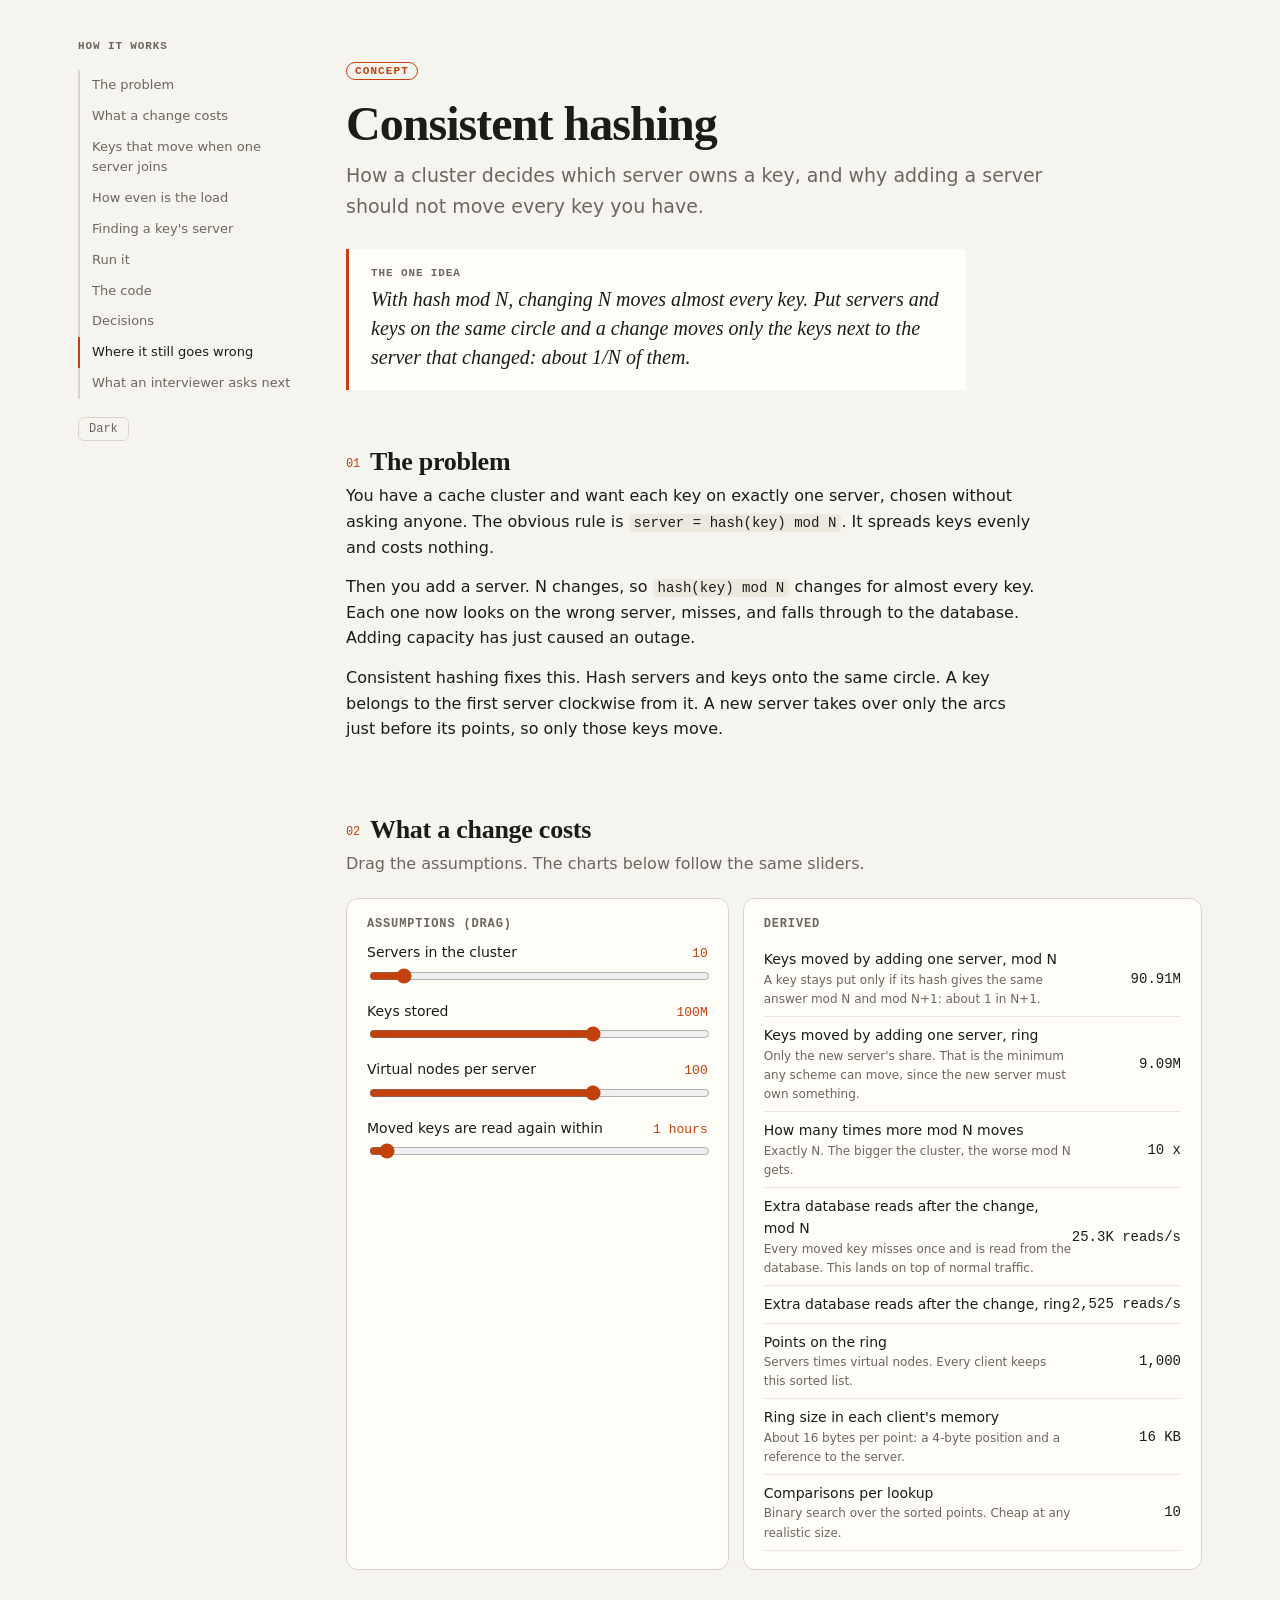
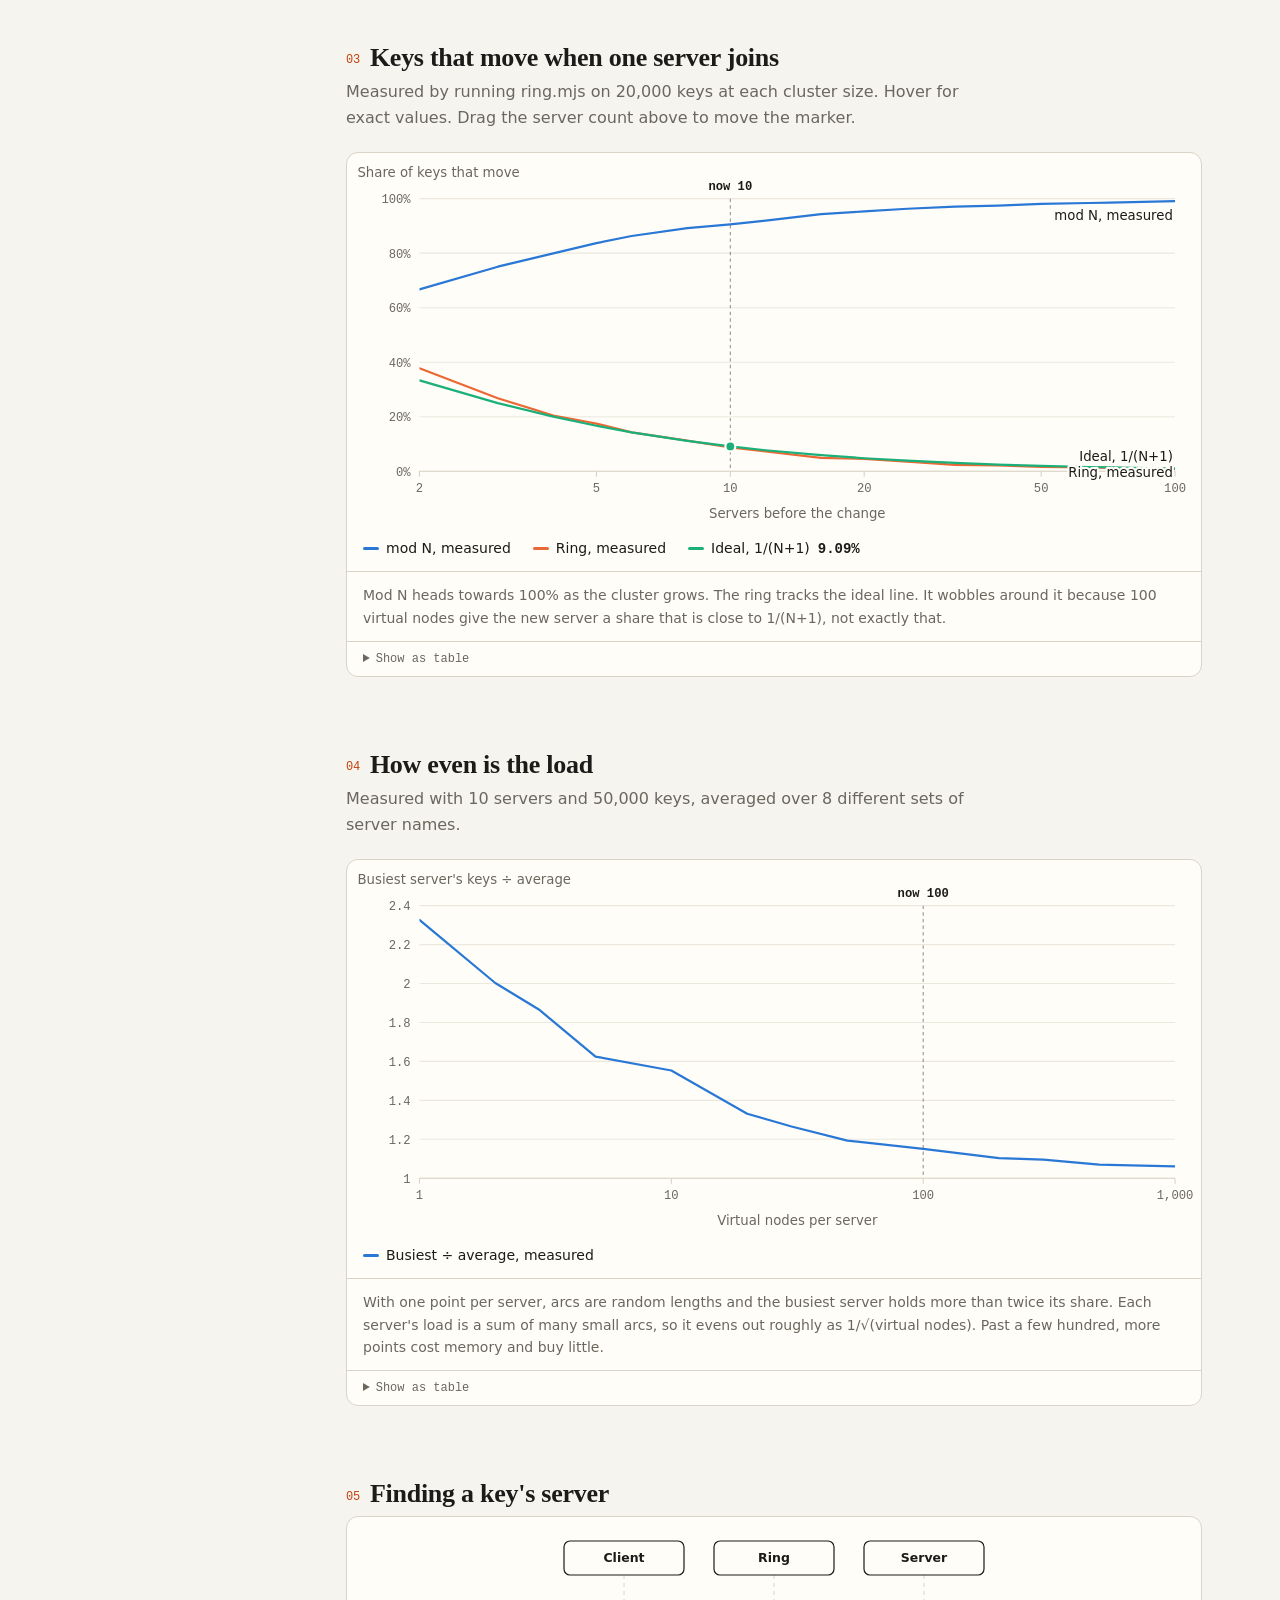
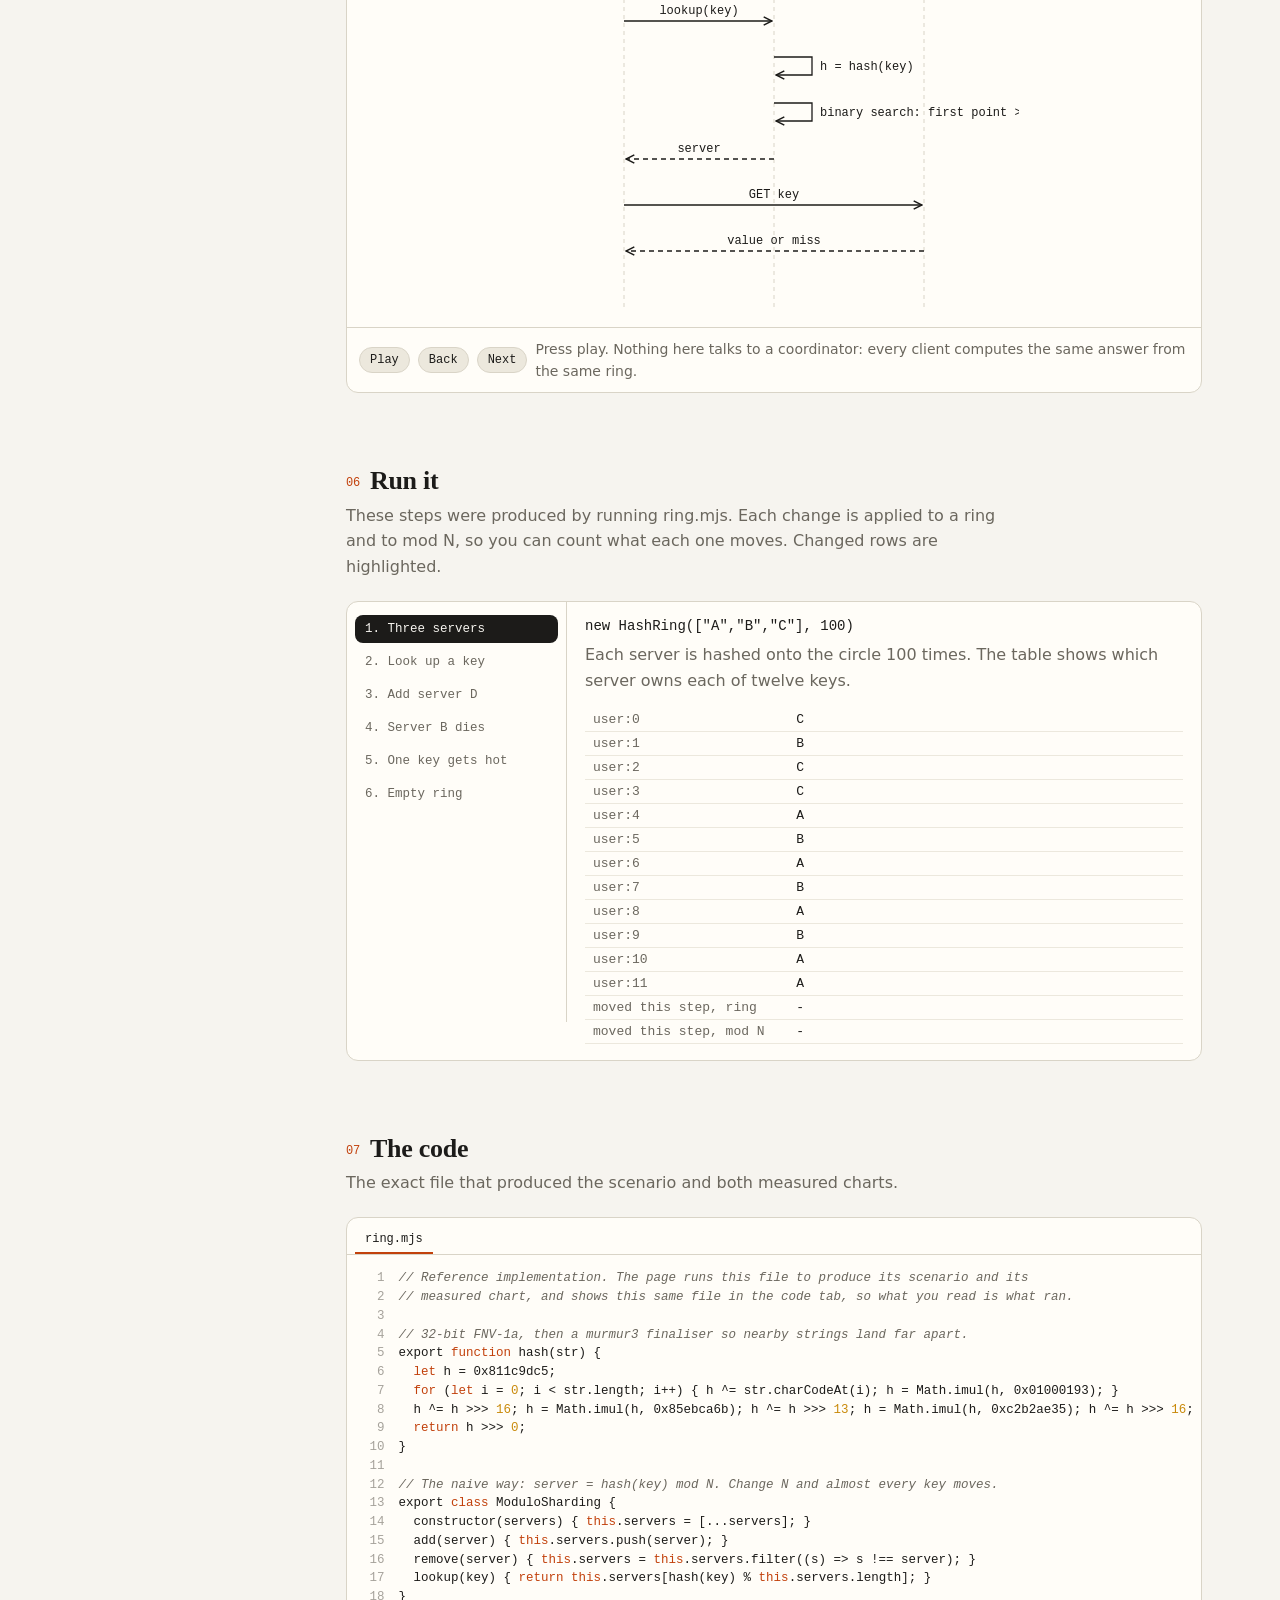
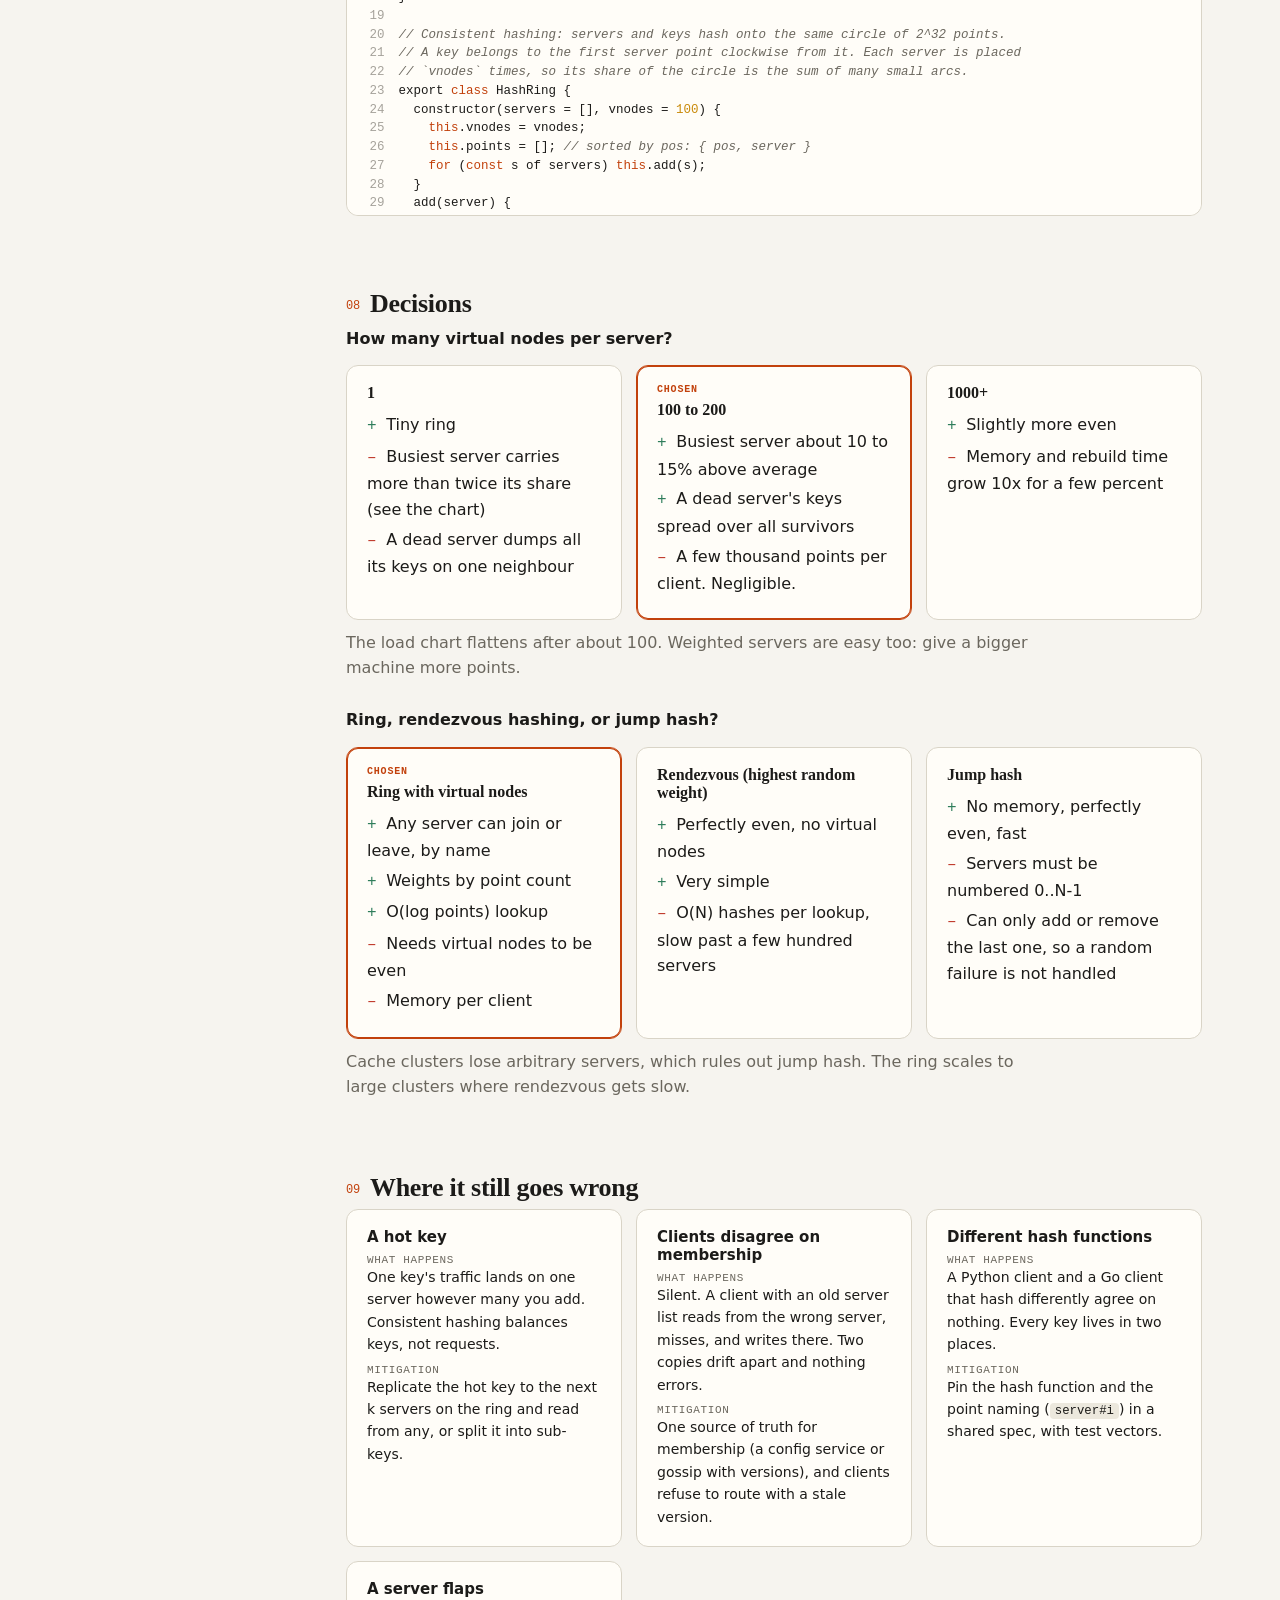
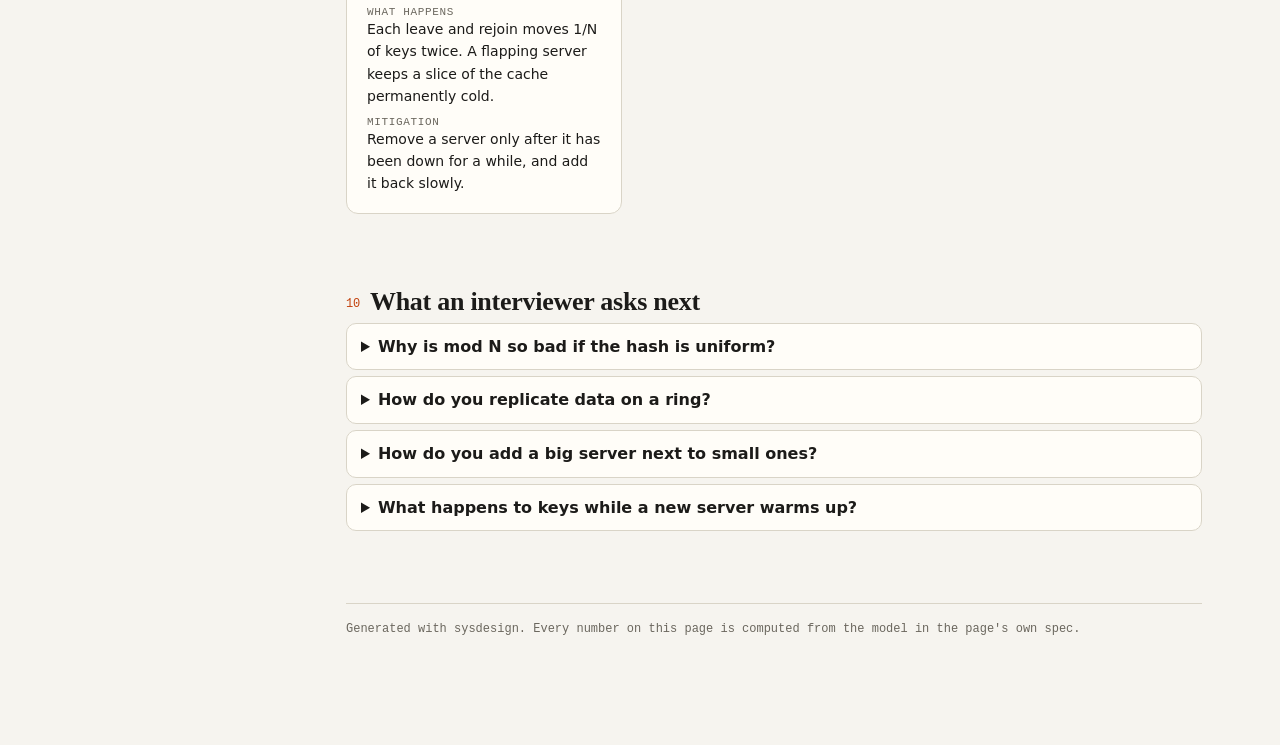
==== examples/consistent-hashing/index.html @ 6b56635e "Guide the skill to handle any topic; add consistent hashing example - SKILL.md: broader trigger desc" ====
<!doctype html>
<html lang="en"><head><meta charset="utf-8"><meta name="viewport" content="width=device-width,initial-scale=1">
<title>Consistent hashing</title>
<style>:root{
  --bg:#f6f4ef; --panel:#fffdf8; --ink:#1c1b19; --mute:#6b675e; --line:#d9d4c7; --faint:#ece8dd;
  --accent:#c2410c; --cool:#2f7d5b; --warm:#c98a0b; --hot:#c0392b;
  --mono:ui-monospace,"SF Mono",Menlo,Consolas,monospace;
  --sans:ui-sans-serif,system-ui,-apple-system,"Segoe UI",Roboto,sans-serif;
  --serif:ui-serif,Georgia,"Times New Roman",serif;
  /* chart series, fixed order (validated for colour-vision deficiency on --panel) */
  --s1:#2a78d6; --s2:#eb6834; --s3:#1baf7a; --s4:#eda100;
}
:root[data-theme=dark]{
  --bg:#141412; --panel:#1b1b18; --ink:#ece9e0; --mute:#9a958a; --line:#34322c; --faint:#24231f;
  --accent:#fb923c; --cool:#4ca97e; --warm:#e0a526; --hot:#e5584a;
  --s1:#3987e5; --s2:#d95926; --s3:#199e70; --s4:#c98500;
}
*{box-sizing:border-box}
html{scroll-behavior:smooth}
body{margin:0;background:var(--bg);color:var(--ink);font:16px/1.6 var(--sans);-webkit-font-smoothing:antialiased}
.wrap{display:grid;grid-template-columns:220px minmax(0,1fr);gap:48px;max-width:1180px;margin:0 auto;padding:0 28px}
nav.toc{position:sticky;top:0;align-self:start;height:100vh;padding:40px 0;overflow:auto;font-size:13px}
nav.toc .brand{font:600 11px var(--mono);letter-spacing:.08em;text-transform:uppercase;color:var(--mute);margin-bottom:18px}
nav.toc a{display:block;padding:5px 0 5px 12px;color:var(--mute);text-decoration:none;border-left:2px solid var(--line)}
nav.toc a:hover{color:var(--ink)}
nav.toc a.on{color:var(--ink);border-left-color:var(--accent)}
nav.toc button{margin-top:18px;font:12px var(--mono);background:none;border:1px solid var(--line);color:var(--mute);padding:4px 10px;border-radius:6px;cursor:pointer}
main{padding:56px 0 120px;min-width:0}
header.hero{margin-bottom:56px}
.kind{display:inline-block;font:600 11px var(--mono);letter-spacing:.1em;text-transform:uppercase;color:var(--accent);border:1px solid var(--accent);padding:2px 8px;border-radius:99px}
h1{font:600 clamp(32px,5vw,48px)/1.1 var(--serif);letter-spacing:-.02em;margin:16px 0 10px}
.sub{font-size:19px;color:var(--mute);max-width:60ch;margin:0}
.idea{margin:28px 0 0;padding:18px 22px;border-left:3px solid var(--accent);background:var(--panel);font:italic 20px/1.45 var(--serif);max-width:62ch}
.idea small{display:block;font:600 11px var(--mono);font-style:normal;letter-spacing:.08em;text-transform:uppercase;color:var(--mute);margin-bottom:6px}
section{margin:0 0 72px;scroll-margin-top:24px}
section>h2{font:600 26px/1.2 var(--serif);margin:0 0 6px;letter-spacing:-.01em}
section>h2 .n{font:500 12px var(--mono);color:var(--accent);margin-right:10px;vertical-align:middle}
section>.lede{color:var(--mute);margin:0 0 22px;max-width:64ch}
p{margin:0 0 14px;max-width:68ch}
code{font:.88em var(--mono);background:var(--faint);padding:1px 5px;border-radius:4px}
.card{background:var(--panel);border:1px solid var(--line);border-radius:12px;padding:18px 20px}
.grid{display:grid;gap:14px}
.g2{grid-template-columns:repeat(auto-fit,minmax(260px,1fr))}
.g3{grid-template-columns:repeat(auto-fit,minmax(200px,1fr))}
.card h3{font:600 12px var(--mono);letter-spacing:.07em;text-transform:uppercase;color:var(--mute);margin:0 0 10px}
.card ul{margin:0;padding-left:18px}
.card li{margin:4px 0}
.tag{font:11px var(--mono);color:var(--mute);border:1px solid var(--line);border-radius:99px;padding:1px 8px;margin-right:6px}
/* estimation */
.est{display:grid;grid-template-columns:minmax(0,1fr) minmax(0,1.2fr);gap:14px}
@media(max-width:820px){.est{grid-template-columns:1fr}}
.inp{display:grid;grid-template-columns:1fr auto;gap:2px 10px;margin-bottom:14px;align-items:baseline}
.inp label{font-size:14px}
.inp output{font:13px var(--mono);color:var(--accent)}
.inp input[type=range]{grid-column:1/-1;width:100%;accent-color:var(--accent)}
.rows{width:100%;border-collapse:collapse;font-size:14px}
.rows td{padding:7px 0;border-bottom:1px solid var(--faint)}
.rows td:last-child{text-align:right;font:14px var(--mono);white-space:nowrap}
.rows .why{display:block;font-size:12px;color:var(--mute)}
/* api + data */
.ep{display:grid;grid-template-columns:auto 1fr;gap:4px 12px;align-items:baseline}
.ep .m{font:600 12px var(--mono);padding:2px 8px;border-radius:5px;background:var(--faint)}
.ep .m.POST,.ep .m.PUT,.ep .m.DELETE,.ep .m.PATCH{color:var(--accent)}
.ep .p{font:14px var(--mono)}
.ep .d{grid-column:2;color:var(--mute);font-size:14px}
.ep pre{grid-column:2;margin:4px 0 0}
pre{background:var(--faint);padding:10px 12px;border-radius:8px;overflow:auto;font:12.5px/1.5 var(--mono);margin:0}
table.cols{width:100%;border-collapse:collapse;font:13px var(--mono)}
table.cols td{padding:3px 8px 3px 0;vertical-align:top}
table.cols td.t{color:var(--mute)}
table.cols td.k{color:var(--accent);width:2.5em}
table.cols td.nt{color:var(--mute);font-family:var(--sans);font-size:12px}
.store{font:11px var(--mono);color:var(--mute);float:right}
/* sim */
.sim{padding:0;overflow:hidden}
.sim .bar{display:flex;flex-wrap:wrap;gap:8px;padding:12px 14px;border-bottom:1px solid var(--line)}
.chip{font:12px var(--mono);background:var(--faint);border:1px solid var(--line);color:var(--ink);padding:5px 10px;border-radius:99px;cursor:pointer}
.chip:hover{border-color:var(--accent)}
.chip.on{background:var(--ink);color:var(--bg);border-color:var(--ink)}
.stage{overflow-x:auto;padding:6px 8px}
.stage svg{display:block;min-width:720px;width:100%;height:auto}
.metrics{display:grid;grid-template-columns:repeat(auto-fit,minmax(130px,1fr));border-top:1px solid var(--line)}
.metric{padding:12px 14px;border-right:1px solid var(--line)}
.metric:last-child{border-right:0}
.metric b{display:block;font:600 20px var(--mono)}
.metric span{font:11px var(--mono);letter-spacing:.06em;text-transform:uppercase;color:var(--mute)}
.metric.bad b{color:var(--hot)}
.metric.warn b{color:var(--warm)}
.ctrls{display:grid;grid-template-columns:repeat(auto-fit,minmax(220px,1fr));gap:4px 22px;padding:14px;border-top:1px solid var(--line)}
.simnote{padding:12px 16px;border-top:1px solid var(--line);font-size:14px;color:var(--mute);min-height:3.4em}
.simnote b{color:var(--ink)}
.node rect.box{stroke:var(--ink);stroke-width:1.2;rx:8;fill:color-mix(in srgb,var(--hot) calc(var(--u)*100%),var(--panel))}
.node.sel rect.box{stroke:var(--accent);stroke-width:2.4}
.node.dead rect.box{stroke:var(--hot);stroke-dasharray:4 3}
.node text{fill:var(--ink);font:600 14px var(--sans);pointer-events:none}
.node text.s{font:12px var(--mono);fill:var(--mute)}
.node:hover rect.box{stroke:var(--accent)}
.node{cursor:pointer}
.ubar{fill:var(--cool)}
.ubar.warn{fill:var(--warm)}.ubar.hot{fill:var(--hot)}
.edge{fill:none;stroke:var(--line);stroke-linecap:round}
.edge.async{stroke-dasharray:5 4}
.elabel{font:11.5px var(--mono);fill:var(--mute);paint-order:stroke;stroke:var(--panel);stroke-width:4px}
.dot{fill:var(--accent)}
.dot.async{fill:var(--mute)}
.detail{padding:14px 16px;border-top:1px solid var(--line);font-size:14px;display:grid;gap:4px 18px;grid-template-columns:auto 1fr}
.detail dt{font:11px var(--mono);letter-spacing:.06em;text-transform:uppercase;color:var(--mute);padding-top:2px}
.detail dd{margin:0}
/* tradeoffs, failures, qa */
.opt{display:flex;flex-direction:column;gap:6px}
.opt.pick{border-color:var(--accent);box-shadow:0 0 0 1px var(--accent) inset}
.opt h4{margin:0;font:600 16px var(--serif)}
.opt .badge{font:600 10px var(--mono);letter-spacing:.08em;text-transform:uppercase;color:var(--accent)}
.pro::before{content:"+ ";color:var(--cool);font-family:var(--mono)}
.con::before{content:"– ";color:var(--hot);font-family:var(--mono)}
.q{margin:0 0 6px}
.q summary{cursor:pointer;padding:10px 14px;background:var(--panel);border:1px solid var(--line);border-radius:10px;font-weight:600}
.q[open] summary{border-bottom-left-radius:0;border-bottom-right-radius:0}
.q .a{padding:12px 16px;border:1px solid var(--line);border-top:0;border-radius:0 0 10px 10px;background:var(--panel)}
.fail h4{margin:0 0 6px;font:600 15px var(--sans)}
.fail dl{margin:0;font-size:14px}.fail dt{font:11px var(--mono);letter-spacing:.06em;text-transform:uppercase;color:var(--mute);margin-top:8px}.fail dd{margin:0}
/* lld */
.diagram{padding:10px;overflow-x:auto}
.diagram svg{display:block;margin:0 auto;max-width:100%;height:auto}
.cls rect{fill:var(--panel);stroke:var(--ink);stroke-width:1.2}
.cls .hd{fill:var(--faint)}
.cls text{font:12px var(--mono);fill:var(--ink)}
.cls text.h{font:600 13px var(--sans)}
.cls text.st{font:italic 10.5px var(--mono);fill:var(--mute)}
.cls{cursor:pointer}
.cls.sel rect.fr{stroke:var(--accent);stroke-width:2.4}
.rel{stroke:var(--ink);fill:none;stroke-width:1.2}
.rel.dash{stroke-dasharray:5 4}
.rl{font:10.5px var(--mono);fill:var(--mute);paint-order:stroke;stroke:var(--panel);stroke-width:4px}
.life{stroke:var(--line);stroke-dasharray:4 4}
.actor rect{fill:var(--panel);stroke:var(--ink);stroke-width:1.2;rx:6}
.actor text{font:600 12.5px var(--sans);fill:var(--ink)}
.msg{transition:opacity .2s}
.msg.off{opacity:.22}
.msg line,.msg path{stroke:var(--ink);fill:none;stroke-width:1.3}
.msg.ret line{stroke-dasharray:5 4}
.msg.on line,.msg.on path{stroke:var(--accent);stroke-width:2}
.msg text{font:12px var(--mono);fill:var(--ink)}
.msg.on text{fill:var(--accent)}
.st rect.sb{fill:var(--panel);stroke:var(--ink);stroke-width:1.2}
.stn text{font:600 13px var(--sans);fill:var(--ink)}
.stn.cur rect.sb{fill:var(--ink)}.stn.cur text{fill:var(--bg)}
.stn.term rect.sb{stroke-width:2.6}
.tr{stroke:var(--ink);fill:none;stroke-width:1.2}
.tr.live{stroke:var(--accent);stroke-width:2.2}
.tl{font:11px var(--mono);fill:var(--mute);paint-order:stroke;stroke:var(--panel);stroke-width:4px}
.ctl{display:flex;flex-wrap:wrap;gap:8px;align-items:center;padding:10px 12px;border-top:1px solid var(--line)}
.ctl .grow{flex:1;color:var(--mute);font-size:14px;min-width:200px}
.steps{display:grid;grid-template-columns:220px minmax(0,1fr);}
@media(max-width:820px){.steps{grid-template-columns:1fr}}
.steps ol{list-style:none;margin:0;padding:8px;border-right:1px solid var(--line);max-height:420px;overflow:auto}
.steps li button{width:100%;text-align:left;background:none;border:0;border-radius:8px;padding:7px 10px;font:12.5px var(--mono);color:var(--mute);cursor:pointer}
.steps li button.on{background:var(--ink);color:var(--bg)}
.steps .pane{padding:16px 18px}
.steps .call{font:14px var(--mono);margin:0 0 8px}
.kv{width:100%;border-collapse:collapse;font:13px var(--mono);margin-top:10px}
.kv td{padding:4px 8px;border-bottom:1px solid var(--faint);vertical-align:top}
.kv td:first-child{color:var(--mute);width:34%}
.kv tr.chg td:last-child{color:var(--accent);font-weight:600}
.tabs{display:flex;gap:4px;padding:8px 8px 0;border-bottom:1px solid var(--line)}
.tabs button{font:12px var(--mono);background:none;border:0;border-bottom:2px solid transparent;padding:6px 10px;color:var(--mute);cursor:pointer}
.tabs button.on{color:var(--ink);border-bottom-color:var(--accent)}
pre.code{border-radius:0 0 12px 12px;background:var(--panel);padding:14px 0;counter-reset:l;max-height:560px}
pre.code .ln{display:block;padding:0 16px 0 0;white-space:pre}
pre.code .ln::before{counter-increment:l;content:counter(l);display:inline-block;width:3em;padding-right:14px;text-align:right;color:var(--mute);opacity:.6}
.tk-k{color:var(--accent)}.tk-s{color:var(--cool)}.tk-c{color:var(--mute);font-style:italic}.tk-n{color:var(--warm)}
footer{color:var(--mute);font:12px var(--mono);border-top:1px solid var(--line);padding-top:18px}
@media(max-width:900px){.wrap{grid-template-columns:1fr;gap:0;padding:0 18px}nav.toc{display:none}}
/* chart */
.viz .ctrls.top{border-top:0;border-bottom:1px solid var(--line)}
.plot{position:relative;padding:8px 6px 0}
.plot svg{display:block;width:100%;height:auto;touch-action:pan-y}
.plot text{font:11px var(--mono);fill:var(--mute)}
.plot .an{font:12px var(--sans);fill:var(--mute)}
.plot .cg{stroke:var(--faint)}
.plot .ca{stroke:var(--line)}
.plot .cs{fill:none;stroke-width:2;stroke-linejoin:round;stroke-linecap:round}
.plot .cl{font:12px var(--sans);fill:var(--ink);paint-order:stroke;stroke:var(--panel);stroke-width:4px;stroke-linejoin:round}
.plot .cm{stroke:var(--ink);stroke-dasharray:3 3;opacity:.45}
.plot .cmt{font:600 11px var(--mono);fill:var(--ink)}
.plot .cx{stroke:var(--mute);opacity:0;pointer-events:none}
.plot .cd{stroke:var(--panel);stroke-width:2;pointer-events:none}
.cs.s0{stroke:var(--s1)}.cs.s1{stroke:var(--s2)}.cs.s2{stroke:var(--s3)}.cs.s3{stroke:var(--s4)}
.cd.s0{fill:var(--s1)}.cd.s1{fill:var(--s2)}.cd.s2{fill:var(--s3)}.cd.s3{fill:var(--s4)}
.legend i,.tip i{display:inline-block;width:16px;height:3px;border-radius:2px;vertical-align:middle;margin-right:7px}
i.s0{background:var(--s1)}i.s1{background:var(--s2)}i.s2{background:var(--s3)}i.s3{background:var(--s4)}
.legend{display:flex;flex-wrap:wrap;gap:6px 22px;padding:10px 16px 12px;font-size:14px}
.legend b{font:600 14px var(--mono);margin-left:8px}
.tip{position:absolute;display:none;pointer-events:none;background:var(--panel);border:1px solid var(--line);border-radius:8px;padding:8px 10px;font-size:13px;box-shadow:0 4px 14px rgba(0,0,0,.12);min-width:170px;z-index:2}
.tip .th{font:12px var(--mono);color:var(--mute);margin-bottom:4px}
.tip b{font:600 13px var(--mono);margin-left:8px;float:right}
.tview{border-top:1px solid var(--line);padding:10px 16px;font-size:14px}
.tview summary{cursor:pointer;color:var(--mute);font:12px var(--mono)}
.tbl{width:100%;border-collapse:collapse;margin-top:8px;font:13px var(--mono)}
.tbl th{text-align:right;font:600 11px var(--mono);color:var(--mute);padding:4px 0 6px;border-bottom:1px solid var(--line)}
.tbl td{text-align:right;padding:4px 0;border-bottom:1px solid var(--faint)}
.tbl th:first-child,.tbl td:first-child{text-align:left}
@media(prefers-reduced-motion:reduce){html{scroll-behavior:auto}}
</style></head>
<body><div id="root"></div>
<script id="spec" type="application/json">{"kind":"concept","title":"Consistent hashing","subtitle":"How a cluster decides which server owns a key, and why adding a server should not move every key you have.","idea":"With hash mod N, changing N moves almost every key. Put servers and keys on the same circle and a change moves only the keys next to the server that changed: about 1/N of them.","sections":[{"type":"text","title":"The problem","body":["You have a cache cluster and want each key on exactly one server, chosen without asking anyone. The obvious rule is `server = hash(key) mod N`. It spreads keys evenly and costs nothing.","Then you add a server. N changes, so `hash(key) mod N` changes for almost every key. Each one now looks on the wrong server, misses, and falls through to the database. Adding capacity has just caused an outage.","Consistent hashing fixes this. Hash servers and keys onto the same circle. A key belongs to the first server clockwise from it. A new server takes over only the arcs just before its points, so only those keys move."]},{"type":"estimation","title":"What a change costs","lede":"Drag the assumptions. The charts below follow the same sliders.","inputs":[{"id":"servers","label":"Servers in the cluster","value":10,"min":2,"max":100,"step":1},{"id":"keys","label":"Keys stored","value":100000000,"min":10000,"max":10000000000,"log":true,"fmt":"si"},{"id":"vnodes","label":"Virtual nodes per server","value":100,"min":1,"max":1000,"log":true,"fmt":"int"},{"id":"rereadHours","label":"Moved keys are read again within","value":1,"min":0.25,"max":24,"step":0.25,"unit":"hours"}],"rows":[{"id":"modMoves","label":"Keys moved by adding one server, mod N","expr":"=p.keys*p.servers/(p.servers+1)","fmt":"si","why":"A key stays put only if its hash gives the same answer mod N and mod N+1: about 1 in N+1."},{"id":"ringMoves","label":"Keys moved by adding one server, ring","expr":"=p.keys/(p.servers+1)","fmt":"si","why":"Only the new server's share. That is the minimum any scheme can move, since the new server must own something."},{"id":"factor","label":"How many times more mod N moves","expr":"=r.modMoves/r.ringMoves","fmt":"int","unit":"x","why":"Exactly N. The bigger the cluster, the worse mod N gets."},{"id":"missMod","label":"Extra database reads after the change, mod N","expr":"=r.modMoves/(p.rereadHours*3600)","fmt":"si","unit":"reads/s","why":"Every moved key misses once and is read from the database. This lands on top of normal traffic."},{"id":"missRing","label":"Extra database reads after the change, ring","expr":"=r.ringMoves/(p.rereadHours*3600)","fmt":"si","unit":"reads/s"},{"id":"points","label":"Points on the ring","expr":"=p.servers*p.vnodes","fmt":"int","why":"Servers times virtual nodes. Every client keeps this sorted list."},{"id":"ringBytes","label":"Ring size in each client's memory","expr":"=r.points*16","fmt":"bytes","why":"About 16 bytes per point: a 4-byte position and a reference to the server."},{"id":"steps","label":"Comparisons per lookup","expr":"=ceil(log2(r.points))","fmt":"int","why":"Binary search over the sorted points. Cheap at any realistic size."}]},{"type":"chart","title":"Keys that move when one server joins","lede":"Measured by running ring.mjs on 20,000 keys at each cluster size. Hover for exact values. Drag the server count above to move the marker.","x":{"label":"Servers before the change","values":[2,3,4,5,6,8,10,12,16,20,25,32,40,50,64,80,100],"log":true,"param":"servers","fmt":"int"},"y":{"label":"Share of keys that move","fmt":"pct","min":0,"max":1},"series":[{"label":"mod N, measured","y":[0.6672,0.75025,0.799,0.83695,0.863,0.89175,0.90585,0.91955,0.943,0.9531,0.96305,0.97055,0.97465,0.98105,0.98425,0.9875,0.99065]},{"label":"Ring, measured","y":[0.37755,0.26775,0.2045,0.17495,0.14245,0.11215,0.08685,0.07245,0.04895,0.045,0.0348,0.02335,0.02105,0.0159,0.01365,0.01115,0.0086]},{"label":"Ideal, 1/(N+1)","expr":"=1/(x+1)"}],"note":"Mod N heads towards 100% as the cluster grows. The ring tracks the ideal line. It wobbles around it because 100 virtual nodes give the new server a share that is close to 1/(N+1), not exactly that."},{"type":"chart","title":"How even is the load","lede":"Measured with 10 servers and 50,000 keys, averaged over 8 different sets of server names.","x":{"label":"Virtual nodes per server","values":[1,2,3,5,10,20,30,50,100,200,300,500,1000],"log":true,"param":"vnodes","fmt":"int"},"y":{"label":"Busiest server's keys ÷ average","min":1},"series":[{"label":"Busiest ÷ average, measured","y":[2.327,2.003,1.864,1.625,1.553,1.331,1.266,1.193,1.15,1.103,1.095,1.07,1.061]}],"note":"With one point per server, arcs are random lengths and the busiest server holds more than twice its share. Each server's load is a sum of many small arcs, so it evens out roughly as 1/√(virtual nodes). Past a few hundred, more points cost memory and buy little."},{"type":"sequence","title":"Finding a key's server","hint":"Press play. Nothing here talks to a coordinator: every client computes the same answer from the same ring.","actors":["Client","Ring","Server"],"messages":[{"from":"Client","to":"Ring","text":"lookup(key)","note":"The ring is a sorted array held by each client (or each proxy), not a service."},{"from":"Ring","to":"Ring","text":"h = hash(key)","note":"The same hash function as the server points. If two clients use different hashes they disagree on every key."},{"from":"Ring","to":"Ring","text":"binary search: first point >= h","note":"About log2(points) comparisons, then wrap to the start if h is past the last point."},{"from":"Ring","to":"Client","text":"server","ret":true,"note":"The owner of that point."},{"from":"Client","to":"Server","text":"GET key","note":"A direct request. The only shared state is the list of servers."},{"from":"Server","to":"Client","text":"value or miss","ret":true,"note":"A miss after a membership change is expected for the moved keys, about 1/N of them."}]},{"type":"scenario","title":"Run it","lede":"These steps were produced by running ring.mjs. Each change is applied to a ring and to mod N, so you can count what each one moves. Changed rows are highlighted.","steps":[{"title":"Three servers","call":"new HashRing([\"A\",\"B\",\"C\"], 100)","note":"Each server is hashed onto the circle 100 times. The table shows which server owns each of twelve keys.","state":{"user:0":"C","user:1":"B","user:2":"C","user:3":"C","user:4":"A","user:5":"B","user:6":"A","user:7":"B","user:8":"A","user:9":"B","user:10":"A","user:11":"A","moved this step, ring":"-","moved this step, mod N":"-"}},{"title":"Look up a key","call":"ring.lookup(\"user:7\")","result":"B","note":"Hash the key, binary-search for the first server point at or after it, wrap past the end. About log2(300) = 9 comparisons.","state":{"user:0":"C","user:1":"B","user:2":"C","user:3":"C","user:4":"A","user:5":"B","user:6":"A","user:7":"B","user:8":"A","user:9":"B","user:10":"A","user:11":"A","moved this step, ring":"-","moved this step, mod N":"-"}},{"title":"Add server D","call":"ring.add(\"D\")  // and mod.add(\"D\")","result":"added","note":"Every key the ring moved went to D. No key moved between A, B and C. Mod N, given the same change, reshuffled most keys between the old servers too.","state":{"user:0":"C","user:1":"B","user:2":"C","user:3":"C","user:4":"A","user:5":"B","user:6":"A","user:7":"B","user:8":"A","user:9":"B","user:10":"A","user:11":"A","moved this step, ring":"0 of 12","moved this step, mod N":"0 of 12"}},{"title":"Server B dies","call":"ring.remove(\"B\")  // and mod.remove(\"B\")","result":"removed","note":"The ring moves only B's keys, spread over the survivors because B's 100 points were scattered. Mod N moves keys that never touched B.","state":{"user:0":"C","user:1":"B","user:2":"C","user:3":"C","user:4":"A","user:5":"B","user:6":"A","user:7":"B","user:8":"A","user:9":"B","user:10":"A","user:11":"A","moved this step, ring":"0 of 12","moved this step, mod N":"0 of 12"}},{"title":"One key gets hot","call":"for 10,000 requests: ring.lookup(\"user:7\")","result":"all 10,000 go to B","note":"The weak point. Consistent hashing spreads keys, not traffic. A hot key stays on one server no matter how many servers you add. Fix it above the ring: replicate that key, or split it into user:7#1..k.","state":{"user:0":"C","user:1":"B","user:2":"C","user:3":"C","user:4":"A","user:5":"B","user:6":"A","user:7":"B","user:8":"A","user:9":"B","user:10":"A","user:11":"A","moved this step, ring":"-","moved this step, mod N":"-"}},{"title":"Empty ring","call":"new HashRing([]).lookup(\"user:1\")","result":"Error: ring is empty","note":"With no servers there is no owner. The caller must treat this as an outage, not as a cache miss.","state":{"user:0":"C","user:1":"B","user:2":"C","user:3":"C","user:4":"A","user:5":"B","user:6":"A","user:7":"B","user:8":"A","user:9":"B","user:10":"A","user:11":"A","moved this step, ring":"0 of 12","moved this step, mod N":"0 of 12"}}]},{"type":"code","title":"The code","lede":"The exact file that produced the scenario and both measured charts.","files":[{"name":"ring.mjs","src":"// Reference implementation. The page runs this file to produce its scenario and its\n// measured chart, and shows this same file in the code tab, so what you read is what ran.\n\n// 32-bit FNV-1a, then a murmur3 finaliser so nearby strings land far apart.\nexport function hash(str) {\n  let h = 0x811c9dc5;\n  for (let i = 0; i \u003c str.length; i++) { h ^= str.charCodeAt(i); h = Math.imul(h, 0x01000193); }\n  h ^= h >>> 16; h = Math.imul(h, 0x85ebca6b); h ^= h >>> 13; h = Math.imul(h, 0xc2b2ae35); h ^= h >>> 16;\n  return h >>> 0;\n}\n\n// The naive way: server = hash(key) mod N. Change N and almost every key moves.\nexport class ModuloSharding {\n  constructor(servers) { this.servers = [...servers]; }\n  add(server) { this.servers.push(server); }\n  remove(server) { this.servers = this.servers.filter((s) => s !== server); }\n  lookup(key) { return this.servers[hash(key) % this.servers.length]; }\n}\n\n// Consistent hashing: servers and keys hash onto the same circle of 2^32 points.\n// A key belongs to the first server point clockwise from it. Each server is placed\n// `vnodes` times, so its share of the circle is the sum of many small arcs.\nexport class HashRing {\n  constructor(servers = [], vnodes = 100) {\n    this.vnodes = vnodes;\n    this.points = []; // sorted by pos: { pos, server }\n    for (const s of servers) this.add(s);\n  }\n  add(server) {\n    for (let i = 0; i \u003c this.vnodes; i++) this.points.push({ pos: hash(`${server}#${i}`), server });\n    this.points.sort((a, b) => a.pos - b.pos);\n  }\n  remove(server) {\n    this.points = this.points.filter((p) => p.server !== server);\n  }\n  lookup(key) {\n    if (!this.points.length) throw new Error(\"ring is empty\");\n    const h = hash(key);\n    let lo = 0, hi = this.points.length; // first point with pos >= h\n    while (lo \u003c hi) { const mid = (lo + hi) >> 1; if (this.points[mid].pos \u003c h) lo = mid + 1; else hi = mid; }\n    return this.points[lo === this.points.length ? 0 : lo].server; // past the end wraps to the start\n  }\n}\n\n// Helpers the page uses to measure the two properties that matter.\nexport function placement(router, keys) {\n  const out = {};\n  for (const k of keys) out[k] = router.lookup(k);\n  return out;\n}\n\nexport function moved(before, after) {\n  return Object.keys(before).filter((k) => before[k] !== after[k]).length;\n}\n\n// Busiest server's key count divided by the average. 1.0 is perfectly even.\nexport function imbalance(router, keys, servers) {\n  const count = Object.fromEntries(servers.map((s) => [s, 0]));\n  for (const k of keys) count[router.lookup(k)]++;\n  return Math.max(...Object.values(count)) / (keys.length / servers.length);\n}\n"}]},{"type":"tradeoffs","title":"Decisions","items":[{"question":"How many virtual nodes per server?","options":[{"name":"1","pros":["Tiny ring"],"cons":["Busiest server carries more than twice its share (see the chart)","A dead server dumps all its keys on one neighbour"]},{"name":"100 to 200","pick":true,"pros":["Busiest server about 10 to 15% above average","A dead server's keys spread over all survivors"],"cons":["A few thousand points per client. Negligible."]},{"name":"1000+","pros":["Slightly more even"],"cons":["Memory and rebuild time grow 10x for a few percent"]}],"why":"The load chart flattens after about 100. Weighted servers are easy too: give a bigger machine more points."},{"question":"Ring, rendezvous hashing, or jump hash?","options":[{"name":"Ring with virtual nodes","pick":true,"pros":["Any server can join or leave, by name","Weights by point count","O(log points) lookup"],"cons":["Needs virtual nodes to be even","Memory per client"]},{"name":"Rendezvous (highest random weight)","pros":["Perfectly even, no virtual nodes","Very simple"],"cons":["O(N) hashes per lookup, slow past a few hundred servers"]},{"name":"Jump hash","pros":["No memory, perfectly even, fast"],"cons":["Servers must be numbered 0..N-1","Can only add or remove the last one, so a random failure is not handled"]}],"why":"Cache clusters lose arbitrary servers, which rules out jump hash. The ring scales to large clusters where rendezvous gets slow."}]},{"type":"failures","title":"Where it still goes wrong","items":[{"what":"A hot key","effect":"One key's traffic lands on one server however many you add. Consistent hashing balances keys, not requests.","mitigation":"Replicate the hot key to the next k servers on the ring and read from any, or split it into sub-keys."},{"what":"Clients disagree on membership","effect":"Silent. A client with an old server list reads from the wrong server, misses, and writes there. Two copies drift apart and nothing errors.","mitigation":"One source of truth for membership (a config service or gossip with versions), and clients refuse to route with a stale version."},{"what":"Different hash functions","effect":"A Python client and a Go client that hash differently agree on nothing. Every key lives in two places.","mitigation":"Pin the hash function and the point naming (`server#i`) in a shared spec, with test vectors."},{"what":"A server flaps","effect":"Each leave and rejoin moves 1/N of keys twice. A flapping server keeps a slice of the cache permanently cold.","mitigation":"Remove a server only after it has been down for a while, and add it back slowly."}]},{"type":"qa","title":"What an interviewer asks next","items":[{"q":"Why is mod N so bad if the hash is uniform?","a":["Uniform spread is not the issue. Stability is. A key keeps its server only if hash mod N equals hash mod N+1, which happens for about 1 in N+1 keys. The other N/(N+1) all miss at once."]},{"q":"How do you replicate data on a ring?","a":["Walk clockwise from the key and take the first R distinct servers. That is what Dynamo and Cassandra do. Skip points that belong to a server you already picked, or two replicas can land on the same machine."]},{"q":"How do you add a big server next to small ones?","a":["Give it more virtual nodes. Its share of the circle is proportional to its point count, so twice the points is about twice the keys."]},{"q":"What happens to keys while a new server warms up?","a":["They miss on the new server and are fetched from the database. To soften it, read from the old owner on a miss during a warm-up window, or copy the moving arcs before switching ownership."]}]}]}</script>
<script>/* sysdesign runtime. Renders a page from the JSON spec in <script id="spec">.
   No dependencies. Everything on the page is computed from the spec's own
   inputs and formulas, so numbers in prose, tables and the simulation agree. */
(function () {
  "use strict";
  var SPEC = JSON.parse(document.getElementById("spec").textContent);
  var S = { p: {}, r: {}, m: null }; // params, estimation rows, last sim result
  var listeners = [];
  var SVG = "http://www.w3.org/2000/svg";

  // ---------- helpers ----------
  function h(tag, attrs) {
    var svg = /^(svg|g|path|rect|circle|line|text|marker|defs|polygon|tspan|clipPath)$/.test(tag);
    var el = svg ? document.createElementNS(SVG, tag) : document.createElement(tag);
    if (attrs) for (var k in attrs) {
      var v = attrs[k];
      if (v == null || v === false) continue;
      if (k === "class") el.setAttribute("class", v);
      else if (k === "html") el.innerHTML = v;
      else if (k.slice(0, 2) === "on") el.addEventListener(k.slice(2), v);
      else el.setAttribute(k, v === true ? "" : v);
    }
    for (var i = 2; i < arguments.length; i++) add(el, arguments[i]);
    return el;
  }
  function add(el, c) {
    if (c == null || c === false) return;
    if (Array.isArray(c)) c.forEach(function (x) { add(el, x); });
    else el.appendChild(typeof c === "object" ? c : document.createTextNode(String(c)));
  }
  function esc(s) { return String(s).replace(/[&<>]/g, function (c) { return { "&": "&amp;", "<": "&lt;", ">": "&gt;" }[c]; }); }
  function md(s) { // tiny markdown: **bold**, `code`
    return esc(s).replace(/`([^`]+)`/g, "<code>$1</code>").replace(/\*\*([^*]+)\*\*/g, "<b>$1</b>");
  }
  function paras(arr) { return (Array.isArray(arr) ? arr : [arr]).map(function (t) { return h("p", { html: md(t) }); }); }
  function clamp(x, a, b) { return Math.max(a, Math.min(b, x)); }

  var H = {
    min: Math.min, max: Math.max, ceil: Math.ceil, floor: Math.floor, round: Math.round,
    log2: Math.log2, log10: Math.log10, log: Math.log, pow: Math.pow, sqrt: Math.sqrt, abs: Math.abs, clamp: clamp,
    // Hit ratio of an ideal cache holding the c most popular of n items when popularity is Zipf(s).
    zipf: function (c, n, s) {
      c = Math.max(1, Math.min(c, n)); s = s == null ? 1 : s;
      return clamp(harmonic(c, s) / harmonic(n, s), 0, 1);
    }
  };
  // Generalised harmonic number sum(i^-s, i=1..k). Exact sum for the first terms, then the
  // Euler-Maclaurin tail. Accurate and continuous in s, including s = 1.
  function harmonic(k, s) {
    var m = Math.min(Math.floor(k), 32), sum = 0, i;
    for (i = 1; i <= m; i++) sum += Math.pow(i, -s);
    if (k <= m) return sum;
    var integral = Math.abs(s - 1) < 1e-9 ? Math.log(k / m) : (Math.pow(k, 1 - s) - Math.pow(m, 1 - s)) / (1 - s);
    return sum + integral + (Math.pow(k, -s) - Math.pow(m, -s)) / 2 + s * (Math.pow(m, -s - 1) - Math.pow(k, -s - 1)) / 12;
  }
  var cache = {};
  // Evaluate "=expr". Expressions read p (params), r (rows), m (simulation result) and,
  // inside a chart, x (the value on the horizontal axis).
  function val(expr, extra, xv) {
    if (typeof expr !== "string" || expr.charAt(0) !== "=") return expr;
    var f = cache[expr];
    if (!f) {
      try { f = cache[expr] = new Function("p", "r", "m", "H", "x", "with(H){return (" + expr.slice(1) + ")}"); }
      catch (e) { fail("bad expression " + expr + ": " + e.message); f = cache[expr] = function () { return 0; }; }
    }
    try { var v = f(S.p, S.r, extra || S.m, H, xv); return v == null || isNaN(v) && typeof v === "number" ? 0 : v; }
    catch (e) { fail("expression " + expr + ": " + e.message); return 0; }
  }
  function fail(msg) { document.body.dataset.error = (document.body.dataset.error || "") + msg + " | "; }
  function fmt(v, f, unit) {
    if (typeof v !== "number") return String(v);
    var s;
    if (f === "pct") s = (v * 100).toFixed(v < 0.1 ? 2 : 1) + "%";
    else if (f === "bytes") s = scale(v, ["B", "KB", "MB", "GB", "TB", "PB", "EB"], 1000);
    else if (f === "ms") s = v < 10 ? v.toFixed(1) + " ms" : Math.round(v) + " ms";
    else if (f === "onoff") return v ? "On" : "Off";
    else if (f === "int") s = Math.round(v).toLocaleString("en-US");
    else s = si(v);
    return unit && f !== "bytes" && f !== "ms" && f !== "pct" ? s + " " + unit : s;
  }
  function si(v) {
    var a = Math.abs(v);
    if (a >= 1e12) return (v / 1e12).toFixed(2).replace(/\.?0+$/, "") + "T";
    if (a >= 1e9) return (v / 1e9).toFixed(2).replace(/\.?0+$/, "") + "B";
    if (a >= 1e6) return (v / 1e6).toFixed(2).replace(/\.?0+$/, "") + "M";
    if (a >= 1e4) return (v / 1e3).toFixed(1).replace(/\.?0+$/, "") + "K";
    if (a >= 100) return Math.round(v).toLocaleString("en-US");
    if (a >= 1) return v.toFixed(1).replace(/\.0$/, "");
    if (a === 0) return "0";
    return v.toPrecision(2);
  }
  function scale(v, units, base) { var i = 0; while (Math.abs(v) >= base && i < units.length - 1) { v /= base; i++; } return v.toFixed(v < 10 ? 1 : 0).replace(/\.0$/, "") + " " + units[i]; }

  // ---------- reactive store ----------
  function declareParams() {
    (SPEC.sections || []).forEach(function (s) {
      (s.inputs || []).concat(s.controls || []).forEach(function (c) { if (c.id && c.value != null) S.p[c.id] = c.value; });
    });
  }
  var DEFAULTS = {};
  function onChange(fn) { listeners.push(fn); }
  function readsSim(row) { return typeof row.expr === "string" && /\bm\./.test(row.expr); }
  // Rows that do not read the simulation are computed first, so the simulation can use them.
  // Rows that read it are computed after, against that run's result (never a stale one).
  function computeRows(simPass, m) {
    (SPEC.sections || []).forEach(function (s) {
      (s.rows || []).forEach(function (row) { if (row.id && readsSim(row) === simPass) S.r[row.id] = val(row.expr, m); });
    });
  }
  function archSection() { return (SPEC.sections || []).filter(function (s) { return s.type === "arch"; })[0]; }
  function recompute() {
    computeRows(false, null);
    var arch = archSection();
    S.m = arch ? simulate(arch) : null;
    computeRows(true, S.m);
    listeners.forEach(function (f) { f(); });
    if (S.m) document.body.dataset.sim = JSON.stringify({ rps: S.m.rps, err: S.m.err, lat: S.m.lat, bottleneck: S.m.bottleneck });
  }
  // any slider (estimation or simulator) can make a preset chip stop matching, so re-check them
  function setParam(id, v) { S.p[id] = v; recompute(); presetHooks.forEach(function (f) { f(); }); }

  // ---------- fluid flow simulation ----------
  // A request rate enters at source nodes and is split along edges. Each node serves up to
  // instances x capacity requests per second; the rest is shed. Latency per node is the
  // service time stretched by 1/(1-utilisation), the M/M/1 shape. Cache nodes terminate
  // `hit` of their traffic. Async edges load their targets but are not on the user's path.
  function simulate(arch) {
    var nodes = arch.nodes, by = {}, i;
    nodes.forEach(function (n) { by[n.id] = n; });
    var out = {}, inn = {};
    nodes.forEach(function (n) { out[n.id] = []; inn[n.id] = []; });
    arch.edges.forEach(function (e) { out[e.from].push(e); inn[e.to].push(e); });
    // topological order
    var indeg = {}, order = [], q = [];
    nodes.forEach(function (n) { indeg[n.id] = inn[n.id].length; if (!indeg[n.id]) q.push(n.id); });
    while (q.length) { var id = q.shift(); order.push(id); out[id].forEach(function (e) { if (--indeg[e.to] === 0) q.push(e.to); }); }
    if (order.length !== nodes.length) { fail("architecture has a cycle"); return null; }
    var res = { nodes: {}, edges: [] };
    var flow = {}; // edge index -> rps
    arch.edges.forEach(function (e, k) { e._k = k; });
    order.forEach(function (id) {
      var n = by[id], r = res.nodes[id] = { id: id };
      var inflow = n.rps != null ? val(n.rps) : 0;
      inn[id].forEach(function (e) { inflow += flow[e._k] || 0; });
      var inst = n.instances != null ? Math.max(0, val(n.instances)) : 1;
      var cap = n.cap != null ? val(n.cap) : Infinity;
      var total = inst * cap;
      var acc = Math.min(inflow, total);
      var rho = total === Infinity ? 0 : total > 0 ? inflow / total : (inflow > 0 ? 9 : 0);
      var svc = n.ms != null ? val(n.ms) : 0;
      r.inflow = inflow; r.inst = inst; r.cap = cap; r.total = total;
      r.accepted = acc; r.shed = inflow - acc; r.util = rho; r.accFrac = inflow > 0 ? acc / inflow : 1;
      r.latency = svc ? svc / (1 - Math.min(rho, 0.97)) : 0;
      r.hit = n.hit != null ? clamp(val(n.hit), 0, 1) : 0;
      r.growth = n.kind === "queue" && inflow > total ? inflow - total : 0; // backlog growth per second
      // split accepted traffic across outgoing edges
      var outs = out[id], eq = outs.filter(function (e) { return e.share == null && !e.call && !e.async; }).length;
      outs.forEach(function (e) {
        var sh = e.share != null ? val(e.share) : (e.call || e.async) ? 1 : 1 / Math.max(1, eq);
        if (e.miss) sh *= (1 - r.hit);
        var mult = e.mult != null ? val(e.mult) : 1;
        flow[e._k] = acc * sh * mult;
        res.edges[e._k] = { flow: flow[e._k], share: sh, mult: mult };
      });
    });
    // success probability and expected latency of a request entering each node (sync edges only)
    var memo = {};
    function path(id) {
      if (memo[id]) return memo[id];
      var r = res.nodes[id], sync = out[id].filter(function (e) { return !e.async; });
      var alts = sync.filter(function (e) { return !e.call; }), calls = sync.filter(function (e) { return e.call; });
      var s = 0, l = r.latency, cover = 0;
      alts.forEach(function (e) {
        var sh = res.edges[e._k].share, c = path(e.to);
        s += sh * c.s; l += sh * c.l; cover += sh;
      });
      var hitShare = r.hit && alts.some(function (e) { return e.miss; }) ? r.hit : 0;
      s += hitShare; cover += hitShare;
      if (!alts.length) s = 1; else if (cover < 1) s += 1 - cover; // traffic with nowhere to go ends here, successfully
      calls.forEach(function (e) { // calls every request may make: all must succeed, latencies add
        var sh = res.edges[e._k].share, c = path(e.to);
        s *= (1 - sh) + sh * c.s; l += sh * c.l;
      });
      return memo[id] = { s: s * r.accFrac, l: l };
    }
    var srcs = nodes.filter(function (n) { return n.rps != null; }), tot = 0, ok = 0, lat = 0;
    srcs.forEach(function (n) {
      if (n.internal) return;
      var rate = res.nodes[n.id].inflow, p = path(n.id); tot += rate; ok += rate * p.s; lat += rate * p.l;
      res.nodes[n.id].path = p;
    });
    res.rps = tot; res.served = ok; res.err = tot > 0 ? 1 - ok / tot : 0; res.lat = tot > 0 ? lat / tot : 0;
    var worst = null;
    nodes.forEach(function (n) { var r = res.nodes[n.id]; if (r.total !== Infinity && (!worst || r.util > res.nodes[worst].util)) worst = n.id; });
    res.bottleneck = worst;
    return res;
  }

  // ---------- sections ----------
  var builders = {};

  builders.text = function (s) { return [paras(s.body || [])]; };

  builders.requirements = function (s) {
    function col(t, items) { return h("div", { class: "card" }, h("h3", null, t), h("ul", null, (items || []).map(function (x) { return h("li", { html: md(x) }); }))); }
    return [h("div", { class: "grid g3" }, col("Functional", s.functional), col("Non-functional", s.nonfunctional), s.outOfScope ? col("Out of scope", s.outOfScope) : null)];
  };

  // One labelled slider bound to param c.id. It follows the param when a preset changes it.
  function slider(c, defStep) {
    var o = h("output"), inp = h("input", { type: "range", min: c.min, max: c.max, step: c.step || defStep, "aria-label": c.label });
    if (c.log) { inp.min = Math.log10(c.min); inp.max = Math.log10(c.max); inp.step = "any"; }
    inp.value = c.log ? Math.log10(c.value) : c.value;
    inp.addEventListener("input", function () { setParam(c.id, c.log ? Math.pow(10, +inp.value) : +inp.value); });
    onChange(function () {
      var v = S.p[c.id];
      if (document.activeElement !== inp) inp.value = c.log ? Math.log10(v) : v;
      o.textContent = fmt(v, c.fmt, c.unit);
    });
    return h("div", { class: "inp" }, h("label", null, c.label), o, inp);
  }

  builders.estimation = function (s) {
    var inputs = h("div", { class: "card" }, h("h3", null, "Assumptions (drag)"));
    (s.inputs || []).forEach(function (c) { inputs.appendChild(slider(c, "any")); });
    var tb = h("table", { class: "rows" });
    (s.rows || []).forEach(function (row) {
      var td = h("td");
      onChange(function () { td.textContent = fmt(val(row.expr), row.fmt, row.unit); });
      tb.appendChild(h("tr", null, h("td", null, row.label, row.why ? h("span", { class: "why", html: md(row.why) }) : null), td));
    });
    return [paras(s.body || []), h("div", { class: "est" }, inputs, h("div", { class: "card" }, h("h3", null, "Derived"), tb))];
  };

  builders.api = function (s) {
    return [h("div", { class: "grid" }, (s.endpoints || []).map(function (e) {
      return h("div", { class: "card ep" },
        h("span", { class: "m " + e.method }, e.method), h("span", { class: "p" }, e.path),
        e.desc ? h("span", { class: "d", html: md(e.desc) }) : null,
        e.req ? h("pre", null, e.req) : null, e.res ? h("pre", null, e.res) : null);
    }))];
  };

  builders.data = function (s) {
    return [paras(s.body || []), h("div", { class: "grid g2" }, (s.tables || []).map(function (t) {
      return h("div", { class: "card" }, h("span", { class: "store" }, t.store || ""), h("h3", null, t.name),
        h("table", { class: "cols" }, (t.columns || []).map(function (c) {
          return h("tr", null, h("td", { class: "k" }, c.key || ""), h("td", null, c.name), h("td", { class: "t" }, c.type || ""), h("td", { class: "nt" }, c.note || ""));
        })), t.why ? h("p", { style: "margin:10px 0 0;font-size:14px;color:var(--mute)", html: md(t.why) }) : null);
    }))];
  };

  builders.tradeoffs = function (s) {
    return (s.items || []).map(function (t) {
      return h("div", { style: "margin-bottom:26px" }, h("p", { html: "<b>" + md(t.question) + "</b>" }),
        h("div", { class: "grid g2" }, t.options.map(function (o) {
          return h("div", { class: "card opt" + (o.pick ? " pick" : "") }, o.pick ? h("span", { class: "badge" }, "Chosen") : null, h("h4", null, o.name),
            h("ul", { style: "list-style:none;padding:0;margin:0" }, (o.pros || []).map(function (x) { return h("li", { class: "pro", html: md(x) }); }),
              (o.cons || []).map(function (x) { return h("li", { class: "con", html: md(x) }); })));
        })), t.why ? h("p", { style: "margin-top:10px;color:var(--mute)", html: md(t.why) }) : null);
    });
  };

  builders.failures = function (s) {
    return [h("div", { class: "grid g2" }, (s.items || []).map(function (f) {
      return h("div", { class: "card fail" }, h("h4", null, f.what),
        h("dl", null, h("dt", null, "What happens"), h("dd", { html: md(f.effect) }), h("dt", null, "Mitigation"), h("dd", { html: md(f.mitigation) })),
        f.inject ? h("button", { class: "chip", style: "margin-top:12px", onclick: function () { applyPreset(f.inject); location.hash = "#" + (SPEC.sections.filter(function (x) { return x.type === "arch"; })[0] || {}).id; } }, "Inject in the simulation") : null);
    }))];
  };

  builders.qa = function (s) {
    return (s.items || []).map(function (x) { return h("details", { class: "q" }, h("summary", null, x.q), h("div", { class: "a" }, paras(x.a))); });
  };

  builders.patterns = function (s) {
    return [h("div", { class: "grid g2" }, (s.items || []).map(function (x) {
      return h("div", { class: "card" }, h("h3", null, x.name), h("p", { style: "margin:0 0 6px", html: md(x.where) }), h("p", { style: "margin:0;color:var(--mute);font-size:14px", html: md(x.why) }));
    }))];
  };

  // ----- architecture simulator -----
  var presetHooks = [];
  function applyPreset(set) {
    // a preset is absolute: start from the page's defaults, then apply it
    for (var d in DEFAULTS) S.p[d] = DEFAULTS[d];
    for (var k in set) S.p[k] = set[k];
    recompute(); presetHooks.forEach(function (f) { f(); });
  }

  builders.arch = function (s) {
    var NW = 152, NH = 60, GX = 72, GY = 30, PAD = 20;
    var nodes = s.nodes, by = {}, depth = {};
    nodes.forEach(function (n) { by[n.id] = n; depth[n.id] = 0; });
    for (var pass = 0; pass < nodes.length; pass++) s.edges.forEach(function (e) { depth[e.to] = Math.max(depth[e.to], depth[e.from] + 1); });
    var cols = {}, maxD = 0;
    nodes.forEach(function (n) { var d = depth[n.id]; (cols[d] = cols[d] || []).push(n); maxD = Math.max(maxD, d); });
    var maxRows = 0; for (var c in cols) maxRows = Math.max(maxRows, cols[c].length);
    var W = PAD * 2 + (maxD + 1) * NW + maxD * GX, Ht = PAD * 2 + maxRows * NH + (maxRows - 1) * GY;
    nodes.forEach(function (n) {
      var list = cols[depth[n.id]], idx = list.indexOf(n), colH = list.length * NH + (list.length - 1) * GY;
      n._x = PAD + depth[n.id] * (NW + GX); n._y = PAD + (Ht - 2 * PAD - colH) / 2 + idx * (NH + GY);
      if (n.row != null) n._y = PAD + n.row * (NH + GY);
    });
    var svg = h("svg", { viewBox: "0 0 " + W + " " + Ht, role: "img", "aria-label": s.title || "architecture" });
    var edgeG = h("g"), nodeG = h("g"), dotG = h("g");
    svg.appendChild(edgeG); svg.appendChild(dotG); svg.appendChild(nodeG);
    var edgeEls = s.edges.map(function (e, k) {
      var a = by[e.from], b = by[e.to];
      var x1 = a._x + NW, y1 = a._y + NH / 2, x2 = b._x, y2 = b._y + NH / 2, mx = (x1 + x2) / 2;
      var path = h("path", { class: "edge" + (e.async ? " async" : ""), d: "M" + x1 + "," + y1 + " C" + mx + "," + y1 + " " + mx + "," + y2 + " " + x2 + "," + y2 });
      var lab = e.label ? h("text", { class: "elabel", x: mx, y: (y1 + y2) / 2 - 5, "text-anchor": "middle" }, e.label) : null;
      edgeG.appendChild(path); if (lab) edgeG.appendChild(lab);
      return { path: path, len: 0, dots: [], e: e };
    });
    var nodeEls = {};
    var selected = null, detail = h("dl", { class: "detail", style: "display:none" });
    nodes.forEach(function (n) {
      var g = h("g", { class: "node", tabindex: 0, role: "button", "aria-label": n.label }), sub = h("text", { class: "s", x: n._x + 12, y: n._y + 41 }), ub = h("rect", { class: "ubar", x: n._x + 10, y: n._y + NH - 9, height: 3, width: 0, rx: 1.5 });
      g.appendChild(h("rect", { class: "box", x: n._x, y: n._y, width: NW, height: NH, style: "--u:0" }));
      g.appendChild(h("text", { x: n._x + 12, y: n._y + 23 }, n.label)); g.appendChild(sub); g.appendChild(ub);
      var pick = function () { selected = selected === n.id ? null : n.id; paintDetail(); paintSel(); };
      g.addEventListener("click", pick); g.addEventListener("keydown", function (ev) { if (ev.key === "Enter" || ev.key === " ") { ev.preventDefault(); pick(); } });
      nodeG.appendChild(g); nodeEls[n.id] = { g: g, sub: sub, ub: ub, box: g.firstChild };
    });
    function paintSel() { nodes.forEach(function (n) { nodeEls[n.id].g.setAttribute("class", "node" + (selected === n.id ? " sel" : "") + (S.m && S.m.nodes[n.id].total === 0 ? " dead" : "")); }); }
    function paintDetail() {
      detail.innerHTML = "";
      if (!selected) { detail.style.display = "none"; return; }
      var n = by[selected], r = S.m && S.m.nodes[selected]; detail.style.display = "grid";
      var rows = [["Role", n.role], ["Why it's here", n.why], ["Scales by", n.scale], ["Fails by", n.fails]];
      if (r) rows.push(["Load now", si(r.inflow) + " req/s in" + (r.total !== Infinity ? " of " + si(r.total) + " capacity (" + Math.round(r.util * 100) + "%)" : "") + (r.shed > 0.5 ? ", shedding " + si(r.shed) + "/s" : "") + (r.growth ? ", backlog growing " + si(r.growth) + "/s" : "")]);
      rows.forEach(function (x) { if (x[1]) { detail.appendChild(h("dt", null, x[0])); detail.appendChild(h("dd", { html: md(x[1]) })); } });
    }
    var metricEls = {}, metricBar = h("div", { class: "metrics" });
    var defs = [
      { id: "rps", label: "Offered load", get: function (m) { return si(m.rps) + " req/s"; } },
      { id: "err", label: "Failed requests", get: function (m) { return fmt(m.err, "pct"); }, cls: function (m) { return m.err > 0.05 ? "bad" : m.err > 0.001 ? "warn" : ""; } },
      { id: "lat", label: "Avg latency", get: function (m) { return fmt(m.lat, "ms"); }, cls: function (m) { return s.latencyBudget && m.lat > s.latencyBudget ? "warn" : ""; } },
      // bottleneck is null when no node has a finite capacity
      { id: "bn", label: function (m) { return m.bottleneck ? "Busiest: " + by[m.bottleneck].label : "Busiest: none capped"; }, get: function (m) { return m.bottleneck ? Math.round(m.nodes[m.bottleneck].util * 100) + "%" : "n/a"; }, cls: function (m) { if (!m.bottleneck) return ""; var u = m.nodes[m.bottleneck].util; return u >= 1 ? "bad" : u > 0.8 ? "warn" : ""; } }
    ];
    (s.metrics || []).forEach(function (x, i) { defs.push({ id: "x" + i, label: x.label, get: function (m) { return fmt(val(x.expr, m), x.fmt, x.unit); } }); });
    defs.forEach(function (d) { var b = h("b"), lab = h("span", null, typeof d.label === "string" ? d.label : ""), box = h("div", { class: "metric" }, b, lab); metricEls[d.id] = { b: b, box: box, d: d, lab: lab }; metricBar.appendChild(box); });

    var note = h("div", { class: "simnote", html: s.intro ? md(s.intro) : "" });
    var presetBar = h("div", { class: "bar" });
    var presetBtns = [];
    (s.presets || []).forEach(function (pr) {
      var b = h("button", { class: "chip", onclick: function () { applyPreset(pr.set); note.innerHTML = "<b>" + esc(pr.label) + ".</b> " + md(pr.note || ""); b.classList.add("on"); } }, pr.label);
      presetBtns.push({ b: b, pr: pr }); presetBar.appendChild(b);
    });
    presetHooks.push(function () { presetBtns.forEach(function (x) { var on = true, want = {}; for (var d in DEFAULTS) want[d] = DEFAULTS[d]; for (var k in x.pr.set) want[k] = x.pr.set[k]; for (var w in want) if (S.p[w] !== want[w]) on = false; x.b.classList.toggle("on", on); }); });
    var ctrls = h("div", { class: "ctrls" });
    (s.controls || []).forEach(function (c) { ctrls.appendChild(slider(c, 1)); });

    var dots = [], t0 = performance.now(), reduce = window.matchMedia("(prefers-reduced-motion: reduce)").matches;
    function paint() {
      var m = S.m; if (!m) return;
      nodes.forEach(function (n) {
        var r = m.nodes[n.id], el = nodeEls[n.id];
        el.box.setAttribute("style", "--u:" + clamp(r.util > 1 ? 0.55 + Math.min(r.util - 1, 1) * 0.35 : r.util * 0.35, 0, 0.9));
        var txt = r.total === Infinity ? (n.kind || "") : r.total === 0 ? "DOWN" : r.inst + "× " + si(r.cap) + "/s";
        if (n.hit != null) txt = Math.round(r.hit * 100) + "% hit";
        if (n.rps != null && r.total === Infinity) txt = si(r.inflow) + "/s";
        el.sub.textContent = txt;
        var w = r.total === Infinity ? 0 : clamp(r.util, 0, 1) * (NW - 20);
        el.ub.setAttribute("width", w); el.ub.setAttribute("class", "ubar" + (r.util >= 1 ? " hot" : r.util > 0.8 ? " warn" : ""));
      });
      paintSel(); paintDetail();
      defs.forEach(function (d) { var e = metricEls[d.id]; e.b.textContent = d.get(m); if (typeof d.label === "function") e.lab.textContent = d.label(m); e.box.className = "metric " + (d.cls ? d.cls(m) : ""); });
      // edge widths and particle counts follow flow
      edgeEls.forEach(function (E, k) {
        var f = m.edges[k] ? m.edges[k].flow : 0;
        E.path.setAttribute("stroke-width", clamp(1 + Math.log10(1 + f) * 0.7, 1, 5));
        var want = reduce ? 0 : clamp(Math.round(Math.log2(1 + f) / 2), 0, 9);
        while (E.dots.length < want) { var d = h("circle", { r: 2.6, class: "dot" + (E.e.async ? " async" : "") }); dotG.appendChild(d); E.dots.push(d); }
        while (E.dots.length > want) dotG.removeChild(E.dots.pop());
        if (!E.len) E.len = E.path.getTotalLength();
      });
    }
    function frame(now) {
      var t = (now - t0) / 1000;
      edgeEls.forEach(function (E) {
        if (!E.dots.length) return;
        if (!E.len) E.len = E.path.getTotalLength();
        var speed = 110 / Math.max(E.len, 1);
        E.dots.forEach(function (d, i) { var u = ((t * speed) + i / E.dots.length) % 1, p = E.path.getPointAtLength(u * E.len); d.setAttribute("cx", p.x); d.setAttribute("cy", p.y); });
      });
      requestAnimationFrame(frame);
    }
    onChange(paint);
    if (!reduce) requestAnimationFrame(frame);
    var stage = h("div", { class: "stage" }, svg);
    return [paras(s.body || []), h("div", { class: "card sim" }, presetBar.childNodes.length ? presetBar : null, stage, metricBar, ctrls.childNodes.length ? ctrls : null, detail, note)];
  };

  // ----- chart: a quantity as a curve -----
  // `x` is a sweep (from..to, optionally log) or a list of values. Each series is an
  // expression of x (and of params and rows), or a `y` array recorded at build time by
  // running real code. With `x.param`, every point is computed with that param set to x,
  // so the curves follow every other slider, and a marker shows the page's current value.
  var MAX_SERIES = 4;
  function niceTicks(lo, hi, log) {
    var t = [], i, v;
    if (log) {
      var a = Math.floor(Math.log10(lo)), b = Math.ceil(Math.log10(hi));
      for (i = a; i <= b; i++) [1, 2, 5].forEach(function (k) {
        v = k * Math.pow(10, i);
        if (v >= lo * 0.999 && v <= hi * 1.001 && (k === 1 || b - a <= 2)) t.push(v);
      });
      return t;
    }
    var raw = (hi - lo || Math.abs(hi) || 1) / 5, p = Math.pow(10, Math.floor(Math.log10(raw))), f = raw / p;
    var step = (f < 1.5 ? 1 : f < 3.5 ? 2 : f < 7.5 ? 5 : 10) * p;
    for (v = Math.ceil(lo / step - 1e-9) * step; v <= hi + step * 1e-9; v += step) t.push(Math.abs(v) < step * 1e-9 ? 0 : v);
    return t;
  }
  function tickFmt(v, f) {
    if (f === "pct") return +(v * 100).toPrecision(3) + "%";
    if (f === "bytes") return scale(v, ["B", "KB", "MB", "GB", "TB", "PB", "EB"], 1000);
    var s = v !== 0 && Math.abs(v) < 1 ? String(+v.toPrecision(2)) : si(v);
    return f === "ms" ? s + " ms" : s;
  }
  var chartN = 0;
  builders.chart = function (s) {
    var W = 720, Hh = 330, ML = 60, MR = 18, MT = 34, MB = 50, PW = W - ML - MR, PH = Hh - MT - MB;
    var X = s.x || {}, Y = s.y || {}, ser = (s.series || []).slice(0, MAX_SERIES), arch = archSection();
    var needSim = !!arch && ser.some(readsSim), clipId = "clip" + chartN++;
    var data = null, sx = null, sy = null, ylo = 0, yhi = 1, plot = null, clipRect = null;
    function points() {
      if (X.values) return X.values.slice();
      var n = X.steps || 60, out = [];
      for (var i = 0; i <= n; i++) { var t = i / n; out.push(X.log ? X.from * Math.pow(X.to / X.from, t) : X.from + (X.to - X.from) * t); }
      return out;
    }
    function sweep() {
      var xs = points(), ys = ser.map(function () { return []; }), keepP = X.param ? S.p[X.param] : null, keepR = {}, k;
      for (k in S.r) keepR[k] = S.r[k];
      xs.forEach(function (xv, i) {
        var m = S.m;
        if (X.param) { S.p[X.param] = xv; computeRows(false, null); if (needSim) { m = simulate(arch); computeRows(true, m); } }
        ser.forEach(function (e, j) { ys[j].push(e.y ? +e.y[i] : +val(e.expr, m, xv)); });
      });
      if (X.param) { S.p[X.param] = keepP; for (k in keepR) S.r[k] = keepR[k]; }
      return { xs: xs, ys: ys };
    }
    function shown(v) { return isFinite(v) && (!Y.log || v > 0); }
    function now(e) { return X.param && !e.y ? +val(e.expr, S.m, S.p[X.param]) : NaN; }

    var svg = h("svg", { viewBox: "0 0 " + W + " " + Hh, role: "img", "aria-label": s.title || "chart" });
    clipRect = h("rect", { x: ML, y: MT - 3, width: PW, height: PH + 6 });
    svg.appendChild(h("defs", null, h("clipPath", { id: clipId }, clipRect)));
    var gGrid = h("g"), gLines = h("g", { "clip-path": "url(#" + clipId + ")" }), gTop = h("g");
    var cross = h("line", { class: "cx", y1: MT, y2: MT + PH }), hdots = h("g");
    [gGrid, gLines, gTop, cross, hdots].forEach(function (g) { svg.appendChild(g); });
    var tip = h("div", { class: "tip" }), legend = h("div", { class: "legend" }), table = h("table", { class: "tbl" });

    function draw() {
      // draw at the container's real width so text stays a readable size on phones
      var cw = plot && plot.clientWidth ? plot.clientWidth - 12 : 720;
      W = clamp(Math.round(cw), 300, 760); PW = W - ML - MR;
      svg.setAttribute("viewBox", "0 0 " + W + " " + Hh); clipRect.setAttribute("width", PW);
      data = sweep();
      var xs = data.xs, xlo = Math.min.apply(null, xs), xhi = Math.max.apply(null, xs), all = [];
      data.ys.forEach(function (a) { a.forEach(function (v) { if (shown(v)) all.push(v); }); });
      ylo = Y.min != null ? Y.min : all.length ? Math.min.apply(null, all) : Y.log ? 1 : 0;
      yhi = Y.max != null ? Y.max : all.length ? Math.max.apply(null, all) : ylo + 1;
      if (Y.log) {
        ylo = Math.pow(10, Math.floor(Math.log10(ylo))); yhi = Math.pow(10, Math.ceil(Math.log10(yhi)));
        if (yhi <= ylo) yhi = ylo * 10;
      } else {
        if (Y.min == null) ylo = Math.min(0, ylo);
        if (yhi <= ylo) yhi = ylo + 1;
        var t0 = niceTicks(ylo, yhi), st = t0.length > 1 ? t0[1] - t0[0] : 1;
        if (Y.max == null) yhi = Math.ceil(yhi / st - 1e-9) * st;
      }
      sx = function (v) { return ML + (X.log ? Math.log(v / xlo) / Math.log(xhi / xlo) : (v - xlo) / ((xhi - xlo) || 1)) * PW; };
      sy = function (v) { return MT + PH - (Y.log ? Math.log(v / ylo) / Math.log(yhi / ylo) : (v - ylo) / (yhi - ylo)) * PH; };
      gGrid.innerHTML = ""; gLines.innerHTML = ""; gTop.innerHTML = "";
      niceTicks(ylo, yhi, Y.log).forEach(function (v) {
        var y = sy(v);
        gGrid.appendChild(h("line", { class: "cg", x1: ML, x2: ML + PW, y1: y, y2: y }));
        gGrid.appendChild(h("text", { x: ML - 8, y: y + 4, "text-anchor": "end" }, tickFmt(v, Y.fmt)));
      });
      niceTicks(xlo, xhi, X.log).forEach(function (v) {
        var x = sx(v);
        gGrid.appendChild(h("line", { class: "ca", x1: x, x2: x, y1: MT + PH, y2: MT + PH + 5 }));
        gGrid.appendChild(h("text", { x: x, y: MT + PH + 19, "text-anchor": "middle" }, tickFmt(v, X.fmt)));
      });
      gGrid.appendChild(h("line", { class: "ca", x1: ML, x2: ML + PW, y1: MT + PH, y2: MT + PH }));
      if (X.label) gGrid.appendChild(h("text", { class: "an", x: ML + PW / 2, y: Hh - 8, "text-anchor": "middle" }, X.label));
      if (Y.label) gGrid.appendChild(h("text", { class: "an", x: 4, y: 14 }, Y.label));
      var ends = [];
      data.ys.forEach(function (ys, j) {
        var d = "", pen = false;
        ys.forEach(function (v, i) {
          if (!shown(v)) { pen = false; return; }
          d += (pen ? "L" : "M") + sx(xs[i]).toFixed(1) + "," + sy(v).toFixed(1); pen = true;
        });
        gLines.appendChild(h("path", { class: "cs s" + j, d: d || "M0,0" }));
        for (var i = ys.length - 1; i >= 0; i--) if (shown(ys[i])) { ends.push({ j: j, y: clamp(sy(ys[i]), MT, MT + PH) }); break; }
      });
      if (ser.length > 1) { // direct labels at the line ends, nudged apart
        // above the line end, or below it when the line hugs the top edge
        ends.forEach(function (e) { e.ly = e.y - 7 >= MT + 12 ? e.y - 7 : e.y + 17; });
        ends.sort(function (a, b) { return a.ly - b.ly; });
        var last = -1e9;
        ends.forEach(function (e) { e.ly = Math.max(e.ly, last + 15); last = e.ly; });
        ends.forEach(function (e) { gTop.appendChild(h("text", { class: "cl", x: ML + PW - 2, y: e.ly, "text-anchor": "end" }, ser[e.j].label)); });
      }
      if (X.param) { // where the page's current value sits
        var cx = S.p[X.param];
        if (cx >= xlo && cx <= xhi) {
          var px = sx(cx);
          gTop.appendChild(h("line", { class: "cm", x1: px, x2: px, y1: MT, y2: MT + PH }));
          gTop.appendChild(h("text", { class: "cmt", x: clamp(px, ML + 30, ML + PW - 30), y: MT - 8, "text-anchor": "middle" }, "now " + tickFmt(cx, X.fmt)));
          ser.forEach(function (e, j) { var v = now(e); if (shown(v) && v >= ylo && v <= yhi) gTop.appendChild(h("circle", { class: "cd s" + j, cx: px, cy: sy(v), r: 4.5 })); });
        }
      }
      legend.innerHTML = "";
      if (ser.length > 1 || X.param) ser.forEach(function (e, j) {
        var v = now(e);
        legend.appendChild(h("span", null, h("i", { class: "s" + j }), e.label, isFinite(v) ? h("b", null, fmt(v, Y.fmt, Y.unit)) : null));
      });
      legend.style.display = legend.childNodes.length ? "" : "none";
      table.innerHTML = "";
      table.appendChild(h("tr", null, h("th", null, X.label || "x"), ser.map(function (e) { return h("th", null, e.label); })));
      var every = Math.max(1, Math.ceil(xs.length / 25));
      xs.forEach(function (xv, i) {
        if (i % every && i !== xs.length - 1) return;
        table.appendChild(h("tr", null, h("td", null, fmt(xv, X.fmt, X.unit)), data.ys.map(function (a) { return h("td", null, fmt(a[i], Y.fmt, Y.unit)); })));
      });
    }
    function hover(ev) {
      var r = svg.getBoundingClientRect(), vx = (ev.clientX - r.left) * W / r.width, xs = data.xs, best = 0;
      if (vx < ML - 10 || vx > ML + PW + 10) return unhover();
      xs.forEach(function (v, i) { if (Math.abs(sx(v) - vx) < Math.abs(sx(xs[best]) - vx)) best = i; });
      var px = sx(xs[best]);
      cross.setAttribute("x1", px); cross.setAttribute("x2", px); cross.style.opacity = 1;
      hdots.innerHTML = ""; tip.innerHTML = "";
      tip.appendChild(h("div", { class: "th" }, (X.label ? X.label + ": " : "") + fmt(xs[best], X.fmt, X.unit)));
      data.ys.forEach(function (a, j) {
        var v = a[best];
        if (shown(v) && v >= ylo && v <= yhi) hdots.appendChild(h("circle", { class: "cd s" + j, cx: px, cy: sy(v), r: 4.5 }));
        tip.appendChild(h("div", null, h("i", { class: "s" + j }), ser[j].label, h("b", null, shown(v) ? fmt(v, Y.fmt, Y.unit) : "n/a")));
      });
      tip.style.display = "block";
      var left = px * r.width / W, right = left > r.width / 2;
      tip.style.left = right ? "" : left + 14 + "px"; tip.style.right = right ? r.width - left + 14 + "px" : "";
      tip.style.top = MT * r.width / W + "px";
    }
    function unhover() { cross.style.opacity = 0; hdots.innerHTML = ""; tip.style.display = "none"; }
    svg.addEventListener("pointermove", hover); svg.addEventListener("pointerleave", unhover);
    onChange(draw);
    var lastW = 0;
    window.addEventListener("resize", function () { if (plot.clientWidth !== lastW) { lastW = plot.clientWidth; draw(); } });
    var ins = (s.inputs || []).length ? h("div", { class: "ctrls top" }, s.inputs.map(function (c) { return slider(c, "any"); })) : null;
    plot = h("div", { class: "plot" }, svg, tip);
    return [paras(s.body || []), h("div", { class: "card viz", style: "padding:0" }, ins, plot, legend,
      s.note ? h("div", { class: "simnote", html: md(s.note) }) : null,
      h("details", { class: "tview" }, h("summary", null, "Show as table"), table))];
  };

  // ----- LLD: class diagram -----
  builders.classes = function (s) {
    var cw = 7.2, LH = 17, HD = 30, GX = 64, GY = 56, PAD = 20;
    var cl = s.classes, by = {};
    cl.forEach(function (c, i) {
      by[c.name] = c; c.fields = c.fields || []; c.methods = c.methods || [];
      var lines = [c.name].concat(c.fields, c.methods);
      c._w = Math.max(130, Math.ceil(Math.max.apply(null, lines.map(function (x) { return x.length; })) * cw) + 24);
      c._h = HD + (c.stereotype ? 14 : 0) + Math.max(1, c.fields.length) * LH + 10 + Math.max(1, c.methods.length) * LH + 8;
      if (!c.at) c.at = [i % 3, Math.floor(i / 3)];
    });
    var nc = 0, nr = 0; cl.forEach(function (c) { nc = Math.max(nc, c.at[0] + 1); nr = Math.max(nr, c.at[1] + 1); });
    var colW = [], rowH = [];
    for (var i = 0; i < nc; i++) colW[i] = Math.max.apply(null, [0].concat(cl.filter(function (c) { return c.at[0] === i; }).map(function (c) { return c._w; })));
    for (i = 0; i < nr; i++) rowH[i] = Math.max.apply(null, [0].concat(cl.filter(function (c) { return c.at[1] === i; }).map(function (c) { return c._h; })));
    cl.forEach(function (c) {
      var x = PAD, y = PAD; for (var a = 0; a < c.at[0]; a++) x += colW[a] + GX; for (a = 0; a < c.at[1]; a++) y += rowH[a] + GY;
      c._x = x + (colW[c.at[0]] - c._w) / 2; c._y = y + (rowH[c.at[1]] - c._h) / 2;
    });
    var W = PAD * 2 + colW.reduce(function (a, b) { return a + b; }, 0) + GX * (nc - 1), Hh = PAD * 2 + rowH.reduce(function (a, b) { return a + b; }, 0) + GY * (nr - 1);
    var svg = h("svg", { viewBox: "0 0 " + W + " " + Hh, style: "width:" + Math.min(W, 1000) + "px" });
    var defs = h("defs");
    function marker(id, d, fill) { return h("marker", { id: id, viewBox: "0 0 14 14", refX: 13, refY: 7, markerWidth: 12, markerHeight: 12, orient: "auto" }, h("path", { d: d, fill: fill, stroke: "var(--ink)", "stroke-width": 1.2 })); }
    defs.appendChild(marker("m-tri", "M1,1 L13,7 L1,13 Z", "var(--panel)"));
    defs.appendChild(marker("m-arr", "M1,2 L13,7 L1,12", "none"));
    defs.appendChild(h("marker", { id: "m-dia", viewBox: "0 0 16 14", refX: 1, refY: 7, markerWidth: 14, markerHeight: 12, orient: "auto" }, h("path", { d: "M1,7 L8,1 L15,7 L8,13 Z", fill: "var(--ink)", stroke: "var(--ink)", "stroke-width": 1 })));
    svg.appendChild(defs);
    function edgePoint(c, tx, ty) { // clip centre-to-target line to c's border
      var cx = c._x + c._w / 2, cy = c._y + c._h / 2, dx = tx - cx, dy = ty - cy;
      var sx = dx ? (c._w / 2) / Math.abs(dx) : Infinity, sy = dy ? (c._h / 2) / Math.abs(dy) : Infinity, k = Math.min(sx, sy);
      return [cx + dx * k, cy + dy * k];
    }
    var relG = h("g"); svg.appendChild(relG);
    (s.relations || []).forEach(function (r) {
      var a = by[r.from], b = by[r.to]; if (!a || !b) { fail("relation to unknown class " + r.from + "->" + r.to); return; }
      var p1 = edgePoint(a, b._x + b._w / 2, b._y + b._h / 2), p2 = edgePoint(b, a._x + a._w / 2, a._y + a._h / 2);
      var dash = r.type === "implements" || r.type === "uses";
      var ln = h("line", { class: "rel" + (dash ? " dash" : ""), x1: p1[0], y1: p1[1], x2: p2[0], y2: p2[1] });
      if (r.type === "inherits" || r.type === "implements") ln.setAttribute("marker-end", "url(#m-tri)");
      else if (r.type === "has") ln.setAttribute("marker-start", "url(#m-dia)");
      else ln.setAttribute("marker-end", "url(#m-arr)");
      relG.appendChild(ln);
      if (r.label) relG.appendChild(h("text", { class: "rl", x: (p1[0] + p2[0]) / 2, y: (p1[1] + p2[1]) / 2 - 4, "text-anchor": "middle" }, r.label));
    });
    var sel = null, info = h("div", { class: "simnote" }, s.hint || "Click a class to see its role.");
    var els = {};
    cl.forEach(function (c) {
      var g = h("g", { class: "cls", tabindex: 0 });
      g.appendChild(h("rect", { class: "fr", x: c._x, y: c._y, width: c._w, height: c._h, rx: 6 }));
      g.appendChild(h("rect", { class: "hd", x: c._x + .6, y: c._y + .6, width: c._w - 1.2, height: HD + (c.stereotype ? 14 : 0) - 1, rx: 5 }));
      var y = c._y + 19;
      if (c.stereotype) { g.appendChild(h("text", { class: "st", x: c._x + c._w / 2, y: y, "text-anchor": "middle" }, "«" + c.stereotype + "»")); y += 14; }
      g.appendChild(h("text", { class: "h", x: c._x + c._w / 2, y: y, "text-anchor": "middle" }, c.name));
      var yy = c._y + HD + (c.stereotype ? 14 : 0) + 13;
      (c.fields.length ? c.fields : [""]).forEach(function (f) { g.appendChild(h("text", { x: c._x + 10, y: yy }, f)); yy += LH; });
      yy += 3; g.appendChild(h("line", { x1: c._x, x2: c._x + c._w, y1: yy - LH + 3, y2: yy - LH + 3, stroke: "var(--ink)", "stroke-width": 1 }));
      yy += 6;
      (c.methods.length ? c.methods : [""]).forEach(function (f) { g.appendChild(h("text", { x: c._x + 10, y: yy }, f)); yy += LH; });
      var pick = function () { sel = sel === c.name ? null : c.name; cl.forEach(function (k) { els[k.name].setAttribute("class", "cls" + (sel === k.name ? " sel" : "")); }); info.innerHTML = sel ? "<b>" + esc(c.name) + ".</b> " + md(c.role || "") : (s.hint || ""); };
      g.addEventListener("click", pick); g.addEventListener("keydown", function (e) { if (e.key === "Enter") pick(); });
      svg.appendChild(g); els[c.name] = g;
    });
    return [paras(s.body || []), h("div", { class: "card diagram", style: "padding:0" }, h("div", { class: "diagram" }, svg), info)];
  };

  // ----- LLD: sequence diagram -----
  builders.sequence = function (s) {
    var AW = 150, TOP = 14, AH = 34, MG = 46, PAD = 20, n = s.actors.length;
    var W = PAD * 2 + n * AW, Hh = TOP + AH + (s.messages.length + 1) * MG + 20;
    var svg = h("svg", { viewBox: "0 0 " + W + " " + Hh, style: "width:" + Math.min(W, 1000) + "px" });
    svg.appendChild(h("defs", null, h("marker", { id: "sq-a", viewBox: "0 0 10 10", refX: 9, refY: 5, markerWidth: 8, markerHeight: 8, orient: "auto-start-reverse" }, h("path", { d: "M1,1 L9,5 L1,9", fill: "none", stroke: "context-stroke", "stroke-width": 1.5 }))));
    var ax = {}; s.actors.forEach(function (a, i) { ax[a] = PAD + i * AW + AW / 2; });
    s.actors.forEach(function (a) {
      svg.appendChild(h("line", { class: "life", x1: ax[a], x2: ax[a], y1: TOP + AH, y2: Hh - 10 }));
      svg.appendChild(h("g", { class: "actor" }, h("rect", { x: ax[a] - 60, y: TOP, width: 120, height: AH }), h("text", { x: ax[a], y: TOP + 21, "text-anchor": "middle" }, a)));
    });
    var msgEls = [], cur = -1, note = h("div", { class: "grow" }, s.hint || "Press play or step through.");
    s.messages.forEach(function (m, i) {
      var y = TOP + AH + (i + 1) * MG, g = h("g", { class: "msg" + (m.ret ? " ret" : "") });
      if (m.from === m.to) {
        var x = ax[m.from];
        g.appendChild(h("path", { d: "M" + x + "," + (y - 10) + " h38 v18 h-36", "marker-end": "url(#sq-a)" }));
        g.appendChild(h("text", { x: x + 46, y: y + 3 }, m.text));
      } else {
        var x1 = ax[m.from], x2 = ax[m.to], dir = x2 > x1 ? 1 : -1;
        g.appendChild(h("line", { x1: x1, y1: y, x2: x2 - dir * 2, y2: y, "marker-end": "url(#sq-a)" }));
        g.appendChild(h("text", { x: (x1 + x2) / 2, y: y - 7, "text-anchor": "middle" }, m.text));
      }
      svg.appendChild(g); msgEls.push(g);
    });
    function show(i) {
      cur = i; msgEls.forEach(function (g, k) { g.setAttribute("class", "msg" + (s.messages[k].ret ? " ret" : "") + (i >= 0 && k > i ? " off" : "") + (k === i ? " on" : "")); });
      note.innerHTML = i >= 0 ? "<b>" + (i + 1) + ".</b> " + md(s.messages[i].note || s.messages[i].text) : esc(s.hint || "Press play or step through.");
    }
    var timer = null;
    function stop() { if (timer) { clearInterval(timer); timer = null; play.textContent = "Play"; } }
    var play = h("button", { class: "chip", onclick: function () { if (timer) return stop(); if (cur >= s.messages.length - 1) show(-1); play.textContent = "Pause"; timer = setInterval(function () { if (cur >= s.messages.length - 1) return stop(); show(cur + 1); }, 1500); } }, "Play");
    var ctl = h("div", { class: "ctl" }, play,
      h("button", { class: "chip", onclick: function () { stop(); show(Math.max(-1, cur - 1)); } }, "Back"),
      h("button", { class: "chip", onclick: function () { stop(); show(Math.min(s.messages.length - 1, cur + 1)); } }, "Next"), note);
    show(-1);
    return [paras(s.body || []), h("div", { class: "card", style: "padding:0" }, h("div", { class: "diagram" }, svg), ctl)];
  };

  // ----- LLD: state machine (runs the transition table) -----
  builders.states = function (s) {
    var BW = 128, BH = 44, GX = 70, GY = 70, PAD = 28;
    var st = s.states, by = {}; st.forEach(function (x, i) { by[x.id] = x; if (!x.at) x.at = [i, 0]; });
    var nc = 0, nr = 0; st.forEach(function (x) { nc = Math.max(nc, x.at[0] + 1); nr = Math.max(nr, x.at[1] + 1); });
    var W = PAD * 2 + nc * BW + (nc - 1) * GX, TOP = 14 + Math.max.apply(null, [0].concat(s.transitions.map(function (t) { return t.bend < 0 ? -t.bend : 0; }))), Hh = PAD + TOP + nr * BH + (nr - 1) * GY + 24;
    st.forEach(function (x) { x._x = PAD + x.at[0] * (BW + GX); x._y = TOP + x.at[1] * (BH + GY); });
    var svg = h("svg", { viewBox: "0 0 " + W + " " + Hh, style: "width:" + Math.min(W, 1000) + "px", class: "st" });
    svg.appendChild(h("defs", null, h("marker", { id: "st-a", viewBox: "0 0 10 10", refX: 9, refY: 5, markerWidth: 8, markerHeight: 8, orient: "auto" }, h("path", { d: "M1,1 L9,5 L1,9", fill: "none", stroke: "context-stroke", "stroke-width": 1.5 }))));
    var tEls = [];
    function key(a, b) { return a < b ? a + "|" + b : b + "|" + a; }
    var pair = {}; s.transitions.forEach(function (t) { var k = key(t.from, t.to); pair[k] = (pair[k] || 0) + 1; });
    var seen = {};
    function clip(c, o) { var dx = o[0] - c[0], dy = o[1] - c[1], sx = dx ? (BW / 2 + 3) / Math.abs(dx) : 1e9, sy = dy ? (BH / 2 + 3) / Math.abs(dy) : 1e9, k = Math.min(sx, sy); return [c[0] + dx * k, c[1] + dy * k]; }
    s.transitions.forEach(function (t) {
      var a = by[t.from], b = by[t.to], d, lx, ly, anchor = "middle";
      if (!a || !b) { fail("transition to unknown state " + t.from + "->" + t.to); return; }
      if (a === b) {
        var x = a._x + BW / 2; d = "M" + (x - 18) + "," + a._y + " C" + (x - 30) + "," + (a._y - 38) + " " + (x + 30) + "," + (a._y - 38) + " " + (x + 18) + "," + a._y; lx = x; ly = a._y - 34;
      } else {
        var ac = [a._x + BW / 2, a._y + BH / 2], bc = [b._x + BW / 2, b._y + BH / 2], dx = bc[0] - ac[0], dy = bc[1] - ac[1];
        var k = key(t.from, t.to), idx = seen[k] = (seen[k] || 0) + 1;
        var bend = t.bend != null ? t.bend : pair[k] > 1 ? (idx === 1 ? 1 : -1) * 22 : 0;
        var len = Math.hypot(dx, dy) || 1, nx = -dy / len, ny = dx / len, mx = (ac[0] + bc[0]) / 2, my = (ac[1] + bc[1]) / 2;
        var ctrl = [mx + nx * bend * 2, my + ny * bend * 2];
        var p1 = clip(ac, ctrl), p2 = clip(bc, ctrl);
        d = bend ? "M" + p1[0] + "," + p1[1] + " Q" + ctrl[0] + "," + ctrl[1] + " " + p2[0] + "," + p2[1] : "M" + p1[0] + "," + p1[1] + " L" + p2[0] + "," + p2[1];
        var out = bend ? (bend > 0 ? 1 : -1) : -1, apx = mx + nx * bend, apy = my + ny * bend;
        if (Math.abs(dx) >= Math.abs(dy)) { lx = apx; ly = apy + (out > 0 ? 19 : -8); }
        else { lx = apx + out * 9; ly = apy + 4; anchor = out > 0 ? "start" : "end"; }
      }
      var path = h("path", { class: "tr", d: d, "marker-end": "url(#st-a)" });
      svg.appendChild(path); svg.appendChild(h("text", { class: "tl", x: lx, y: ly, "text-anchor": anchor }, t.event + (t.guard ? " [" + t.guard + "]" : "")));
      tEls.push({ path: path, t: t });
    });
    var nEls = {};
    st.forEach(function (x) {
      var g = h("g", { class: "stn" + (x.terminal ? " term" : "") }, h("rect", { class: "sb", x: x._x, y: x._y, width: BW, height: BH, rx: 22 }), h("text", { x: x._x + BW / 2, y: x._y + 27, "text-anchor": "middle" }, x.label || x.id));
      svg.appendChild(g); nEls[x.id] = g;
    });
    var curS = s.initial || st[0].id, logEl = h("div", { class: "grow" }), btns = h("div", { class: "ctl", style: "border-top:0;padding-top:0" });
    var log = [];
    function paint() {
      st.forEach(function (x) { var g = nEls[x.id]; g.setAttribute("class", "stn" + (x.terminal ? " term" : "") + (x.id === curS ? " cur" : "")); });
      tEls.forEach(function (e) { e.path.setAttribute("class", "tr" + (e.t.from === curS ? " live" : "")); });
      btns.innerHTML = "";
      var evs = s.transitions.filter(function (t) { return t.from === curS; });
      btns.appendChild(h("span", { style: "font:12px var(--mono);color:var(--mute)" }, "Fire an event:"));
      evs.forEach(function (t) { btns.appendChild(h("button", { class: "chip", title: t.note || "", onclick: function () { log.unshift(t.from + " --" + t.event + "--> " + t.to + (t.note ? "  // " + t.note : "")); curS = t.to; paint(); } }, t.event)); });
      if (!evs.length) btns.appendChild(h("span", { style: "color:var(--mute);font-size:14px" }, "Terminal state. No event leaves it."));
      logEl.textContent = log.length ? log[0] : (by[curS].note || "");
    }
    var reset = h("button", { class: "chip", onclick: function () { curS = s.initial || st[0].id; log = []; paint(); } }, "Reset");
    paint();
    return [paras(s.body || []), h("div", { class: "card", style: "padding:0" }, h("div", { class: "diagram" }, svg), btns, h("div", { class: "ctl" }, reset, logEl))];
  };

  // ----- LLD: scenario stepper (steps are produced by running real code at build time) -----
  builders.scenario = function (s) {
    var cur = 0, list = h("ol"), pane = h("div", { class: "pane" });
    var btns = s.steps.map(function (st, i) { var b = h("button", { onclick: function () { cur = i; paint(); } }, (i + 1) + ". " + st.title); list.appendChild(h("li", null, b)); return b; });
    function paint() {
      btns.forEach(function (b, i) { b.className = i === cur ? "on" : ""; });
      var st = s.steps[cur], prev = cur ? s.steps[cur - 1].state : {};
      pane.innerHTML = "";
      pane.appendChild(h("div", { class: "call" }, st.call));
      if (st.result != null) pane.appendChild(h("p", { html: "→ <code>" + esc(st.result) + "</code>" }));
      if (st.note) pane.appendChild(h("p", { html: md(st.note), style: "color:var(--mute)" }));
      var tb = h("table", { class: "kv" });
      Object.keys(st.state || {}).forEach(function (k) {
        var raw = st.state[k], v = typeof raw === "string" ? raw : JSON.stringify(raw), pv = typeof prev[k] === "string" ? prev[k] : JSON.stringify(prev[k]);
        tb.appendChild(h("tr", { class: cur && v !== pv ? "chg" : "" }, h("td", null, k), h("td", null, v)));
      });
      pane.appendChild(tb);
    }
    paint();
    return [paras(s.body || []), h("div", { class: "card steps", style: "padding:0" }, list, pane)];
  };

  // ----- code -----
  var KW = /\b(class|interface|enum|public|private|protected|static|final|abstract|extends|implements|return|if|else|for|while|new|this|self|def|fn|func|function|const|let|var|import|from|package|void|int|long|double|boolean|bool|string|String|None|null|true|false|True|False|throw|throws|try|catch|switch|case|break|continue|async|await|struct|type|impl|trait|pub|use|mut|lambda|and|or|not|in|is|with|as)\b/g;
  function hl(line) {
    var out = "", m, i = 0, re = /(\/\/.*|#.*)|("(?:[^"\\]|\\.)*"|'(?:[^'\\]|\\.)*')|(\b\d+(?:\.\d+)?\b)|(\b[A-Za-z_]\w*\b)/g;
    while ((m = re.exec(line))) {
      out += esc(line.slice(i, m.index)); i = re.lastIndex;
      if (m[1]) out += '<span class="tk-c">' + esc(m[1]) + "</span>";
      else if (m[2]) out += '<span class="tk-s">' + esc(m[2]) + "</span>";
      else if (m[3]) out += '<span class="tk-n">' + m[3] + "</span>";
      else { KW.lastIndex = 0; out += KW.test(m[4]) && m[4].length === m[0].length ? '<span class="tk-k">' + m[4] + "</span>" : esc(m[4]); }
    }
    return out + esc(line.slice(i));
  }
  builders.code = function (s) {
    var files = s.files, cur = 0, pre = h("pre", { class: "code" }), tabs = h("div", { class: "tabs" });
    var tb = files.map(function (f, i) { var b = h("button", { onclick: function () { cur = i; paint(); } }, f.name); tabs.appendChild(b); return b; });
    function paint() {
      tb.forEach(function (b, i) { b.className = i === cur ? "on" : ""; });
      pre.innerHTML = files[cur].src.replace(/\n$/, "").split("\n").map(function (l) { return '<span class="ln">' + hl(l) + "</span>"; }).join("");
    }
    paint();
    return [paras(s.body || []), h("div", { class: "card", style: "padding:0" }, tabs, pre)];
  };

  // ---------- page assembly ----------
  // hld: many machines and scale. lld: object design in one process. concept: how an
  // algorithm, data structure or protocol works (consistent hashing, Raft, Bloom filter).
  var KIND = { hld: ["HLD", "High-level design"], lld: ["LLD", "Low-level design"], concept: ["Concept", "How it works"] }[SPEC.kind] || ["HLD", "High-level design"];
  function build() {
    declareParams();
    for (var dk in S.p) DEFAULTS[dk] = S.p[dk];
    var root = document.getElementById("root"), secs = SPEC.sections || [];
    var toc = h("nav", { class: "toc" }, h("div", { class: "brand" }, KIND[1]));
    var main = h("main");
    var hero = h("header", { class: "hero" }, h("span", { class: "kind" }, KIND[0]), h("h1", null, SPEC.title), SPEC.subtitle ? h("p", { class: "sub" }, SPEC.subtitle) : null,
      SPEC.idea ? h("div", { class: "idea" }, h("small", null, "The one idea"), SPEC.idea) : null);
    main.appendChild(hero);
    secs.forEach(function (s, i) {
      var b = builders[s.type];
      if (!b) { fail("unknown section type " + s.type); return; }
      s.id = s.id || "s" + i;
      toc.appendChild(h("a", { href: "#" + s.id, "data-id": s.id }, s.title || s.type));
      main.appendChild(h("section", { id: s.id }, h("h2", null, h("span", { class: "n" }, String(i + 1).padStart(2, "0")), s.title || s.type), s.lede ? h("p", { class: "lede", html: md(s.lede) }) : null, b(s)));
    });
    main.appendChild(h("footer", null, "Generated with sysdesign. Every number on this page is computed from the model in the page's own spec."));
    var theme = h("button", { onclick: function () { var d = document.documentElement; var t = d.dataset.theme === "dark" ? "light" : "dark"; d.dataset.theme = t; theme.textContent = t === "dark" ? "Light" : "Dark"; } }, "Dark");
    toc.appendChild(theme);
    root.appendChild(h("div", { class: "wrap" }, toc, main));
    document.title = SPEC.title + " | " + KIND[0];
    if (window.matchMedia("(prefers-color-scheme: dark)").matches) { document.documentElement.dataset.theme = "dark"; theme.textContent = "Light"; }
    recompute();
    presetHooks.forEach(function (f) { f(); });
    if ("IntersectionObserver" in window) {
      var links = toc.querySelectorAll("a"), io = new IntersectionObserver(function (es) {
        es.forEach(function (e) { if (e.isIntersecting) links.forEach(function (a) { a.classList.toggle("on", a.dataset.id === e.target.id); }); });
      }, { rootMargin: "-20% 0px -70% 0px" });
      main.querySelectorAll("section").forEach(function (x) { io.observe(x); });
    }
    document.body.dataset.ready = "1";
  }
  window.addEventListener("error", function (e) { fail("js error: " + e.message); });
  try { build(); } catch (e) { fail("build: " + e.message + " " + (e.stack || "").split("\n")[1]); }
  window.__sysdesign = { S: S, simulate: simulate, val: val };
})();
</script></body></html>
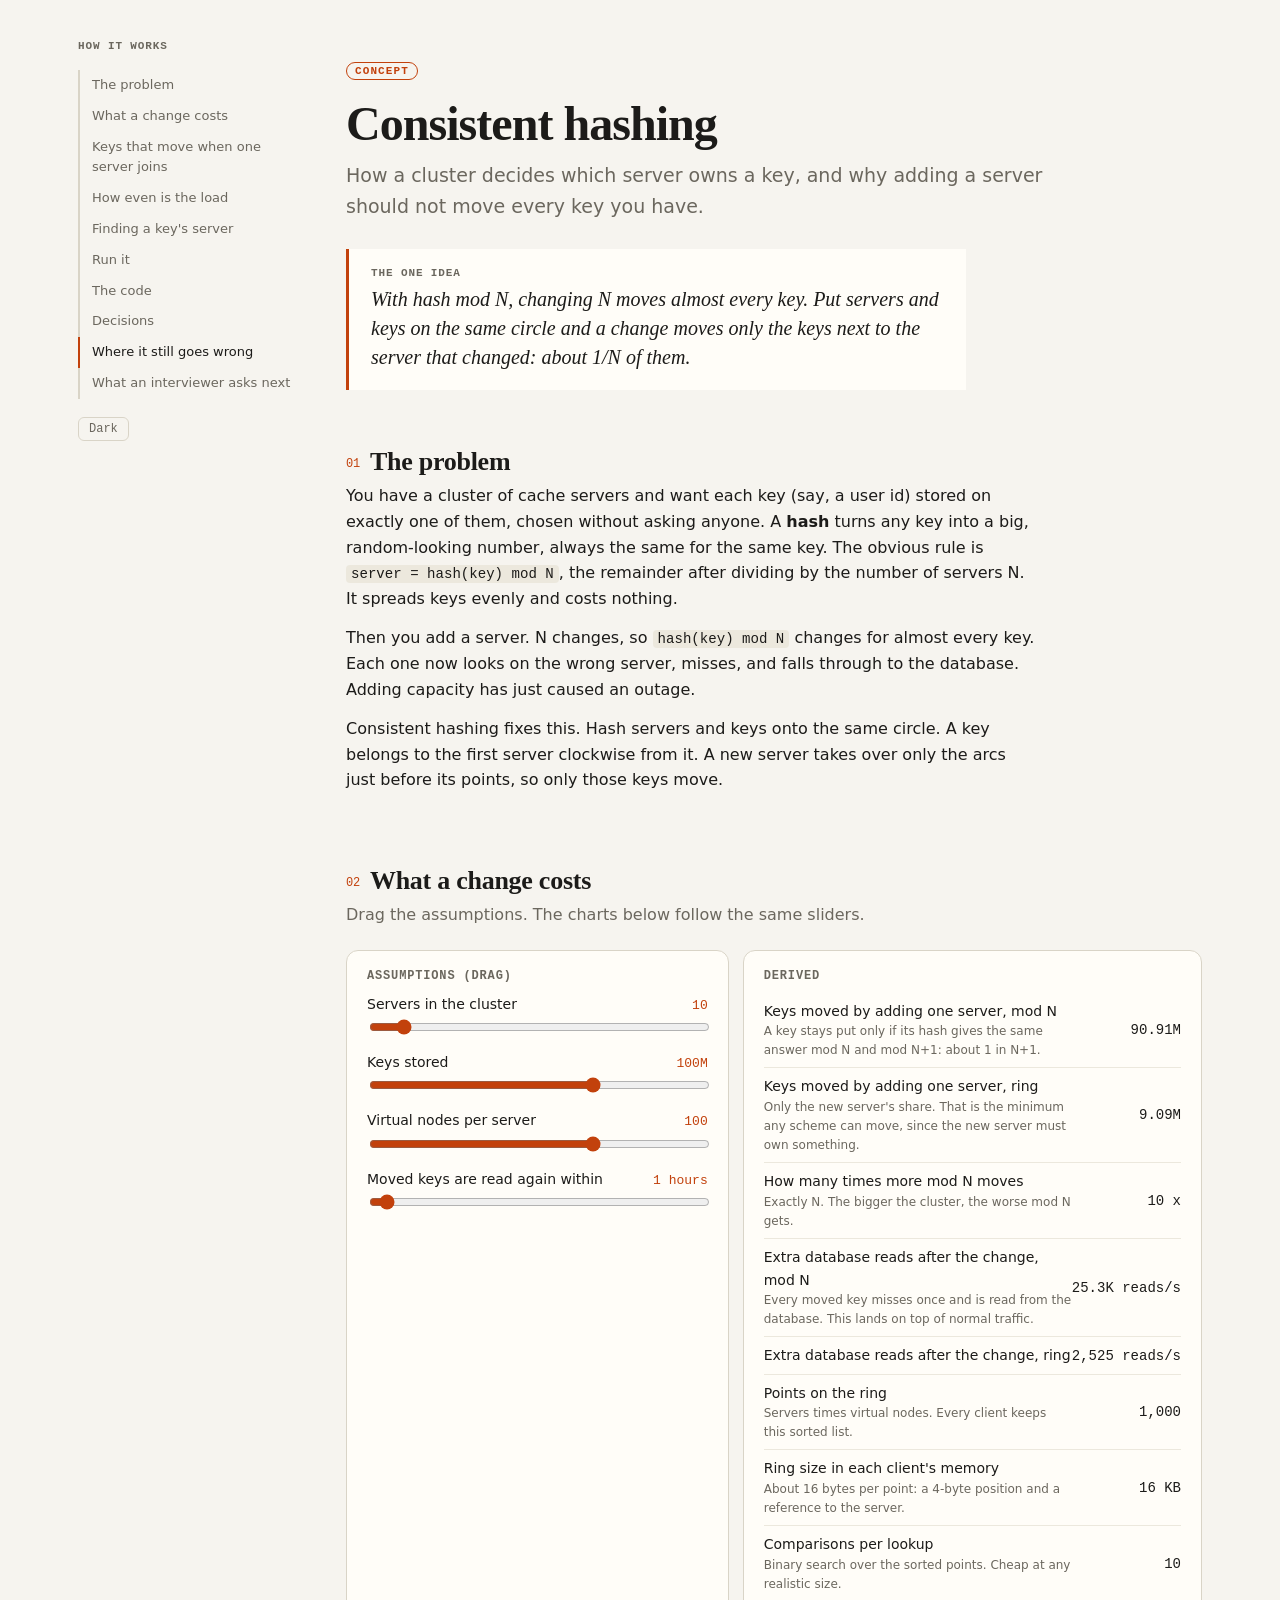
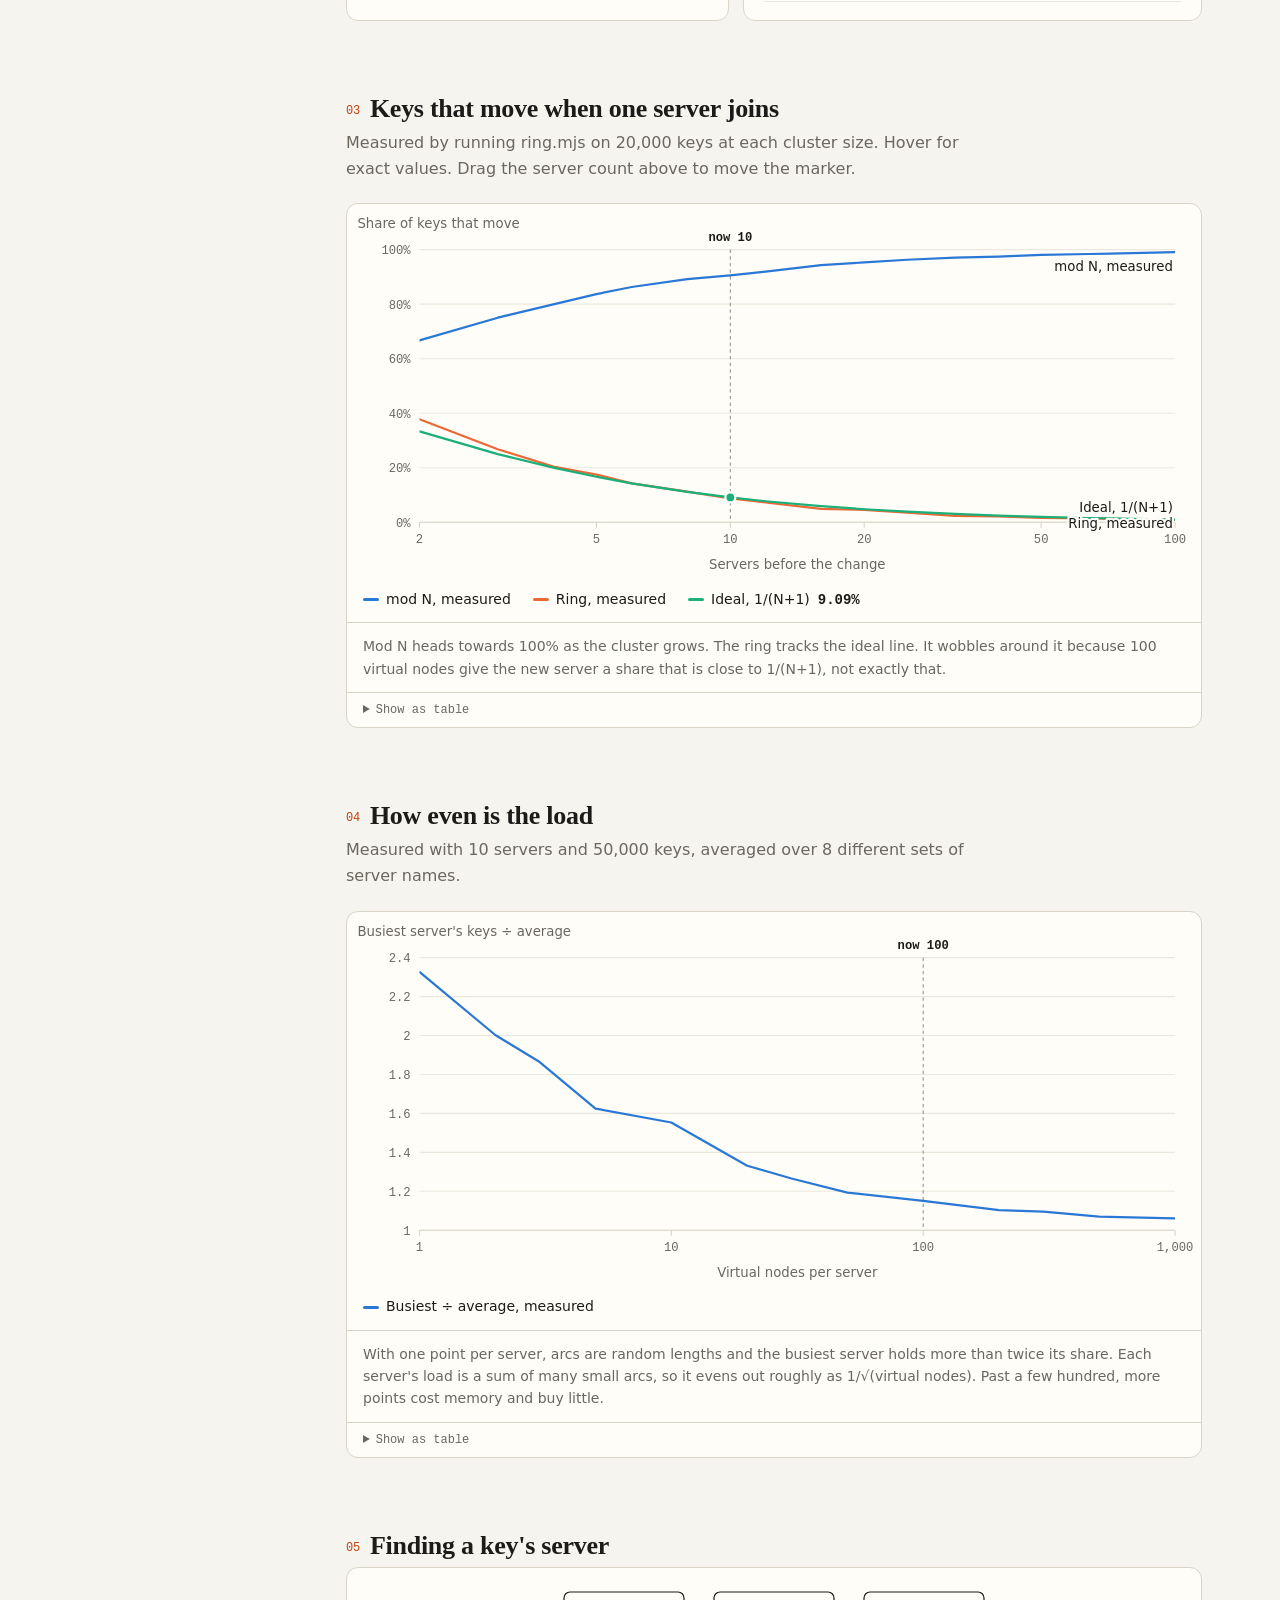
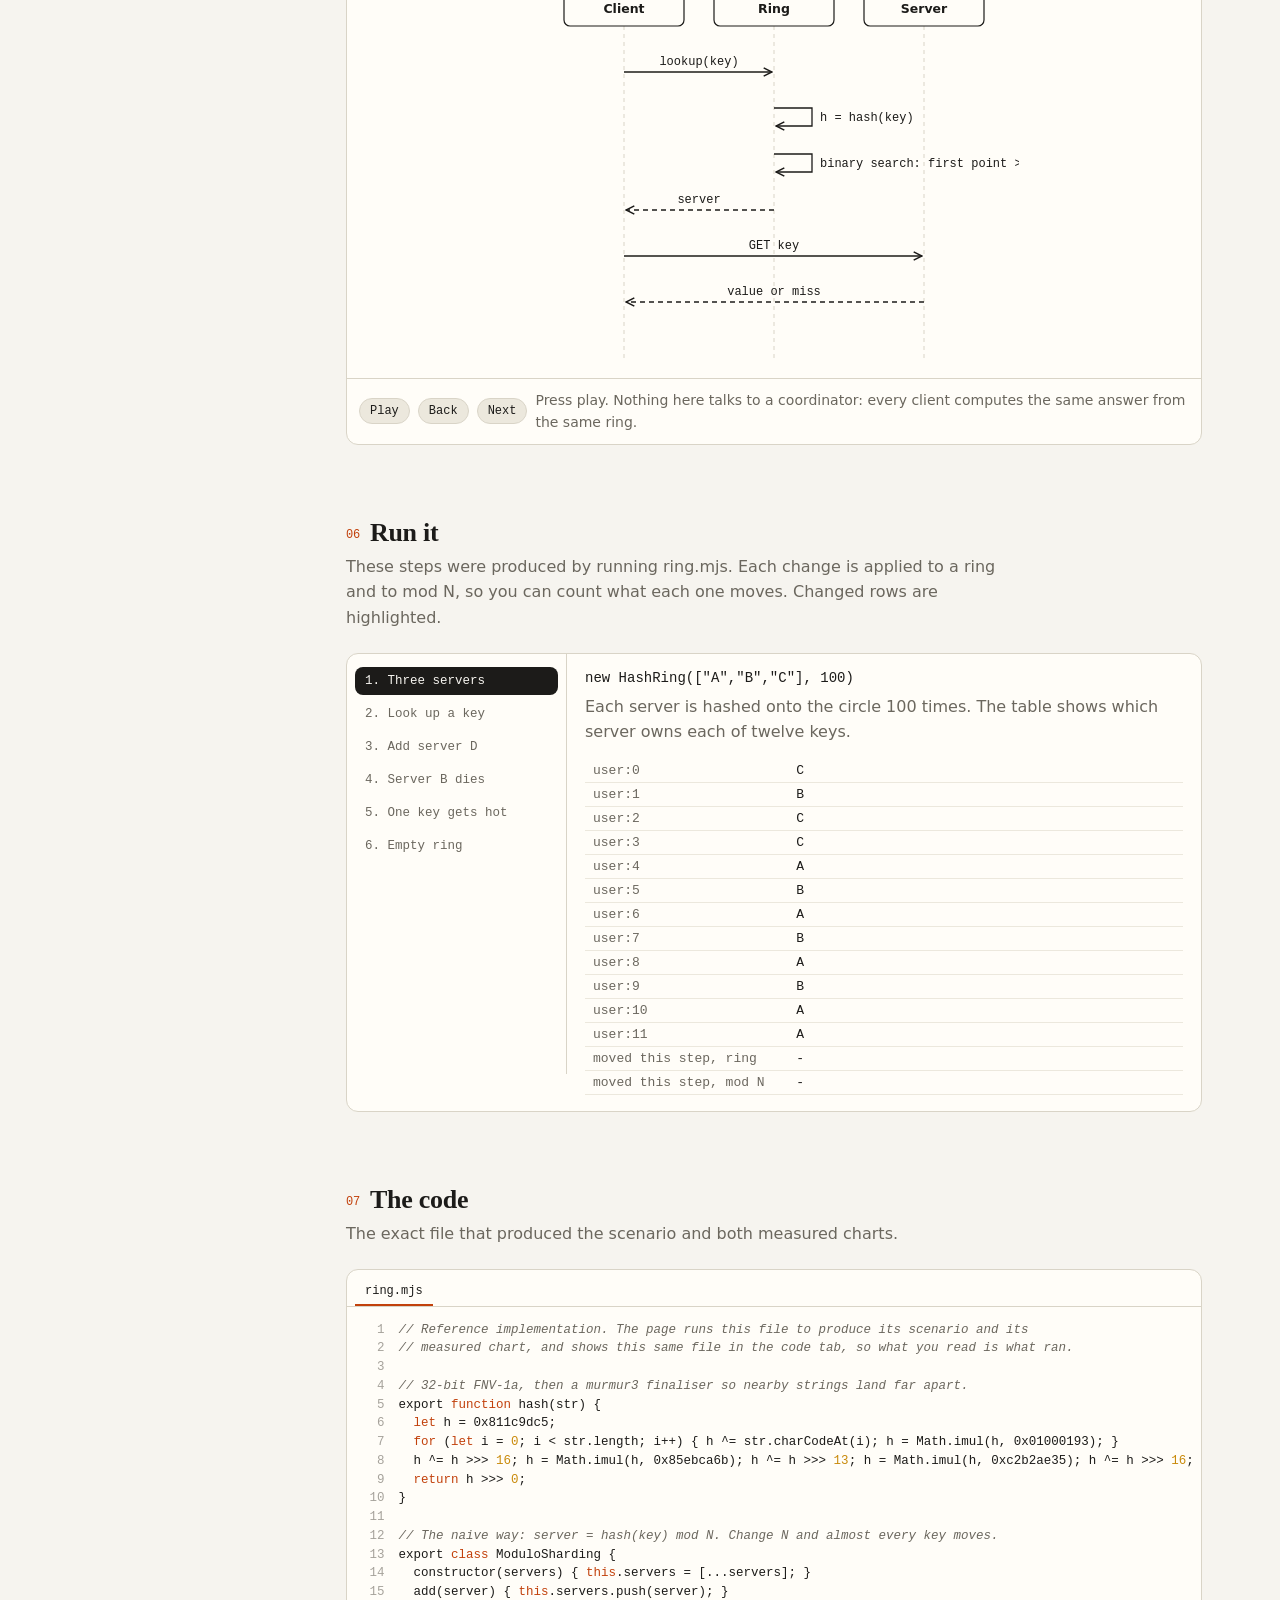
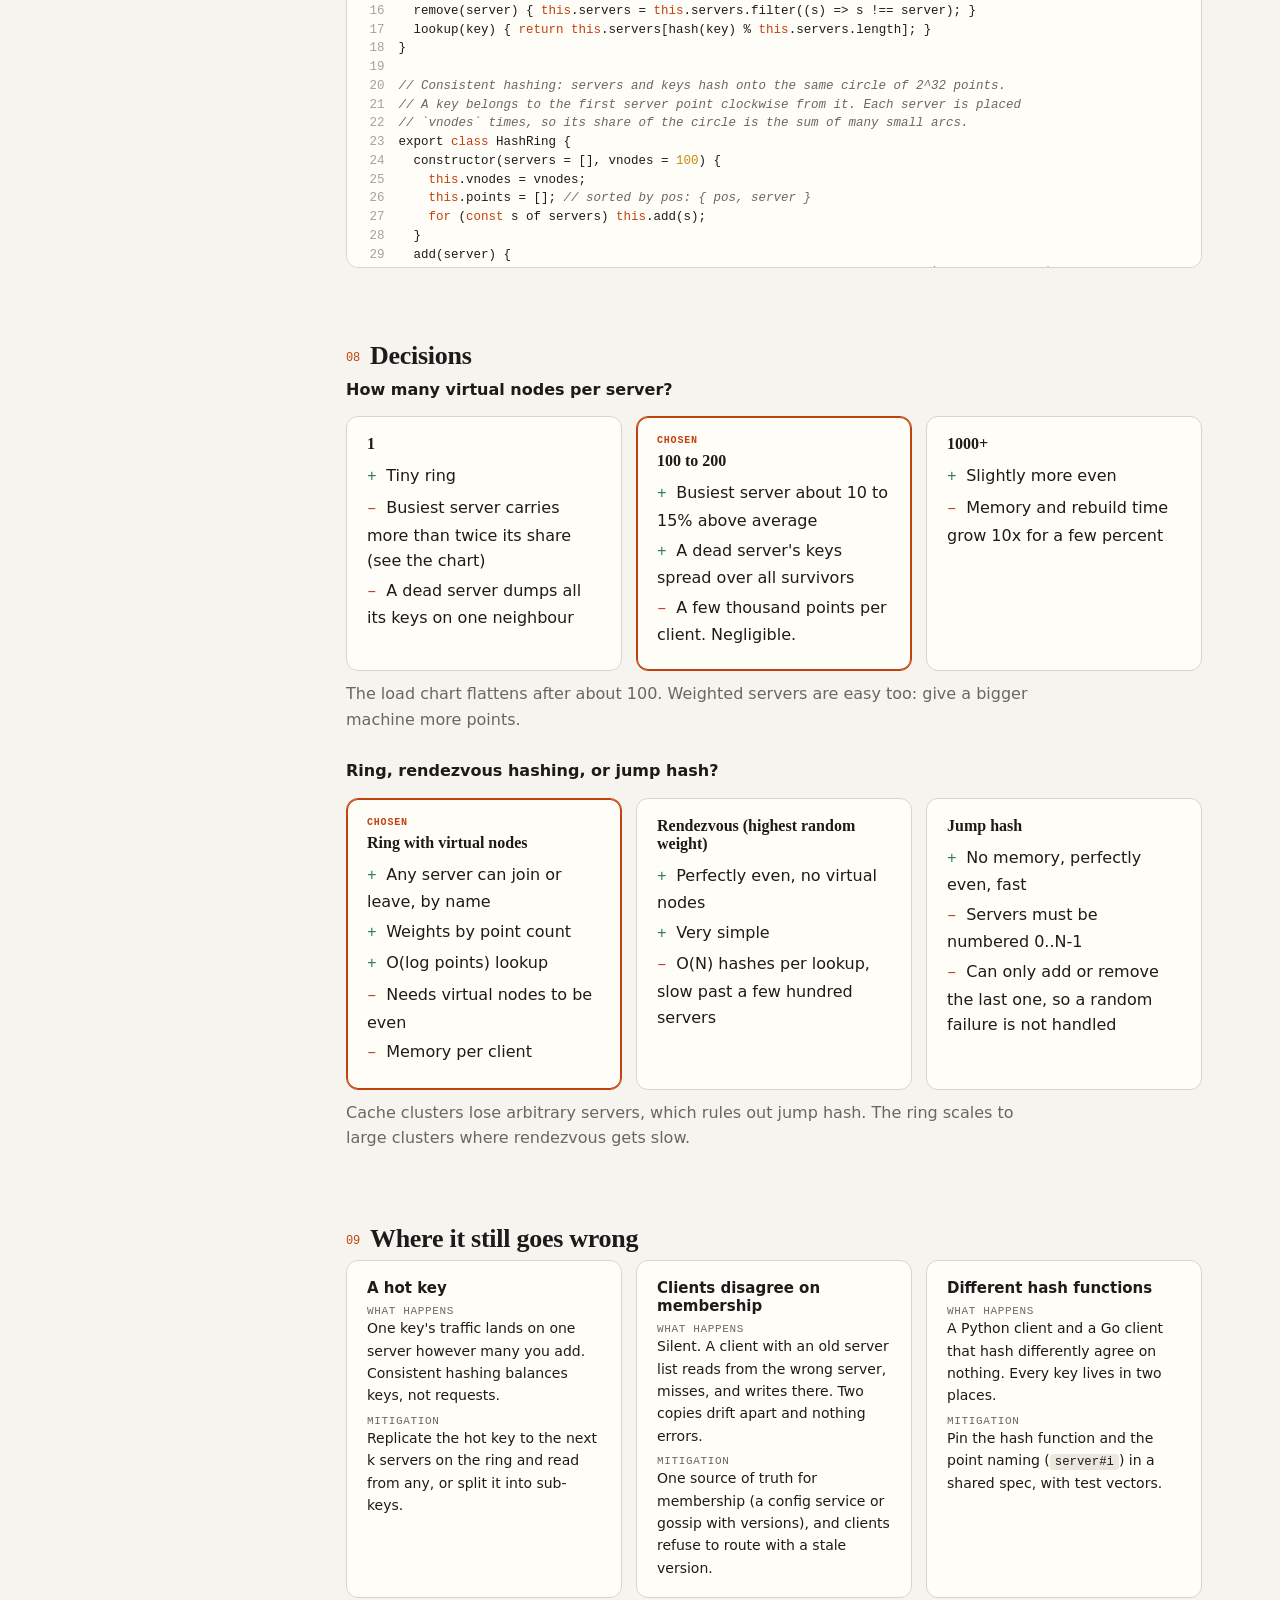
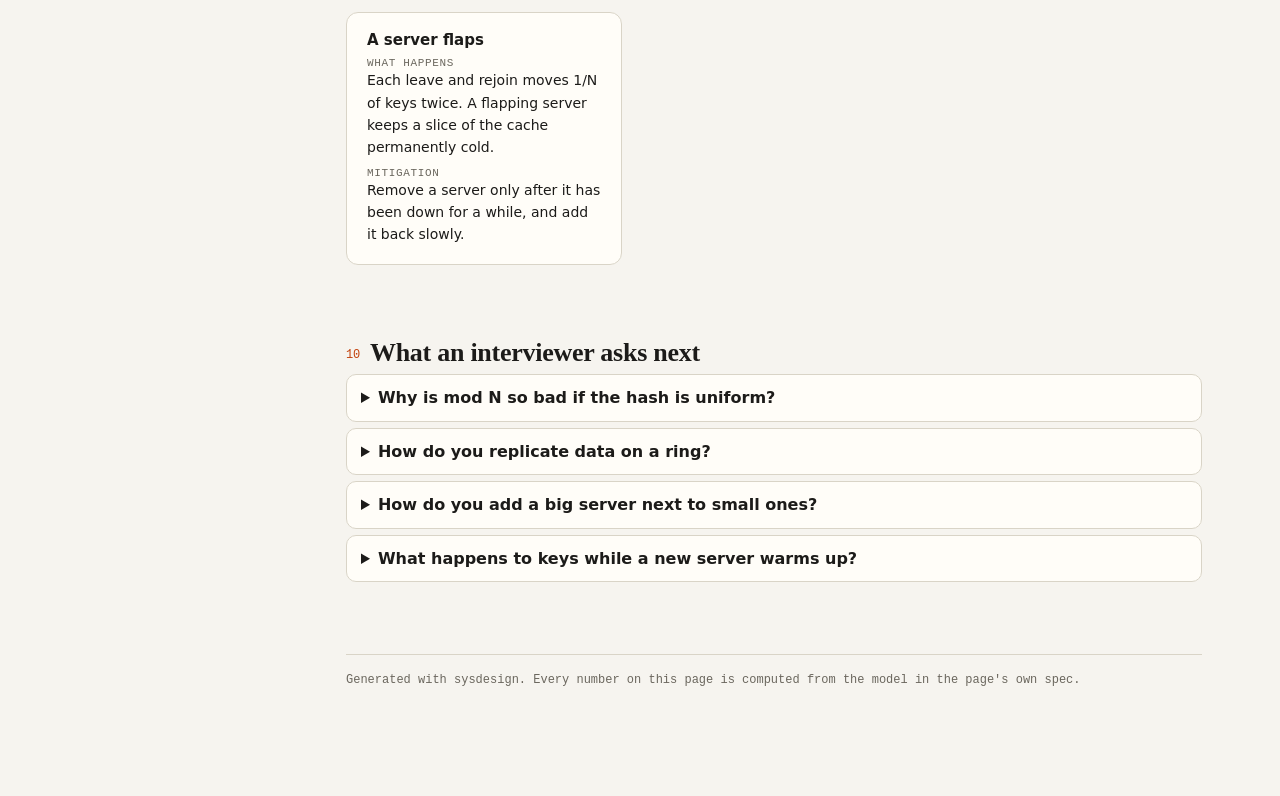
==== commit 84213d58: "Write pages for learners, faster; add Netflix example; update examples Feedback from a real run: a N" ====
--- a/examples/consistent-hashing/index.html
+++ b/examples/consistent-hashing/index.html
@@ -101,6 +101,22 @@
 .edge{fill:none;stroke:var(--line);stroke-linecap:round}
 .edge.async{stroke-dasharray:5 4}
 .elabel{font:11.5px var(--mono);fill:var(--mute);paint-order:stroke;stroke:var(--panel);stroke-width:4px}
+/* lanes and walkthroughs */
+.lane{fill:var(--faint);stroke:var(--line);stroke-dasharray:4 4}
+.lanel{font:600 11px var(--mono);letter-spacing:.07em;text-transform:uppercase;fill:var(--mute);paint-order:stroke;stroke:var(--faint);stroke-width:5px;stroke-linejoin:round}
+.lanen{font:400 11px var(--sans);letter-spacing:0;text-transform:none}
+.sim .bar.flows{background:var(--faint)}
+.barl{font:600 11px var(--mono);letter-spacing:.06em;text-transform:uppercase;color:var(--mute);align-self:center;margin-right:2px}
+svg.walking .node:not(.hl),svg.walking .elabel{opacity:.3}
+svg.walking .edge:not(.hl){opacity:.25}
+svg.walking .dot{opacity:.25}
+.edge.hl{stroke:var(--accent);stroke-width:3.5}
+.node.hl rect.box{stroke:var(--accent);stroke-width:2.6}
+.walk{border-top:1px solid var(--line);padding:12px 16px;background:var(--panel)}
+.wctl{display:flex;flex-wrap:wrap;gap:8px;align-items:center;margin-bottom:6px}
+.wcount{font:600 12px var(--mono);color:var(--accent);margin-right:6px}
+.wtext{font-size:16px;max-width:70ch}
+.chip:disabled{opacity:.4;cursor:default}
 .dot{fill:var(--accent)}
 .dot.async{fill:var(--mute)}
 .detail{padding:14px 16px;border-top:1px solid var(--line);font-size:14px;display:grid;gap:4px 18px;grid-template-columns:auto 1fr}
@@ -203,7 +219,7 @@
 @media(prefers-reduced-motion:reduce){html{scroll-behavior:auto}}
 </style></head>
 <body><div id="root"></div>
-<script id="spec" type="application/json">{"kind":"concept","title":"Consistent hashing","subtitle":"How a cluster decides which server owns a key, and why adding a server should not move every key you have.","idea":"With hash mod N, changing N moves almost every key. Put servers and keys on the same circle and a change moves only the keys next to the server that changed: about 1/N of them.","sections":[{"type":"text","title":"The problem","body":["You have a cache cluster and want each key on exactly one server, chosen without asking anyone. The obvious rule is `server = hash(key) mod N`. It spreads keys evenly and costs nothing.","Then you add a server. N changes, so `hash(key) mod N` changes for almost every key. Each one now looks on the wrong server, misses, and falls through to the database. Adding capacity has just caused an outage.","Consistent hashing fixes this. Hash servers and keys onto the same circle. A key belongs to the first server clockwise from it. A new server takes over only the arcs just before its points, so only those keys move."]},{"type":"estimation","title":"What a change costs","lede":"Drag the assumptions. The charts below follow the same sliders.","inputs":[{"id":"servers","label":"Servers in the cluster","value":10,"min":2,"max":100,"step":1},{"id":"keys","label":"Keys stored","value":100000000,"min":10000,"max":10000000000,"log":true,"fmt":"si"},{"id":"vnodes","label":"Virtual nodes per server","value":100,"min":1,"max":1000,"log":true,"fmt":"int"},{"id":"rereadHours","label":"Moved keys are read again within","value":1,"min":0.25,"max":24,"step":0.25,"unit":"hours"}],"rows":[{"id":"modMoves","label":"Keys moved by adding one server, mod N","expr":"=p.keys*p.servers/(p.servers+1)","fmt":"si","why":"A key stays put only if its hash gives the same answer mod N and mod N+1: about 1 in N+1."},{"id":"ringMoves","label":"Keys moved by adding one server, ring","expr":"=p.keys/(p.servers+1)","fmt":"si","why":"Only the new server's share. That is the minimum any scheme can move, since the new server must own something."},{"id":"factor","label":"How many times more mod N moves","expr":"=r.modMoves/r.ringMoves","fmt":"int","unit":"x","why":"Exactly N. The bigger the cluster, the worse mod N gets."},{"id":"missMod","label":"Extra database reads after the change, mod N","expr":"=r.modMoves/(p.rereadHours*3600)","fmt":"si","unit":"reads/s","why":"Every moved key misses once and is read from the database. This lands on top of normal traffic."},{"id":"missRing","label":"Extra database reads after the change, ring","expr":"=r.ringMoves/(p.rereadHours*3600)","fmt":"si","unit":"reads/s"},{"id":"points","label":"Points on the ring","expr":"=p.servers*p.vnodes","fmt":"int","why":"Servers times virtual nodes. Every client keeps this sorted list."},{"id":"ringBytes","label":"Ring size in each client's memory","expr":"=r.points*16","fmt":"bytes","why":"About 16 bytes per point: a 4-byte position and a reference to the server."},{"id":"steps","label":"Comparisons per lookup","expr":"=ceil(log2(r.points))","fmt":"int","why":"Binary search over the sorted points. Cheap at any realistic size."}]},{"type":"chart","title":"Keys that move when one server joins","lede":"Measured by running ring.mjs on 20,000 keys at each cluster size. Hover for exact values. Drag the server count above to move the marker.","x":{"label":"Servers before the change","values":[2,3,4,5,6,8,10,12,16,20,25,32,40,50,64,80,100],"log":true,"param":"servers","fmt":"int"},"y":{"label":"Share of keys that move","fmt":"pct","min":0,"max":1},"series":[{"label":"mod N, measured","y":[0.6672,0.75025,0.799,0.83695,0.863,0.89175,0.90585,0.91955,0.943,0.9531,0.96305,0.97055,0.97465,0.98105,0.98425,0.9875,0.99065]},{"label":"Ring, measured","y":[0.37755,0.26775,0.2045,0.17495,0.14245,0.11215,0.08685,0.07245,0.04895,0.045,0.0348,0.02335,0.02105,0.0159,0.01365,0.01115,0.0086]},{"label":"Ideal, 1/(N+1)","expr":"=1/(x+1)"}],"note":"Mod N heads towards 100% as the cluster grows. The ring tracks the ideal line. It wobbles around it because 100 virtual nodes give the new server a share that is close to 1/(N+1), not exactly that."},{"type":"chart","title":"How even is the load","lede":"Measured with 10 servers and 50,000 keys, averaged over 8 different sets of server names.","x":{"label":"Virtual nodes per server","values":[1,2,3,5,10,20,30,50,100,200,300,500,1000],"log":true,"param":"vnodes","fmt":"int"},"y":{"label":"Busiest server's keys ÷ average","min":1},"series":[{"label":"Busiest ÷ average, measured","y":[2.327,2.003,1.864,1.625,1.553,1.331,1.266,1.193,1.15,1.103,1.095,1.07,1.061]}],"note":"With one point per server, arcs are random lengths and the busiest server holds more than twice its share. Each server's load is a sum of many small arcs, so it evens out roughly as 1/√(virtual nodes). Past a few hundred, more points cost memory and buy little."},{"type":"sequence","title":"Finding a key's server","hint":"Press play. Nothing here talks to a coordinator: every client computes the same answer from the same ring.","actors":["Client","Ring","Server"],"messages":[{"from":"Client","to":"Ring","text":"lookup(key)","note":"The ring is a sorted array held by each client (or each proxy), not a service."},{"from":"Ring","to":"Ring","text":"h = hash(key)","note":"The same hash function as the server points. If two clients use different hashes they disagree on every key."},{"from":"Ring","to":"Ring","text":"binary search: first point >= h","note":"About log2(points) comparisons, then wrap to the start if h is past the last point."},{"from":"Ring","to":"Client","text":"server","ret":true,"note":"The owner of that point."},{"from":"Client","to":"Server","text":"GET key","note":"A direct request. The only shared state is the list of servers."},{"from":"Server","to":"Client","text":"value or miss","ret":true,"note":"A miss after a membership change is expected for the moved keys, about 1/N of them."}]},{"type":"scenario","title":"Run it","lede":"These steps were produced by running ring.mjs. Each change is applied to a ring and to mod N, so you can count what each one moves. Changed rows are highlighted.","steps":[{"title":"Three servers","call":"new HashRing([\"A\",\"B\",\"C\"], 100)","note":"Each server is hashed onto the circle 100 times. The table shows which server owns each of twelve keys.","state":{"user:0":"C","user:1":"B","user:2":"C","user:3":"C","user:4":"A","user:5":"B","user:6":"A","user:7":"B","user:8":"A","user:9":"B","user:10":"A","user:11":"A","moved this step, ring":"-","moved this step, mod N":"-"}},{"title":"Look up a key","call":"ring.lookup(\"user:7\")","result":"B","note":"Hash the key, binary-search for the first server point at or after it, wrap past the end. About log2(300) = 9 comparisons.","state":{"user:0":"C","user:1":"B","user:2":"C","user:3":"C","user:4":"A","user:5":"B","user:6":"A","user:7":"B","user:8":"A","user:9":"B","user:10":"A","user:11":"A","moved this step, ring":"-","moved this step, mod N":"-"}},{"title":"Add server D","call":"ring.add(\"D\")  // and mod.add(\"D\")","result":"added","note":"Every key the ring moved went to D. No key moved between A, B and C. Mod N, given the same change, reshuffled most keys between the old servers too.","state":{"user:0":"C","user:1":"B","user:2":"C","user:3":"C","user:4":"A","user:5":"B","user:6":"A","user:7":"B","user:8":"A","user:9":"B","user:10":"A","user:11":"A","moved this step, ring":"0 of 12","moved this step, mod N":"0 of 12"}},{"title":"Server B dies","call":"ring.remove(\"B\")  // and mod.remove(\"B\")","result":"removed","note":"The ring moves only B's keys, spread over the survivors because B's 100 points were scattered. Mod N moves keys that never touched B.","state":{"user:0":"C","user:1":"B","user:2":"C","user:3":"C","user:4":"A","user:5":"B","user:6":"A","user:7":"B","user:8":"A","user:9":"B","user:10":"A","user:11":"A","moved this step, ring":"0 of 12","moved this step, mod N":"0 of 12"}},{"title":"One key gets hot","call":"for 10,000 requests: ring.lookup(\"user:7\")","result":"all 10,000 go to B","note":"The weak point. Consistent hashing spreads keys, not traffic. A hot key stays on one server no matter how many servers you add. Fix it above the ring: replicate that key, or split it into user:7#1..k.","state":{"user:0":"C","user:1":"B","user:2":"C","user:3":"C","user:4":"A","user:5":"B","user:6":"A","user:7":"B","user:8":"A","user:9":"B","user:10":"A","user:11":"A","moved this step, ring":"-","moved this step, mod N":"-"}},{"title":"Empty ring","call":"new HashRing([]).lookup(\"user:1\")","result":"Error: ring is empty","note":"With no servers there is no owner. The caller must treat this as an outage, not as a cache miss.","state":{"user:0":"C","user:1":"B","user:2":"C","user:3":"C","user:4":"A","user:5":"B","user:6":"A","user:7":"B","user:8":"A","user:9":"B","user:10":"A","user:11":"A","moved this step, ring":"0 of 12","moved this step, mod N":"0 of 12"}}]},{"type":"code","title":"The code","lede":"The exact file that produced the scenario and both measured charts.","files":[{"name":"ring.mjs","src":"// Reference implementation. The page runs this file to produce its scenario and its\n// measured chart, and shows this same file in the code tab, so what you read is what ran.\n\n// 32-bit FNV-1a, then a murmur3 finaliser so nearby strings land far apart.\nexport function hash(str) {\n  let h = 0x811c9dc5;\n  for (let i = 0; i \u003c str.length; i++) { h ^= str.charCodeAt(i); h = Math.imul(h, 0x01000193); }\n  h ^= h >>> 16; h = Math.imul(h, 0x85ebca6b); h ^= h >>> 13; h = Math.imul(h, 0xc2b2ae35); h ^= h >>> 16;\n  return h >>> 0;\n}\n\n// The naive way: server = hash(key) mod N. Change N and almost every key moves.\nexport class ModuloSharding {\n  constructor(servers) { this.servers = [...servers]; }\n  add(server) { this.servers.push(server); }\n  remove(server) { this.servers = this.servers.filter((s) => s !== server); }\n  lookup(key) { return this.servers[hash(key) % this.servers.length]; }\n}\n\n// Consistent hashing: servers and keys hash onto the same circle of 2^32 points.\n// A key belongs to the first server point clockwise from it. Each server is placed\n// `vnodes` times, so its share of the circle is the sum of many small arcs.\nexport class HashRing {\n  constructor(servers = [], vnodes = 100) {\n    this.vnodes = vnodes;\n    this.points = []; // sorted by pos: { pos, server }\n    for (const s of servers) this.add(s);\n  }\n  add(server) {\n    for (let i = 0; i \u003c this.vnodes; i++) this.points.push({ pos: hash(`${server}#${i}`), server });\n    this.points.sort((a, b) => a.pos - b.pos);\n  }\n  remove(server) {\n    this.points = this.points.filter((p) => p.server !== server);\n  }\n  lookup(key) {\n    if (!this.points.length) throw new Error(\"ring is empty\");\n    const h = hash(key);\n    let lo = 0, hi = this.points.length; // first point with pos >= h\n    while (lo \u003c hi) { const mid = (lo + hi) >> 1; if (this.points[mid].pos \u003c h) lo = mid + 1; else hi = mid; }\n    return this.points[lo === this.points.length ? 0 : lo].server; // past the end wraps to the start\n  }\n}\n\n// Helpers the page uses to measure the two properties that matter.\nexport function placement(router, keys) {\n  const out = {};\n  for (const k of keys) out[k] = router.lookup(k);\n  return out;\n}\n\nexport function moved(before, after) {\n  return Object.keys(before).filter((k) => before[k] !== after[k]).length;\n}\n\n// Busiest server's key count divided by the average. 1.0 is perfectly even.\nexport function imbalance(router, keys, servers) {\n  const count = Object.fromEntries(servers.map((s) => [s, 0]));\n  for (const k of keys) count[router.lookup(k)]++;\n  return Math.max(...Object.values(count)) / (keys.length / servers.length);\n}\n"}]},{"type":"tradeoffs","title":"Decisions","items":[{"question":"How many virtual nodes per server?","options":[{"name":"1","pros":["Tiny ring"],"cons":["Busiest server carries more than twice its share (see the chart)","A dead server dumps all its keys on one neighbour"]},{"name":"100 to 200","pick":true,"pros":["Busiest server about 10 to 15% above average","A dead server's keys spread over all survivors"],"cons":["A few thousand points per client. Negligible."]},{"name":"1000+","pros":["Slightly more even"],"cons":["Memory and rebuild time grow 10x for a few percent"]}],"why":"The load chart flattens after about 100. Weighted servers are easy too: give a bigger machine more points."},{"question":"Ring, rendezvous hashing, or jump hash?","options":[{"name":"Ring with virtual nodes","pick":true,"pros":["Any server can join or leave, by name","Weights by point count","O(log points) lookup"],"cons":["Needs virtual nodes to be even","Memory per client"]},{"name":"Rendezvous (highest random weight)","pros":["Perfectly even, no virtual nodes","Very simple"],"cons":["O(N) hashes per lookup, slow past a few hundred servers"]},{"name":"Jump hash","pros":["No memory, perfectly even, fast"],"cons":["Servers must be numbered 0..N-1","Can only add or remove the last one, so a random failure is not handled"]}],"why":"Cache clusters lose arbitrary servers, which rules out jump hash. The ring scales to large clusters where rendezvous gets slow."}]},{"type":"failures","title":"Where it still goes wrong","items":[{"what":"A hot key","effect":"One key's traffic lands on one server however many you add. Consistent hashing balances keys, not requests.","mitigation":"Replicate the hot key to the next k servers on the ring and read from any, or split it into sub-keys."},{"what":"Clients disagree on membership","effect":"Silent. A client with an old server list reads from the wrong server, misses, and writes there. Two copies drift apart and nothing errors.","mitigation":"One source of truth for membership (a config service or gossip with versions), and clients refuse to route with a stale version."},{"what":"Different hash functions","effect":"A Python client and a Go client that hash differently agree on nothing. Every key lives in two places.","mitigation":"Pin the hash function and the point naming (`server#i`) in a shared spec, with test vectors."},{"what":"A server flaps","effect":"Each leave and rejoin moves 1/N of keys twice. A flapping server keeps a slice of the cache permanently cold.","mitigation":"Remove a server only after it has been down for a while, and add it back slowly."}]},{"type":"qa","title":"What an interviewer asks next","items":[{"q":"Why is mod N so bad if the hash is uniform?","a":["Uniform spread is not the issue. Stability is. A key keeps its server only if hash mod N equals hash mod N+1, which happens for about 1 in N+1 keys. The other N/(N+1) all miss at once."]},{"q":"How do you replicate data on a ring?","a":["Walk clockwise from the key and take the first R distinct servers. That is what Dynamo and Cassandra do. Skip points that belong to a server you already picked, or two replicas can land on the same machine."]},{"q":"How do you add a big server next to small ones?","a":["Give it more virtual nodes. Its share of the circle is proportional to its point count, so twice the points is about twice the keys."]},{"q":"What happens to keys while a new server warms up?","a":["They miss on the new server and are fetched from the database. To soften it, read from the old owner on a miss during a warm-up window, or copy the moving arcs before switching ownership."]}]}]}</script>
+<script id="spec" type="application/json">{"kind":"concept","title":"Consistent hashing","subtitle":"How a cluster decides which server owns a key, and why adding a server should not move every key you have.","idea":"With hash mod N, changing N moves almost every key. Put servers and keys on the same circle and a change moves only the keys next to the server that changed: about 1/N of them.","sections":[{"type":"text","title":"The problem","body":["You have a cluster of cache servers and want each key (say, a user id) stored on exactly one of them, chosen without asking anyone. A **hash** turns any key into a big, random-looking number, always the same for the same key. The obvious rule is `server = hash(key) mod N`, the remainder after dividing by the number of servers N. It spreads keys evenly and costs nothing.","Then you add a server. N changes, so `hash(key) mod N` changes for almost every key. Each one now looks on the wrong server, misses, and falls through to the database. Adding capacity has just caused an outage.","Consistent hashing fixes this. Hash servers and keys onto the same circle. A key belongs to the first server clockwise from it. A new server takes over only the arcs just before its points, so only those keys move."]},{"type":"estimation","title":"What a change costs","lede":"Drag the assumptions. The charts below follow the same sliders.","inputs":[{"id":"servers","label":"Servers in the cluster","value":10,"min":2,"max":100,"step":1},{"id":"keys","label":"Keys stored","value":100000000,"min":10000,"max":10000000000,"log":true,"fmt":"si"},{"id":"vnodes","label":"Virtual nodes per server","value":100,"min":1,"max":1000,"log":true,"fmt":"int"},{"id":"rereadHours","label":"Moved keys are read again within","value":1,"min":0.25,"max":24,"step":0.25,"unit":"hours"}],"rows":[{"id":"modMoves","label":"Keys moved by adding one server, mod N","expr":"=p.keys*p.servers/(p.servers+1)","fmt":"si","why":"A key stays put only if its hash gives the same answer mod N and mod N+1: about 1 in N+1."},{"id":"ringMoves","label":"Keys moved by adding one server, ring","expr":"=p.keys/(p.servers+1)","fmt":"si","why":"Only the new server's share. That is the minimum any scheme can move, since the new server must own something."},{"id":"factor","label":"How many times more mod N moves","expr":"=r.modMoves/r.ringMoves","fmt":"int","unit":"x","why":"Exactly N. The bigger the cluster, the worse mod N gets."},{"id":"missMod","label":"Extra database reads after the change, mod N","expr":"=r.modMoves/(p.rereadHours*3600)","fmt":"si","unit":"reads/s","why":"Every moved key misses once and is read from the database. This lands on top of normal traffic."},{"id":"missRing","label":"Extra database reads after the change, ring","expr":"=r.ringMoves/(p.rereadHours*3600)","fmt":"si","unit":"reads/s"},{"id":"points","label":"Points on the ring","expr":"=p.servers*p.vnodes","fmt":"int","why":"Servers times virtual nodes. Every client keeps this sorted list."},{"id":"ringBytes","label":"Ring size in each client's memory","expr":"=r.points*16","fmt":"bytes","why":"About 16 bytes per point: a 4-byte position and a reference to the server."},{"id":"steps","label":"Comparisons per lookup","expr":"=ceil(log2(r.points))","fmt":"int","why":"Binary search over the sorted points. Cheap at any realistic size."}]},{"type":"chart","title":"Keys that move when one server joins","lede":"Measured by running ring.mjs on 20,000 keys at each cluster size. Hover for exact values. Drag the server count above to move the marker.","x":{"label":"Servers before the change","values":[2,3,4,5,6,8,10,12,16,20,25,32,40,50,64,80,100],"log":true,"param":"servers","fmt":"int"},"y":{"label":"Share of keys that move","fmt":"pct","min":0,"max":1},"series":[{"label":"mod N, measured","y":[0.6672,0.75025,0.799,0.83695,0.863,0.89175,0.90585,0.91955,0.943,0.9531,0.96305,0.97055,0.97465,0.98105,0.98425,0.9875,0.99065]},{"label":"Ring, measured","y":[0.37755,0.26775,0.2045,0.17495,0.14245,0.11215,0.08685,0.07245,0.04895,0.045,0.0348,0.02335,0.02105,0.0159,0.01365,0.01115,0.0086]},{"label":"Ideal, 1/(N+1)","expr":"=1/(x+1)"}],"note":"Mod N heads towards 100% as the cluster grows. The ring tracks the ideal line. It wobbles around it because 100 virtual nodes give the new server a share that is close to 1/(N+1), not exactly that."},{"type":"chart","title":"How even is the load","lede":"Measured with 10 servers and 50,000 keys, averaged over 8 different sets of server names.","x":{"label":"Virtual nodes per server","values":[1,2,3,5,10,20,30,50,100,200,300,500,1000],"log":true,"param":"vnodes","fmt":"int"},"y":{"label":"Busiest server's keys ÷ average","min":1},"series":[{"label":"Busiest ÷ average, measured","y":[2.327,2.003,1.864,1.625,1.553,1.331,1.266,1.193,1.15,1.103,1.095,1.07,1.061]}],"note":"With one point per server, arcs are random lengths and the busiest server holds more than twice its share. Each server's load is a sum of many small arcs, so it evens out roughly as 1/√(virtual nodes). Past a few hundred, more points cost memory and buy little."},{"type":"sequence","title":"Finding a key's server","hint":"Press play. Nothing here talks to a coordinator: every client computes the same answer from the same ring.","actors":["Client","Ring","Server"],"messages":[{"from":"Client","to":"Ring","text":"lookup(key)","note":"The ring is a sorted array held by each client (or each proxy), not a service."},{"from":"Ring","to":"Ring","text":"h = hash(key)","note":"The same hash function as the server points. If two clients use different hashes they disagree on every key."},{"from":"Ring","to":"Ring","text":"binary search: first point >= h","note":"About log2(points) comparisons, then wrap to the start if h is past the last point."},{"from":"Ring","to":"Client","text":"server","ret":true,"note":"The owner of that point."},{"from":"Client","to":"Server","text":"GET key","note":"A direct request. The only shared state is the list of servers."},{"from":"Server","to":"Client","text":"value or miss","ret":true,"note":"A miss after a membership change is expected for the moved keys, about 1/N of them."}]},{"type":"scenario","title":"Run it","lede":"These steps were produced by running ring.mjs. Each change is applied to a ring and to mod N, so you can count what each one moves. Changed rows are highlighted.","steps":[{"title":"Three servers","call":"new HashRing([\"A\",\"B\",\"C\"], 100)","note":"Each server is hashed onto the circle 100 times. The table shows which server owns each of twelve keys.","state":{"user:0":"C","user:1":"B","user:2":"C","user:3":"C","user:4":"A","user:5":"B","user:6":"A","user:7":"B","user:8":"A","user:9":"B","user:10":"A","user:11":"A","moved this step, ring":"-","moved this step, mod N":"-"}},{"title":"Look up a key","call":"ring.lookup(\"user:7\")","result":"B","note":"Hash the key, binary-search for the first server point at or after it, wrap past the end. About log2(300) = 9 comparisons.","state":{"user:0":"C","user:1":"B","user:2":"C","user:3":"C","user:4":"A","user:5":"B","user:6":"A","user:7":"B","user:8":"A","user:9":"B","user:10":"A","user:11":"A","moved this step, ring":"-","moved this step, mod N":"-"}},{"title":"Add server D","call":"ring.add(\"D\")  // and mod.add(\"D\")","result":"added","note":"Every key the ring moved went to D. No key moved between A, B and C. Mod N, given the same change, reshuffled most keys between the old servers too.","state":{"user:0":"C","user:1":"B","user:2":"C","user:3":"C","user:4":"A","user:5":"B","user:6":"A","user:7":"B","user:8":"A","user:9":"B","user:10":"A","user:11":"A","moved this step, ring":"0 of 12","moved this step, mod N":"0 of 12"}},{"title":"Server B dies","call":"ring.remove(\"B\")  // and mod.remove(\"B\")","result":"removed","note":"The ring moves only B's keys, spread over the survivors because B's 100 points were scattered. Mod N moves keys that never touched B.","state":{"user:0":"C","user:1":"B","user:2":"C","user:3":"C","user:4":"A","user:5":"B","user:6":"A","user:7":"B","user:8":"A","user:9":"B","user:10":"A","user:11":"A","moved this step, ring":"0 of 12","moved this step, mod N":"0 of 12"}},{"title":"One key gets hot","call":"for 10,000 requests: ring.lookup(\"user:7\")","result":"all 10,000 go to B","note":"The weak point. Consistent hashing spreads keys, not traffic. A hot key stays on one server no matter how many servers you add. Fix it above the ring: replicate that key, or split it into user:7#1..k.","state":{"user:0":"C","user:1":"B","user:2":"C","user:3":"C","user:4":"A","user:5":"B","user:6":"A","user:7":"B","user:8":"A","user:9":"B","user:10":"A","user:11":"A","moved this step, ring":"-","moved this step, mod N":"-"}},{"title":"Empty ring","call":"new HashRing([]).lookup(\"user:1\")","result":"Error: ring is empty","note":"With no servers there is no owner. The caller must treat this as an outage, not as a cache miss.","state":{"user:0":"C","user:1":"B","user:2":"C","user:3":"C","user:4":"A","user:5":"B","user:6":"A","user:7":"B","user:8":"A","user:9":"B","user:10":"A","user:11":"A","moved this step, ring":"0 of 12","moved this step, mod N":"0 of 12"}}]},{"type":"code","title":"The code","lede":"The exact file that produced the scenario and both measured charts.","files":[{"name":"ring.mjs","src":"// Reference implementation. The page runs this file to produce its scenario and its\n// measured chart, and shows this same file in the code tab, so what you read is what ran.\n\n// 32-bit FNV-1a, then a murmur3 finaliser so nearby strings land far apart.\nexport function hash(str) {\n  let h = 0x811c9dc5;\n  for (let i = 0; i \u003c str.length; i++) { h ^= str.charCodeAt(i); h = Math.imul(h, 0x01000193); }\n  h ^= h >>> 16; h = Math.imul(h, 0x85ebca6b); h ^= h >>> 13; h = Math.imul(h, 0xc2b2ae35); h ^= h >>> 16;\n  return h >>> 0;\n}\n\n// The naive way: server = hash(key) mod N. Change N and almost every key moves.\nexport class ModuloSharding {\n  constructor(servers) { this.servers = [...servers]; }\n  add(server) { this.servers.push(server); }\n  remove(server) { this.servers = this.servers.filter((s) => s !== server); }\n  lookup(key) { return this.servers[hash(key) % this.servers.length]; }\n}\n\n// Consistent hashing: servers and keys hash onto the same circle of 2^32 points.\n// A key belongs to the first server point clockwise from it. Each server is placed\n// `vnodes` times, so its share of the circle is the sum of many small arcs.\nexport class HashRing {\n  constructor(servers = [], vnodes = 100) {\n    this.vnodes = vnodes;\n    this.points = []; // sorted by pos: { pos, server }\n    for (const s of servers) this.add(s);\n  }\n  add(server) {\n    for (let i = 0; i \u003c this.vnodes; i++) this.points.push({ pos: hash(`${server}#${i}`), server });\n    this.points.sort((a, b) => a.pos - b.pos);\n  }\n  remove(server) {\n    this.points = this.points.filter((p) => p.server !== server);\n  }\n  lookup(key) {\n    if (!this.points.length) throw new Error(\"ring is empty\");\n    const h = hash(key);\n    let lo = 0, hi = this.points.length; // first point with pos >= h\n    while (lo \u003c hi) { const mid = (lo + hi) >> 1; if (this.points[mid].pos \u003c h) lo = mid + 1; else hi = mid; }\n    return this.points[lo === this.points.length ? 0 : lo].server; // past the end wraps to the start\n  }\n}\n\n// Helpers the page uses to measure the two properties that matter.\nexport function placement(router, keys) {\n  const out = {};\n  for (const k of keys) out[k] = router.lookup(k);\n  return out;\n}\n\nexport function moved(before, after) {\n  return Object.keys(before).filter((k) => before[k] !== after[k]).length;\n}\n\n// Busiest server's key count divided by the average. 1.0 is perfectly even.\nexport function imbalance(router, keys, servers) {\n  const count = Object.fromEntries(servers.map((s) => [s, 0]));\n  for (const k of keys) count[router.lookup(k)]++;\n  return Math.max(...Object.values(count)) / (keys.length / servers.length);\n}\n"}]},{"type":"tradeoffs","title":"Decisions","items":[{"question":"How many virtual nodes per server?","options":[{"name":"1","pros":["Tiny ring"],"cons":["Busiest server carries more than twice its share (see the chart)","A dead server dumps all its keys on one neighbour"]},{"name":"100 to 200","pick":true,"pros":["Busiest server about 10 to 15% above average","A dead server's keys spread over all survivors"],"cons":["A few thousand points per client. Negligible."]},{"name":"1000+","pros":["Slightly more even"],"cons":["Memory and rebuild time grow 10x for a few percent"]}],"why":"The load chart flattens after about 100. Weighted servers are easy too: give a bigger machine more points."},{"question":"Ring, rendezvous hashing, or jump hash?","options":[{"name":"Ring with virtual nodes","pick":true,"pros":["Any server can join or leave, by name","Weights by point count","O(log points) lookup"],"cons":["Needs virtual nodes to be even","Memory per client"]},{"name":"Rendezvous (highest random weight)","pros":["Perfectly even, no virtual nodes","Very simple"],"cons":["O(N) hashes per lookup, slow past a few hundred servers"]},{"name":"Jump hash","pros":["No memory, perfectly even, fast"],"cons":["Servers must be numbered 0..N-1","Can only add or remove the last one, so a random failure is not handled"]}],"why":"Cache clusters lose arbitrary servers, which rules out jump hash. The ring scales to large clusters where rendezvous gets slow."}]},{"type":"failures","title":"Where it still goes wrong","items":[{"what":"A hot key","effect":"One key's traffic lands on one server however many you add. Consistent hashing balances keys, not requests.","mitigation":"Replicate the hot key to the next k servers on the ring and read from any, or split it into sub-keys."},{"what":"Clients disagree on membership","effect":"Silent. A client with an old server list reads from the wrong server, misses, and writes there. Two copies drift apart and nothing errors.","mitigation":"One source of truth for membership (a config service or gossip with versions), and clients refuse to route with a stale version."},{"what":"Different hash functions","effect":"A Python client and a Go client that hash differently agree on nothing. Every key lives in two places.","mitigation":"Pin the hash function and the point naming (`server#i`) in a shared spec, with test vectors."},{"what":"A server flaps","effect":"Each leave and rejoin moves 1/N of keys twice. A flapping server keeps a slice of the cache permanently cold.","mitigation":"Remove a server only after it has been down for a while, and add it back slowly."}]},{"type":"qa","title":"What an interviewer asks next","items":[{"q":"Why is mod N so bad if the hash is uniform?","a":["Uniform spread is not the issue. Stability is. A key keeps its server only if hash mod N equals hash mod N+1, which happens for about 1 in N+1 keys. The other N/(N+1) all miss at once."]},{"q":"How do you replicate data on a ring?","a":["Walk clockwise from the key and take the first R distinct servers. That is what Dynamo and Cassandra do. Skip points that belong to a server you already picked, or two replicas can land on the same machine."]},{"q":"How do you add a big server next to small ones?","a":["Give it more virtual nodes. Its share of the circle is proportional to its point count, so twice the points is about twice the keys."]},{"q":"What happens to keys while a new server warms up?","a":["They miss on the new server and are fetched from the database. To soften it, read from the old owner on a miss during a warm-up window, or copy the moving arcs before switching ownership."]}]}]}</script>
 <script>/* sysdesign runtime. Renders a page from the JSON spec in <script id="spec">.
    No dependencies. Everything on the page is computed from the spec's own
    inputs and formulas, so numbers in prose, tables and the simulation agree. */
@@ -235,8 +251,9 @@
     else el.appendChild(typeof c === "object" ? c : document.createTextNode(String(c)));
   }
   function esc(s) { return String(s).replace(/[&<>]/g, function (c) { return { "&": "&amp;", "<": "&lt;", ">": "&gt;" }[c]; }); }
-  function md(s) { // tiny markdown: **bold**, `code`
-    return esc(s).replace(/`([^`]+)`/g, "<code>$1</code>").replace(/\*\*([^*]+)\*\*/g, "<b>$1</b>");
+  function md(s) { // tiny markdown: **bold**, `code`, [text](https://link)
+    return esc(s).replace(/`([^`]+)`/g, "<code>$1</code>").replace(/\*\*([^*]+)\*\*/g, "<b>$1</b>")
+      .replace(/\[([^\]]+)\]\((https?:\/\/[^)\s"]+)\)/g, '<a href="$2" target="_blank" rel="noopener">$1</a>');
   }
   function paras(arr) { return (Array.isArray(arr) ? arr : [arr]).map(function (t) { return h("p", { html: md(t) }); }); }
   function clamp(x, a, b) { return Math.max(a, Math.min(b, x)); }
@@ -495,29 +512,55 @@
   }
 
   builders.arch = function (s) {
-    var NW = 152, NH = 60, GX = 72, GY = 30, PAD = 20;
+    // Layout: columns follow the flow (depth from the sources) unless a node sets `col`;
+    // rows stack within a column unless a node sets `row`. `group` puts nodes in a labelled lane.
+    var groups = s.groups || [], NW = 152, NH = 60, GX = 72, GY = groups.length ? 62 : 30, PAD = 20, TOP = groups.length ? 40 : PAD;
     var nodes = s.nodes, by = {}, depth = {};
     nodes.forEach(function (n) { by[n.id] = n; depth[n.id] = 0; });
     for (var pass = 0; pass < nodes.length; pass++) s.edges.forEach(function (e) { depth[e.to] = Math.max(depth[e.to], depth[e.from] + 1); });
-    var cols = {}, maxD = 0;
-    nodes.forEach(function (n) { var d = depth[n.id]; (cols[d] = cols[d] || []).push(n); maxD = Math.max(maxD, d); });
-    var maxRows = 0; for (var c in cols) maxRows = Math.max(maxRows, cols[c].length);
-    var W = PAD * 2 + (maxD + 1) * NW + maxD * GX, Ht = PAD * 2 + maxRows * NH + (maxRows - 1) * GY;
+    var cols = {}, maxRows = 0;
+    nodes.forEach(function (n) { var c = n.col != null ? n.col : depth[n.id]; n._c = c; (cols[c] = cols[c] || []).push(n); });
+    for (var ck in cols) maxRows = Math.max(maxRows, cols[ck].length);
+    var autoH = maxRows * NH + (maxRows - 1) * GY;
     nodes.forEach(function (n) {
-      var list = cols[depth[n.id]], idx = list.indexOf(n), colH = list.length * NH + (list.length - 1) * GY;
-      n._x = PAD + depth[n.id] * (NW + GX); n._y = PAD + (Ht - 2 * PAD - colH) / 2 + idx * (NH + GY);
-      if (n.row != null) n._y = PAD + n.row * (NH + GY);
-    });
+      var list = cols[n._c], idx = list.indexOf(n), colH = list.length * NH + (list.length - 1) * GY;
+      n._x = PAD + n._c * (NW + GX);
+      n._y = n.row != null ? TOP + n.row * (NH + GY) : TOP + (autoH - colH) / 2 + idx * (NH + GY);
+    });
+    var W = PAD, Ht = PAD;
+    nodes.forEach(function (n) { W = Math.max(W, n._x + NW + PAD); Ht = Math.max(Ht, n._y + NH + PAD + (groups.length ? 14 : 0)); });
     var svg = h("svg", { viewBox: "0 0 " + W + " " + Ht, role: "img", "aria-label": s.title || "architecture" });
-    var edgeG = h("g"), nodeG = h("g"), dotG = h("g");
-    svg.appendChild(edgeG); svg.appendChild(dotG); svg.appendChild(nodeG);
+    var laneG = h("g"), edgeG = h("g"), nodeG = h("g"), dotG = h("g");
+    [laneG, edgeG, dotG, nodeG].forEach(function (g) { svg.appendChild(g); });
+    groups.forEach(function (gr) {
+      var mem = nodes.filter(function (n) { return n.group === gr.id; });
+      if (!mem.length) return;
+      var x0 = Math.min.apply(null, mem.map(function (n) { return n._x; })) - 14, y0 = Math.min.apply(null, mem.map(function (n) { return n._y; })) - 30;
+      var x1 = Math.max.apply(null, mem.map(function (n) { return n._x + NW; })) + 14, y1 = Math.max.apply(null, mem.map(function (n) { return n._y + NH; })) + 12;
+      laneG.appendChild(h("rect", { class: "lane", x: x0, y: y0, width: x1 - x0, height: y1 - y0, rx: 10 }));
+      laneG.appendChild(h("text", { class: "lanel", x: x0 + 12, y: y0 + 18 }, gr.label, gr.note ? h("tspan", { class: "lanen" }, "  " + gr.note) : null));
+    });
+    // Edges leave the side facing their target: right to left, left to right, or top to bottom.
+    function route(a, b) {
+      var ax = a._x, bx = b._x, d, lx, ly, anchor = "middle";
+      if (bx > ax + 1) {
+        var x1 = ax + NW, y1 = a._y + NH / 2, x2 = bx, y2 = b._y + NH / 2, mx = (x1 + x2) / 2;
+        d = "M" + x1 + "," + y1 + " C" + mx + "," + y1 + " " + mx + "," + y2 + " " + x2 + "," + y2; lx = mx; ly = (y1 + y2) / 2 - 5;
+      } else if (bx < ax - 1) {
+        var u1 = ax, v1 = a._y + NH / 2, u2 = bx + NW, v2 = b._y + NH / 2, mu = (u1 + u2) / 2;
+        d = "M" + u1 + "," + v1 + " C" + mu + "," + v1 + " " + mu + "," + v2 + " " + u2 + "," + v2; lx = mu; ly = (v1 + v2) / 2 - 5;
+      } else {
+        var down = b._y > a._y, cx = ax + NW / 2, sy = down ? a._y + NH : a._y, ey = down ? b._y : b._y + NH;
+        d = "M" + cx + "," + sy + " L" + cx + "," + ey; lx = cx + 7; ly = (sy + ey) / 2 + 4; anchor = "start";
+      }
+      return { d: d, lx: lx, ly: ly, anchor: anchor };
+    }
     var edgeEls = s.edges.map(function (e, k) {
-      var a = by[e.from], b = by[e.to];
-      var x1 = a._x + NW, y1 = a._y + NH / 2, x2 = b._x, y2 = b._y + NH / 2, mx = (x1 + x2) / 2;
-      var path = h("path", { class: "edge" + (e.async ? " async" : ""), d: "M" + x1 + "," + y1 + " C" + mx + "," + y1 + " " + mx + "," + y2 + " " + x2 + "," + y2 });
-      var lab = e.label ? h("text", { class: "elabel", x: mx, y: (y1 + y2) / 2 - 5, "text-anchor": "middle" }, e.label) : null;
+      var r = route(by[e.from], by[e.to]);
+      var path = h("path", { class: "edge" + (e.async ? " async" : ""), d: r.d });
+      var lab = e.label ? h("text", { class: "elabel", x: r.lx, y: r.ly, "text-anchor": r.anchor }, e.label) : null;
       edgeG.appendChild(path); if (lab) edgeG.appendChild(lab);
-      return { path: path, len: 0, dots: [], e: e };
+      return { path: path, len: 0, dots: [], e: e, lab: lab };
     });
     var nodeEls = {};
     var selected = null, detail = h("dl", { class: "detail", style: "display:none" });
@@ -529,7 +572,11 @@
       g.addEventListener("click", pick); g.addEventListener("keydown", function (ev) { if (ev.key === "Enter" || ev.key === " ") { ev.preventDefault(); pick(); } });
       nodeG.appendChild(g); nodeEls[n.id] = { g: g, sub: sub, ub: ub, box: g.firstChild };
     });
-    function paintSel() { nodes.forEach(function (n) { nodeEls[n.id].g.setAttribute("class", "node" + (selected === n.id ? " sel" : "") + (S.m && S.m.nodes[n.id].total === 0 ? " dead" : "")); }); }
+    var hlNodes = {}, hlEdges = {}; // what the current walkthrough step lights up
+    function paintSel() {
+      nodes.forEach(function (n) { nodeEls[n.id].g.setAttribute("class", "node" + (selected === n.id ? " sel" : "") + (hlNodes[n.id] ? " hl" : "") + (S.m && S.m.nodes[n.id].total === 0 ? " dead" : "")); });
+      edgeEls.forEach(function (E, k) { E.path.setAttribute("class", "edge" + (E.e.async ? " async" : "") + (hlEdges[k] ? " hl" : "")); });
+    }
     function paintDetail() {
       detail.innerHTML = "";
       if (!selected) { detail.style.display = "none"; return; }
@@ -544,9 +591,12 @@
       { id: "err", label: "Failed requests", get: function (m) { return fmt(m.err, "pct"); }, cls: function (m) { return m.err > 0.05 ? "bad" : m.err > 0.001 ? "warn" : ""; } },
       { id: "lat", label: "Avg latency", get: function (m) { return fmt(m.lat, "ms"); }, cls: function (m) { return s.latencyBudget && m.lat > s.latencyBudget ? "warn" : ""; } },
       // bottleneck is null when no node has a finite capacity
-      { id: "bn", label: function (m) { return m.bottleneck ? "Busiest: " + by[m.bottleneck].label : "Busiest: none capped"; }, get: function (m) { return m.bottleneck ? Math.round(m.nodes[m.bottleneck].util * 100) + "%" : "n/a"; }, cls: function (m) { if (!m.bottleneck) return ""; var u = m.nodes[m.bottleneck].util; return u >= 1 ? "bad" : u > 0.8 ? "warn" : ""; } }
+      { id: "bn", label: function (m) { return m.bottleneck ? "Busiest: " + by[m.bottleneck].label : "Busiest: none capped"; }, get: function (m) { var r = m.bottleneck && m.nodes[m.bottleneck]; return !r ? "n/a" : r.total === 0 ? "down" : Math.round(r.util * 100) + "%"; }, cls: function (m) { if (!m.bottleneck) return ""; var u = m.nodes[m.bottleneck].util; return u >= 1 ? "bad" : u > 0.8 ? "warn" : ""; } }
     ];
-    (s.metrics || []).forEach(function (x, i) { defs.push({ id: "x" + i, label: x.label, get: function (m) { return fmt(val(x.expr, m), x.fmt, x.unit); } }); });
+    (s.metrics || []).forEach(function (x, i) {
+      defs.push({ id: "x" + i, label: x.label, get: function (m) { return fmt(val(x.expr, m), x.fmt, x.unit); },
+        cls: function (m) { return x.bad && val(x.bad, m) ? "bad" : x.warn && val(x.warn, m) ? "warn" : ""; } });
+    });
     defs.forEach(function (d) { var b = h("b"), lab = h("span", null, typeof d.label === "string" ? d.label : ""), box = h("div", { class: "metric" }, b, lab); metricEls[d.id] = { b: b, box: box, d: d, lab: lab }; metricBar.appendChild(box); });
 
     var note = h("div", { class: "simnote", html: s.intro ? md(s.intro) : "" });
@@ -598,7 +648,47 @@
     onChange(paint);
     if (!reduce) requestAnimationFrame(frame);
     var stage = h("div", { class: "stage" }, svg);
-    return [paras(s.body || []), h("div", { class: "card sim" }, presetBar.childNodes.length ? presetBar : null, stage, metricBar, ctrls.childNodes.length ? ctrls : null, detail, note)];
+    // ----- walkthroughs: step through how a request or an event moves through the system -----
+    var flowBar = null, walk = null;
+    if ((s.flows || []).length) {
+      var flowBtns = [], cur = null, step = 0, wText = h("div", { class: "wtext" }), wCount = h("span", { class: "wcount" });
+      var back = h("button", { class: "chip", onclick: function () { if (step > 0) { step--; show(); } } }, "Back");
+      var next = h("button", { class: "chip", onclick: function () { if (step < cur.steps.length - 1) { step++; show(); } else stopWalk(); } }, "Next");
+      walk = h("div", { class: "walk", style: "display:none" }, h("div", { class: "wctl" }, wCount, back, next, h("button", { class: "chip", onclick: function () { stopWalk(); } }, "Exit")), wText);
+      function edgeBetween(a, b) {
+        for (var k = 0; k < s.edges.length; k++) { var e = s.edges[k]; if ((e.from === a && e.to === b) || (e.from === b && e.to === a)) return k; }
+        return -1;
+      }
+      function show() {
+        var st = cur.steps[step], path = st.path || [];
+        hlNodes = {}; hlEdges = {};
+        path.forEach(function (id, i) { hlNodes[id] = 1; if (i) { var k = edgeBetween(path[i - 1], id); if (k >= 0) hlEdges[k] = 1; } });
+        svg.setAttribute("class", "walking");
+        wCount.textContent = "Step " + (step + 1) + " of " + cur.steps.length;
+        wText.innerHTML = md(st.text || "");
+        back.disabled = step === 0; next.textContent = step === cur.steps.length - 1 ? "Done" : "Next";
+        walk.style.display = "";
+        paintSel();
+        // on a narrow screen the diagram scrolls sideways: bring the lit boxes into view
+        var lit = [].slice.call(svg.querySelectorAll(".node.hl"));
+        if (lit.length && stage.scrollWidth > stage.clientWidth) {
+          var sr = stage.getBoundingClientRect(), l = Infinity, r = -Infinity;
+          lit.forEach(function (g) { var b = g.getBoundingClientRect(); l = Math.min(l, b.left); r = Math.max(r, b.right); });
+          stage.scrollTo({ left: stage.scrollLeft + (l + r) / 2 - (sr.left + sr.width / 2), behavior: reduce ? "auto" : "smooth" });
+        }
+      }
+      function stopWalk() {
+        cur = null; hlNodes = {}; hlEdges = {}; svg.removeAttribute("class"); walk.style.display = "none";
+        flowBtns.forEach(function (b) { b.classList.remove("on"); }); paintSel();
+      }
+      flowBar = h("div", { class: "bar flows" }, h("span", { class: "barl" }, "How it works:"));
+      s.flows.forEach(function (f) {
+        var b = h("button", { class: "chip", onclick: function () { cur = f; step = 0; flowBtns.forEach(function (x) { x.classList.toggle("on", x === b); }); show(); } }, f.label);
+        flowBtns.push(b); flowBar.appendChild(b);
+      });
+    }
+    if (presetBar.childNodes.length) presetBar.insertBefore(h("span", { class: "barl" }, "Try:"), presetBar.firstChild);
+    return [paras(s.body || []), h("div", { class: "card sim" }, flowBar, presetBar.childNodes.length ? presetBar : null, stage, walk, metricBar, ctrls.childNodes.length ? ctrls : null, detail, note)];
   };
 
   // ----- chart: a quantity as a curve -----
@@ -978,7 +1068,11 @@
   // ---------- page assembly ----------
   // hld: many machines and scale. lld: object design in one process. concept: how an
   // algorithm, data structure or protocol works (consistent hashing, Raft, Bloom filter).
-  var KIND = { hld: ["HLD", "High-level design"], lld: ["LLD", "Low-level design"], concept: ["Concept", "How it works"] }[SPEC.kind] || ["HLD", "High-level design"];
+  // A page that covers more than one view lists them all: kind: ["hld", "lld"].
+  var KINDS = { hld: ["HLD", "High-level design"], lld: ["LLD", "Low-level design"], concept: ["Concept", "How it works"] };
+  var kinds = [].concat(SPEC.kind || "hld").filter(function (k) { return KINDS[k]; });
+  if (!kinds.length) kinds = ["hld"];
+  var KIND = kinds.length === 1 ? KINDS[kinds[0]] : [kinds.map(function (k) { return KINDS[k][0]; }).join(" + "), "System design"];
   function build() {
     declareParams();
     for (var dk in S.p) DEFAULTS[dk] = S.p[dk];
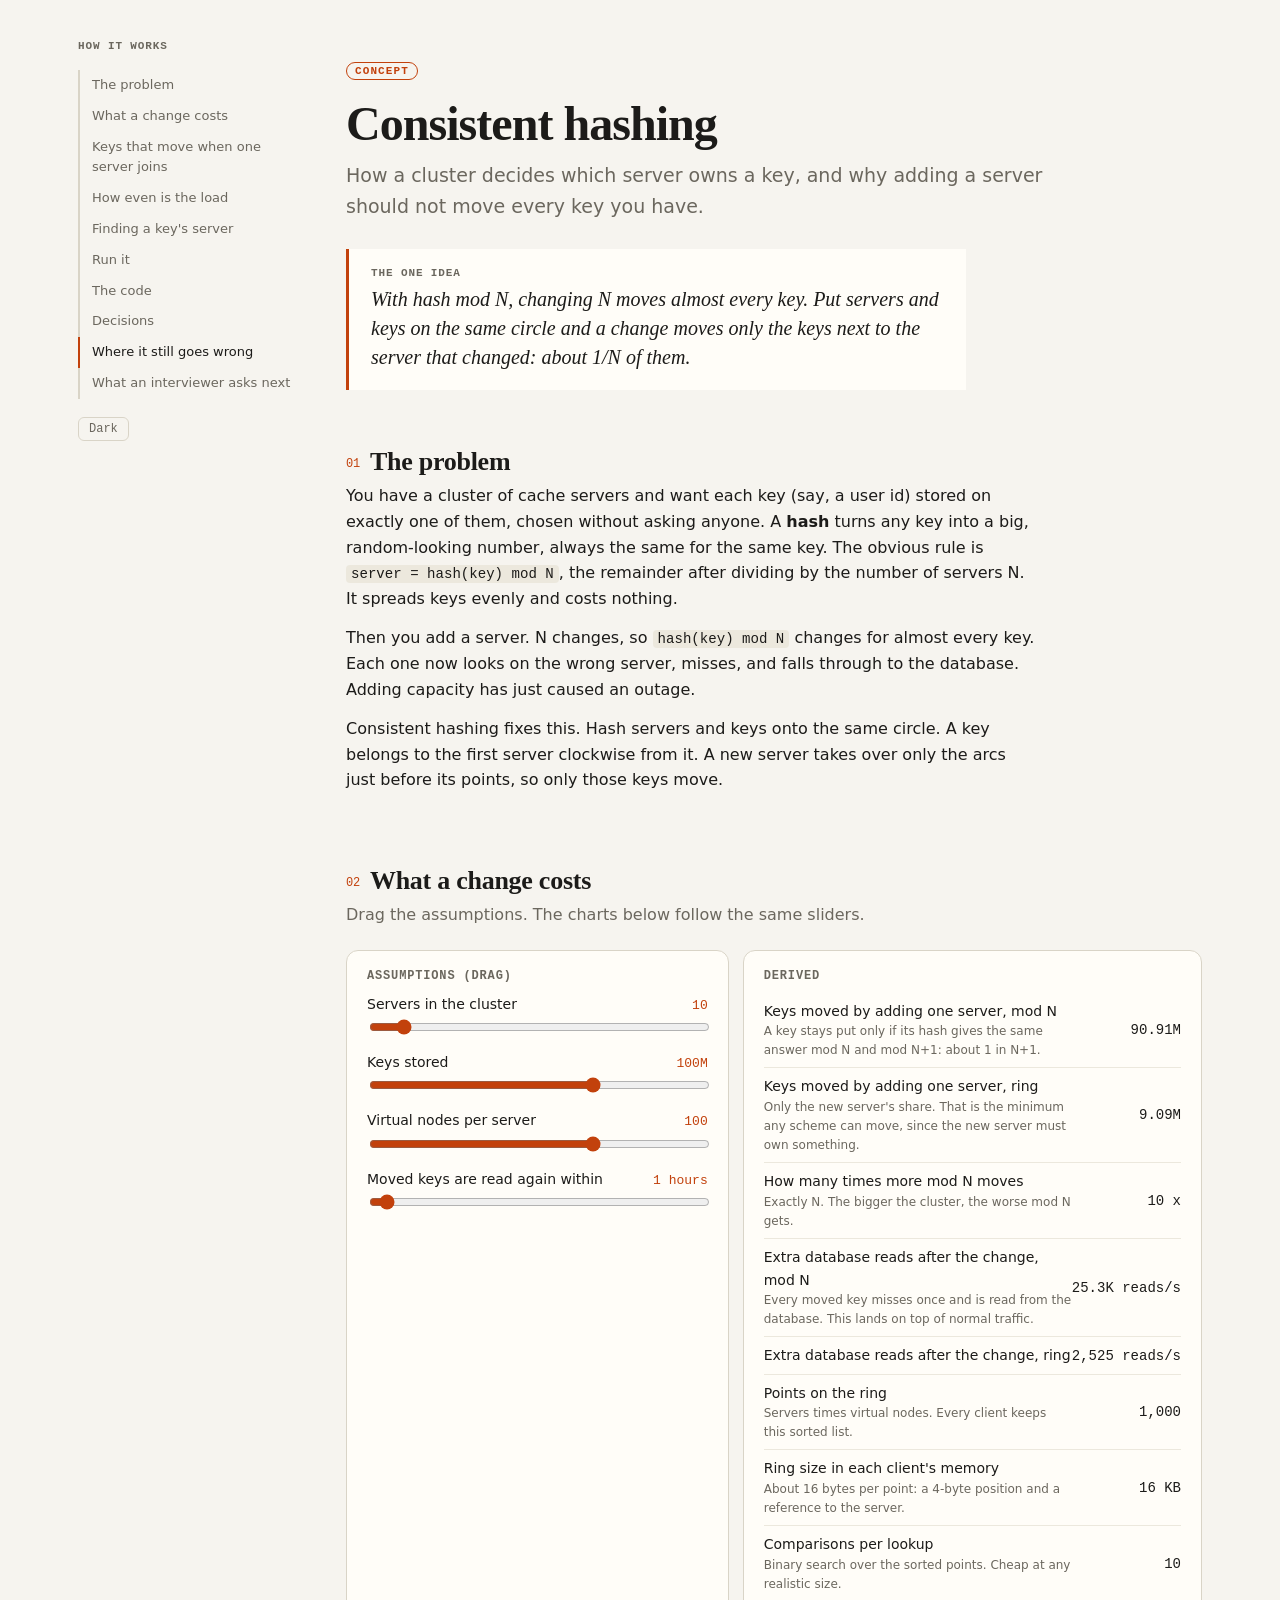
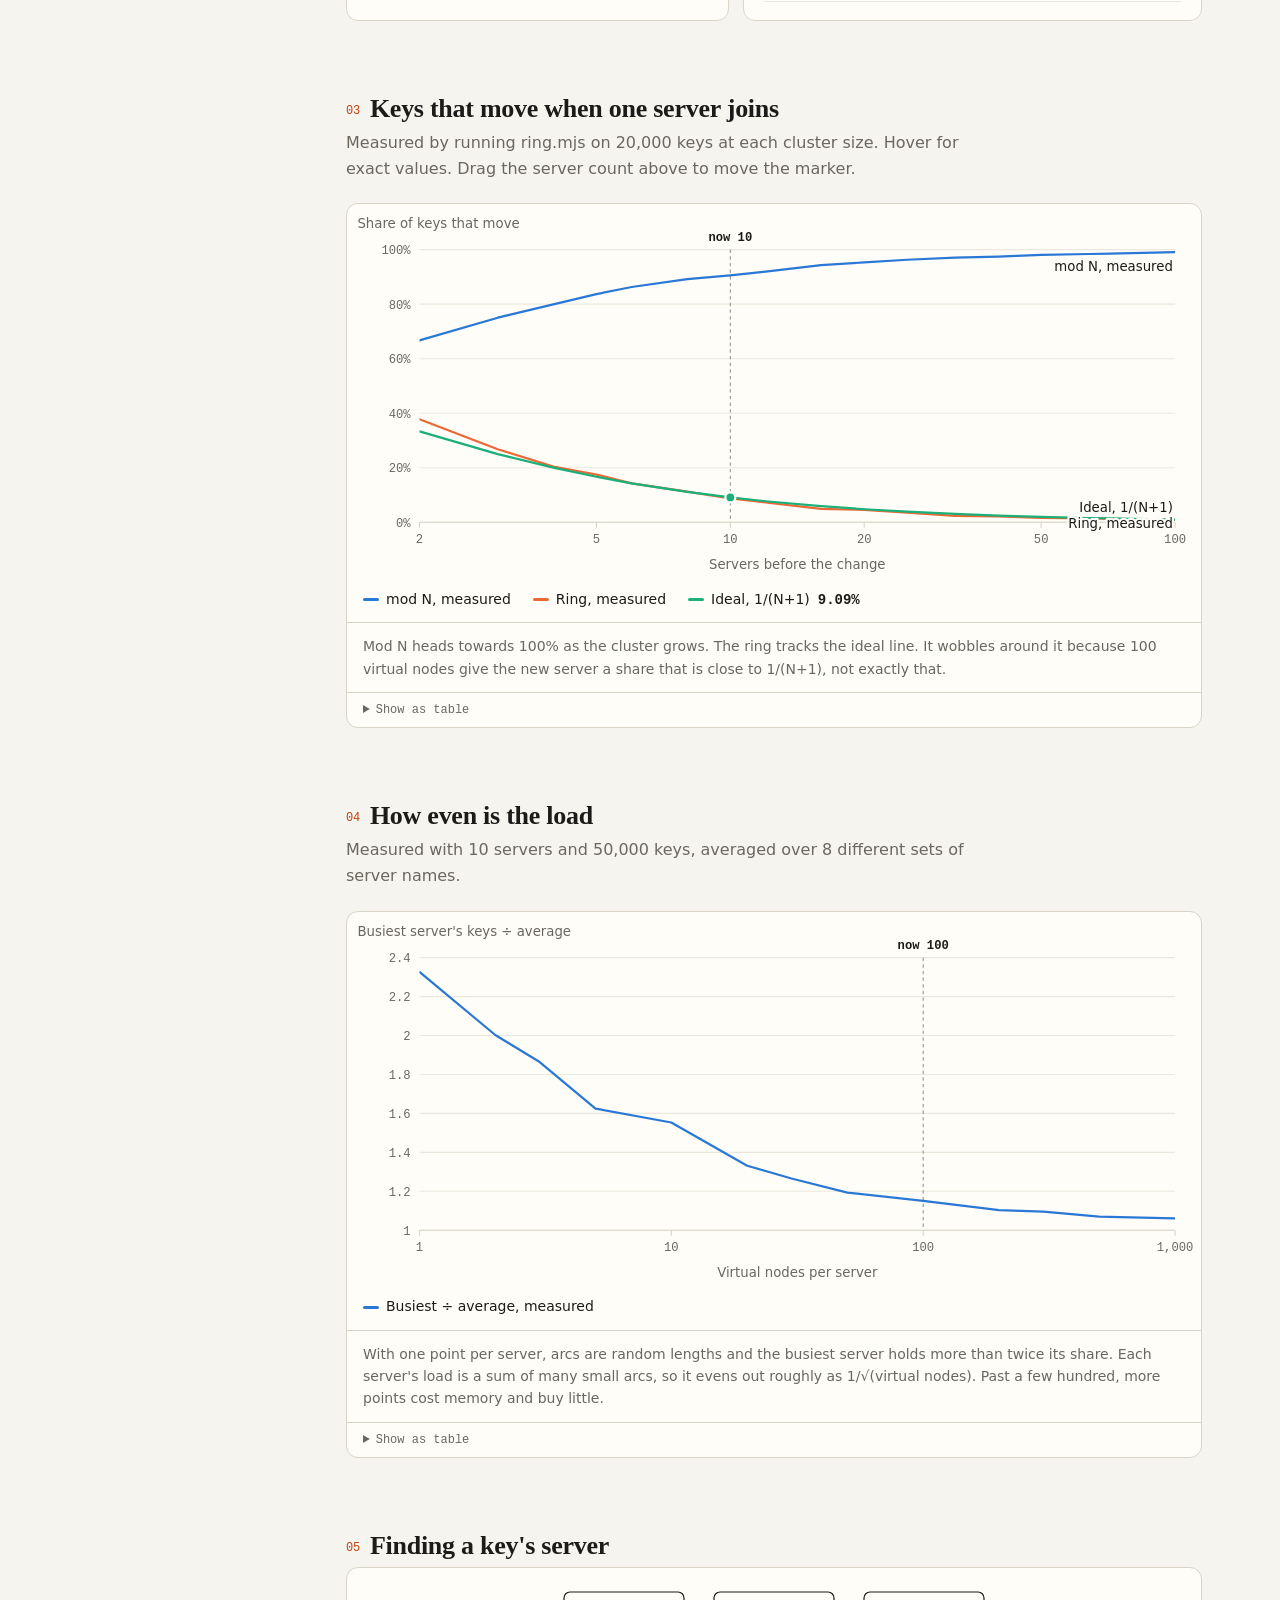
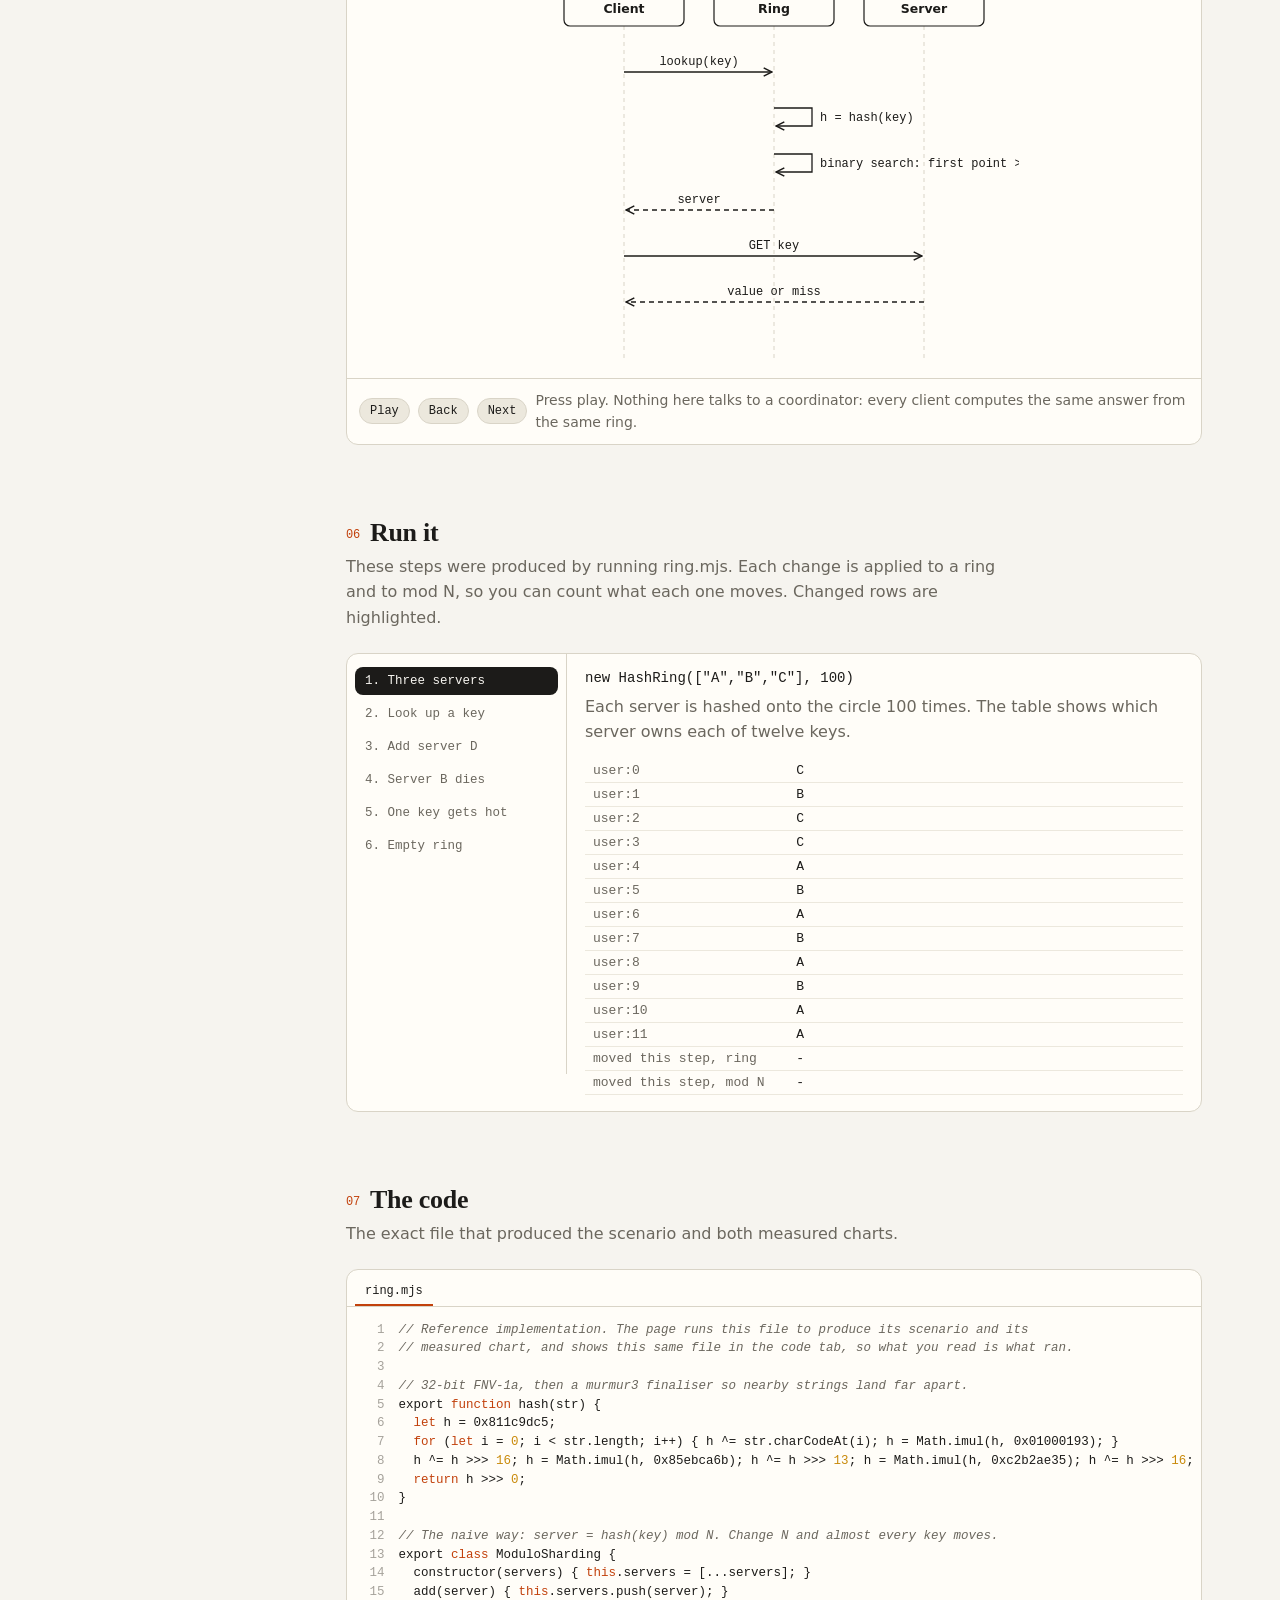
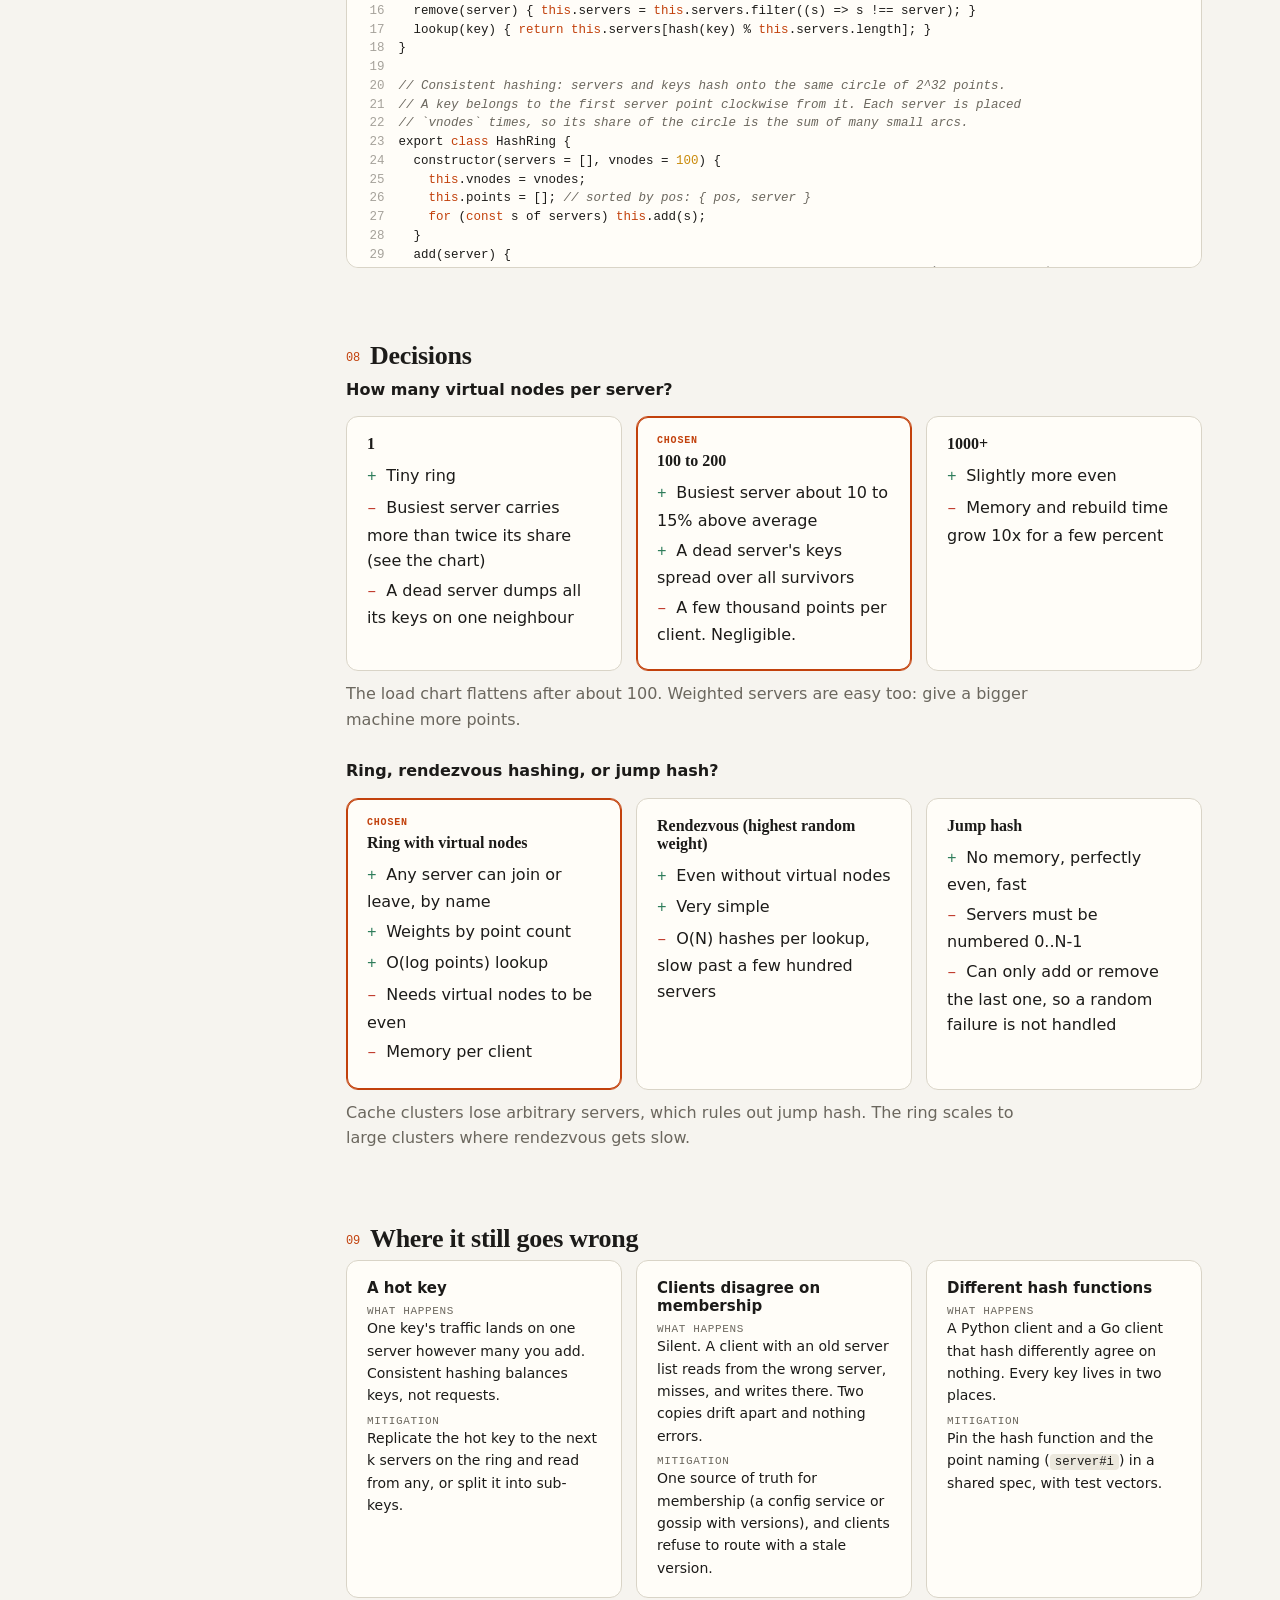
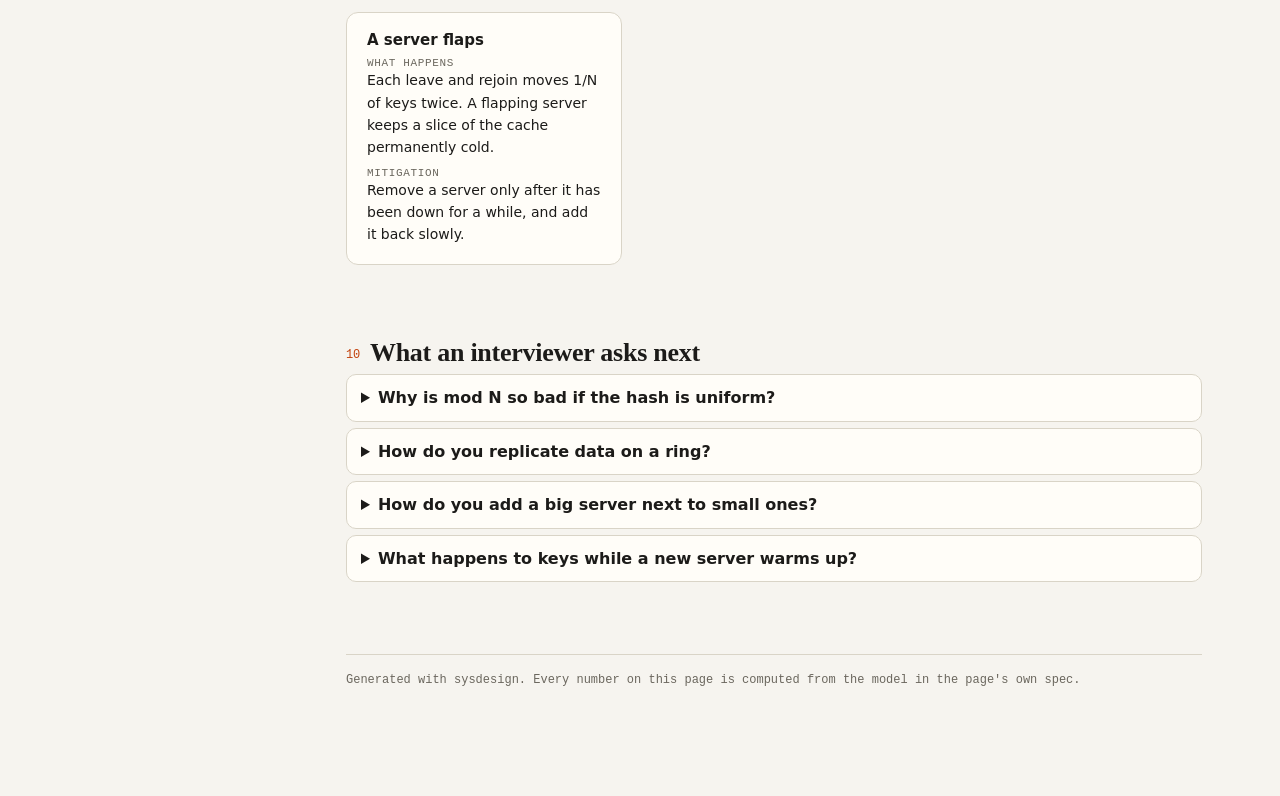
==== commit b310bd00: "Fix guidance and example content found in review Guidance: - SKILL.md runs make.mjs via ${CLAUDE_SKI" ====
--- a/examples/consistent-hashing/index.html
+++ b/examples/consistent-hashing/index.html
@@ -219,7 +219,7 @@
 @media(prefers-reduced-motion:reduce){html{scroll-behavior:auto}}
 </style></head>
 <body><div id="root"></div>
-<script id="spec" type="application/json">{"kind":"concept","title":"Consistent hashing","subtitle":"How a cluster decides which server owns a key, and why adding a server should not move every key you have.","idea":"With hash mod N, changing N moves almost every key. Put servers and keys on the same circle and a change moves only the keys next to the server that changed: about 1/N of them.","sections":[{"type":"text","title":"The problem","body":["You have a cluster of cache servers and want each key (say, a user id) stored on exactly one of them, chosen without asking anyone. A **hash** turns any key into a big, random-looking number, always the same for the same key. The obvious rule is `server = hash(key) mod N`, the remainder after dividing by the number of servers N. It spreads keys evenly and costs nothing.","Then you add a server. N changes, so `hash(key) mod N` changes for almost every key. Each one now looks on the wrong server, misses, and falls through to the database. Adding capacity has just caused an outage.","Consistent hashing fixes this. Hash servers and keys onto the same circle. A key belongs to the first server clockwise from it. A new server takes over only the arcs just before its points, so only those keys move."]},{"type":"estimation","title":"What a change costs","lede":"Drag the assumptions. The charts below follow the same sliders.","inputs":[{"id":"servers","label":"Servers in the cluster","value":10,"min":2,"max":100,"step":1},{"id":"keys","label":"Keys stored","value":100000000,"min":10000,"max":10000000000,"log":true,"fmt":"si"},{"id":"vnodes","label":"Virtual nodes per server","value":100,"min":1,"max":1000,"log":true,"fmt":"int"},{"id":"rereadHours","label":"Moved keys are read again within","value":1,"min":0.25,"max":24,"step":0.25,"unit":"hours"}],"rows":[{"id":"modMoves","label":"Keys moved by adding one server, mod N","expr":"=p.keys*p.servers/(p.servers+1)","fmt":"si","why":"A key stays put only if its hash gives the same answer mod N and mod N+1: about 1 in N+1."},{"id":"ringMoves","label":"Keys moved by adding one server, ring","expr":"=p.keys/(p.servers+1)","fmt":"si","why":"Only the new server's share. That is the minimum any scheme can move, since the new server must own something."},{"id":"factor","label":"How many times more mod N moves","expr":"=r.modMoves/r.ringMoves","fmt":"int","unit":"x","why":"Exactly N. The bigger the cluster, the worse mod N gets."},{"id":"missMod","label":"Extra database reads after the change, mod N","expr":"=r.modMoves/(p.rereadHours*3600)","fmt":"si","unit":"reads/s","why":"Every moved key misses once and is read from the database. This lands on top of normal traffic."},{"id":"missRing","label":"Extra database reads after the change, ring","expr":"=r.ringMoves/(p.rereadHours*3600)","fmt":"si","unit":"reads/s"},{"id":"points","label":"Points on the ring","expr":"=p.servers*p.vnodes","fmt":"int","why":"Servers times virtual nodes. Every client keeps this sorted list."},{"id":"ringBytes","label":"Ring size in each client's memory","expr":"=r.points*16","fmt":"bytes","why":"About 16 bytes per point: a 4-byte position and a reference to the server."},{"id":"steps","label":"Comparisons per lookup","expr":"=ceil(log2(r.points))","fmt":"int","why":"Binary search over the sorted points. Cheap at any realistic size."}]},{"type":"chart","title":"Keys that move when one server joins","lede":"Measured by running ring.mjs on 20,000 keys at each cluster size. Hover for exact values. Drag the server count above to move the marker.","x":{"label":"Servers before the change","values":[2,3,4,5,6,8,10,12,16,20,25,32,40,50,64,80,100],"log":true,"param":"servers","fmt":"int"},"y":{"label":"Share of keys that move","fmt":"pct","min":0,"max":1},"series":[{"label":"mod N, measured","y":[0.6672,0.75025,0.799,0.83695,0.863,0.89175,0.90585,0.91955,0.943,0.9531,0.96305,0.97055,0.97465,0.98105,0.98425,0.9875,0.99065]},{"label":"Ring, measured","y":[0.37755,0.26775,0.2045,0.17495,0.14245,0.11215,0.08685,0.07245,0.04895,0.045,0.0348,0.02335,0.02105,0.0159,0.01365,0.01115,0.0086]},{"label":"Ideal, 1/(N+1)","expr":"=1/(x+1)"}],"note":"Mod N heads towards 100% as the cluster grows. The ring tracks the ideal line. It wobbles around it because 100 virtual nodes give the new server a share that is close to 1/(N+1), not exactly that."},{"type":"chart","title":"How even is the load","lede":"Measured with 10 servers and 50,000 keys, averaged over 8 different sets of server names.","x":{"label":"Virtual nodes per server","values":[1,2,3,5,10,20,30,50,100,200,300,500,1000],"log":true,"param":"vnodes","fmt":"int"},"y":{"label":"Busiest server's keys ÷ average","min":1},"series":[{"label":"Busiest ÷ average, measured","y":[2.327,2.003,1.864,1.625,1.553,1.331,1.266,1.193,1.15,1.103,1.095,1.07,1.061]}],"note":"With one point per server, arcs are random lengths and the busiest server holds more than twice its share. Each server's load is a sum of many small arcs, so it evens out roughly as 1/√(virtual nodes). Past a few hundred, more points cost memory and buy little."},{"type":"sequence","title":"Finding a key's server","hint":"Press play. Nothing here talks to a coordinator: every client computes the same answer from the same ring.","actors":["Client","Ring","Server"],"messages":[{"from":"Client","to":"Ring","text":"lookup(key)","note":"The ring is a sorted array held by each client (or each proxy), not a service."},{"from":"Ring","to":"Ring","text":"h = hash(key)","note":"The same hash function as the server points. If two clients use different hashes they disagree on every key."},{"from":"Ring","to":"Ring","text":"binary search: first point >= h","note":"About log2(points) comparisons, then wrap to the start if h is past the last point."},{"from":"Ring","to":"Client","text":"server","ret":true,"note":"The owner of that point."},{"from":"Client","to":"Server","text":"GET key","note":"A direct request. The only shared state is the list of servers."},{"from":"Server","to":"Client","text":"value or miss","ret":true,"note":"A miss after a membership change is expected for the moved keys, about 1/N of them."}]},{"type":"scenario","title":"Run it","lede":"These steps were produced by running ring.mjs. Each change is applied to a ring and to mod N, so you can count what each one moves. Changed rows are highlighted.","steps":[{"title":"Three servers","call":"new HashRing([\"A\",\"B\",\"C\"], 100)","note":"Each server is hashed onto the circle 100 times. The table shows which server owns each of twelve keys.","state":{"user:0":"C","user:1":"B","user:2":"C","user:3":"C","user:4":"A","user:5":"B","user:6":"A","user:7":"B","user:8":"A","user:9":"B","user:10":"A","user:11":"A","moved this step, ring":"-","moved this step, mod N":"-"}},{"title":"Look up a key","call":"ring.lookup(\"user:7\")","result":"B","note":"Hash the key, binary-search for the first server point at or after it, wrap past the end. About log2(300) = 9 comparisons.","state":{"user:0":"C","user:1":"B","user:2":"C","user:3":"C","user:4":"A","user:5":"B","user:6":"A","user:7":"B","user:8":"A","user:9":"B","user:10":"A","user:11":"A","moved this step, ring":"-","moved this step, mod N":"-"}},{"title":"Add server D","call":"ring.add(\"D\")  // and mod.add(\"D\")","result":"added","note":"Every key the ring moved went to D. No key moved between A, B and C. Mod N, given the same change, reshuffled most keys between the old servers too.","state":{"user:0":"C","user:1":"B","user:2":"C","user:3":"C","user:4":"A","user:5":"B","user:6":"A","user:7":"B","user:8":"A","user:9":"B","user:10":"A","user:11":"A","moved this step, ring":"0 of 12","moved this step, mod N":"0 of 12"}},{"title":"Server B dies","call":"ring.remove(\"B\")  // and mod.remove(\"B\")","result":"removed","note":"The ring moves only B's keys, spread over the survivors because B's 100 points were scattered. Mod N moves keys that never touched B.","state":{"user:0":"C","user:1":"B","user:2":"C","user:3":"C","user:4":"A","user:5":"B","user:6":"A","user:7":"B","user:8":"A","user:9":"B","user:10":"A","user:11":"A","moved this step, ring":"0 of 12","moved this step, mod N":"0 of 12"}},{"title":"One key gets hot","call":"for 10,000 requests: ring.lookup(\"user:7\")","result":"all 10,000 go to B","note":"The weak point. Consistent hashing spreads keys, not traffic. A hot key stays on one server no matter how many servers you add. Fix it above the ring: replicate that key, or split it into user:7#1..k.","state":{"user:0":"C","user:1":"B","user:2":"C","user:3":"C","user:4":"A","user:5":"B","user:6":"A","user:7":"B","user:8":"A","user:9":"B","user:10":"A","user:11":"A","moved this step, ring":"-","moved this step, mod N":"-"}},{"title":"Empty ring","call":"new HashRing([]).lookup(\"user:1\")","result":"Error: ring is empty","note":"With no servers there is no owner. The caller must treat this as an outage, not as a cache miss.","state":{"user:0":"C","user:1":"B","user:2":"C","user:3":"C","user:4":"A","user:5":"B","user:6":"A","user:7":"B","user:8":"A","user:9":"B","user:10":"A","user:11":"A","moved this step, ring":"0 of 12","moved this step, mod N":"0 of 12"}}]},{"type":"code","title":"The code","lede":"The exact file that produced the scenario and both measured charts.","files":[{"name":"ring.mjs","src":"// Reference implementation. The page runs this file to produce its scenario and its\n// measured chart, and shows this same file in the code tab, so what you read is what ran.\n\n// 32-bit FNV-1a, then a murmur3 finaliser so nearby strings land far apart.\nexport function hash(str) {\n  let h = 0x811c9dc5;\n  for (let i = 0; i \u003c str.length; i++) { h ^= str.charCodeAt(i); h = Math.imul(h, 0x01000193); }\n  h ^= h >>> 16; h = Math.imul(h, 0x85ebca6b); h ^= h >>> 13; h = Math.imul(h, 0xc2b2ae35); h ^= h >>> 16;\n  return h >>> 0;\n}\n\n// The naive way: server = hash(key) mod N. Change N and almost every key moves.\nexport class ModuloSharding {\n  constructor(servers) { this.servers = [...servers]; }\n  add(server) { this.servers.push(server); }\n  remove(server) { this.servers = this.servers.filter((s) => s !== server); }\n  lookup(key) { return this.servers[hash(key) % this.servers.length]; }\n}\n\n// Consistent hashing: servers and keys hash onto the same circle of 2^32 points.\n// A key belongs to the first server point clockwise from it. Each server is placed\n// `vnodes` times, so its share of the circle is the sum of many small arcs.\nexport class HashRing {\n  constructor(servers = [], vnodes = 100) {\n    this.vnodes = vnodes;\n    this.points = []; // sorted by pos: { pos, server }\n    for (const s of servers) this.add(s);\n  }\n  add(server) {\n    for (let i = 0; i \u003c this.vnodes; i++) this.points.push({ pos: hash(`${server}#${i}`), server });\n    this.points.sort((a, b) => a.pos - b.pos);\n  }\n  remove(server) {\n    this.points = this.points.filter((p) => p.server !== server);\n  }\n  lookup(key) {\n    if (!this.points.length) throw new Error(\"ring is empty\");\n    const h = hash(key);\n    let lo = 0, hi = this.points.length; // first point with pos >= h\n    while (lo \u003c hi) { const mid = (lo + hi) >> 1; if (this.points[mid].pos \u003c h) lo = mid + 1; else hi = mid; }\n    return this.points[lo === this.points.length ? 0 : lo].server; // past the end wraps to the start\n  }\n}\n\n// Helpers the page uses to measure the two properties that matter.\nexport function placement(router, keys) {\n  const out = {};\n  for (const k of keys) out[k] = router.lookup(k);\n  return out;\n}\n\nexport function moved(before, after) {\n  return Object.keys(before).filter((k) => before[k] !== after[k]).length;\n}\n\n// Busiest server's key count divided by the average. 1.0 is perfectly even.\nexport function imbalance(router, keys, servers) {\n  const count = Object.fromEntries(servers.map((s) => [s, 0]));\n  for (const k of keys) count[router.lookup(k)]++;\n  return Math.max(...Object.values(count)) / (keys.length / servers.length);\n}\n"}]},{"type":"tradeoffs","title":"Decisions","items":[{"question":"How many virtual nodes per server?","options":[{"name":"1","pros":["Tiny ring"],"cons":["Busiest server carries more than twice its share (see the chart)","A dead server dumps all its keys on one neighbour"]},{"name":"100 to 200","pick":true,"pros":["Busiest server about 10 to 15% above average","A dead server's keys spread over all survivors"],"cons":["A few thousand points per client. Negligible."]},{"name":"1000+","pros":["Slightly more even"],"cons":["Memory and rebuild time grow 10x for a few percent"]}],"why":"The load chart flattens after about 100. Weighted servers are easy too: give a bigger machine more points."},{"question":"Ring, rendezvous hashing, or jump hash?","options":[{"name":"Ring with virtual nodes","pick":true,"pros":["Any server can join or leave, by name","Weights by point count","O(log points) lookup"],"cons":["Needs virtual nodes to be even","Memory per client"]},{"name":"Rendezvous (highest random weight)","pros":["Perfectly even, no virtual nodes","Very simple"],"cons":["O(N) hashes per lookup, slow past a few hundred servers"]},{"name":"Jump hash","pros":["No memory, perfectly even, fast"],"cons":["Servers must be numbered 0..N-1","Can only add or remove the last one, so a random failure is not handled"]}],"why":"Cache clusters lose arbitrary servers, which rules out jump hash. The ring scales to large clusters where rendezvous gets slow."}]},{"type":"failures","title":"Where it still goes wrong","items":[{"what":"A hot key","effect":"One key's traffic lands on one server however many you add. Consistent hashing balances keys, not requests.","mitigation":"Replicate the hot key to the next k servers on the ring and read from any, or split it into sub-keys."},{"what":"Clients disagree on membership","effect":"Silent. A client with an old server list reads from the wrong server, misses, and writes there. Two copies drift apart and nothing errors.","mitigation":"One source of truth for membership (a config service or gossip with versions), and clients refuse to route with a stale version."},{"what":"Different hash functions","effect":"A Python client and a Go client that hash differently agree on nothing. Every key lives in two places.","mitigation":"Pin the hash function and the point naming (`server#i`) in a shared spec, with test vectors."},{"what":"A server flaps","effect":"Each leave and rejoin moves 1/N of keys twice. A flapping server keeps a slice of the cache permanently cold.","mitigation":"Remove a server only after it has been down for a while, and add it back slowly."}]},{"type":"qa","title":"What an interviewer asks next","items":[{"q":"Why is mod N so bad if the hash is uniform?","a":["Uniform spread is not the issue. Stability is. A key keeps its server only if hash mod N equals hash mod N+1, which happens for about 1 in N+1 keys. The other N/(N+1) all miss at once."]},{"q":"How do you replicate data on a ring?","a":["Walk clockwise from the key and take the first R distinct servers. That is what Dynamo and Cassandra do. Skip points that belong to a server you already picked, or two replicas can land on the same machine."]},{"q":"How do you add a big server next to small ones?","a":["Give it more virtual nodes. Its share of the circle is proportional to its point count, so twice the points is about twice the keys."]},{"q":"What happens to keys while a new server warms up?","a":["They miss on the new server and are fetched from the database. To soften it, read from the old owner on a miss during a warm-up window, or copy the moving arcs before switching ownership."]}]}]}</script>
+<script id="spec" type="application/json">{"kind":"concept","title":"Consistent hashing","subtitle":"How a cluster decides which server owns a key, and why adding a server should not move every key you have.","idea":"With hash mod N, changing N moves almost every key. Put servers and keys on the same circle and a change moves only the keys next to the server that changed: about 1/N of them.","sections":[{"type":"text","title":"The problem","body":["You have a cluster of cache servers and want each key (say, a user id) stored on exactly one of them, chosen without asking anyone. A **hash** turns any key into a big, random-looking number, always the same for the same key. The obvious rule is `server = hash(key) mod N`, the remainder after dividing by the number of servers N. It spreads keys evenly and costs nothing.","Then you add a server. N changes, so `hash(key) mod N` changes for almost every key. Each one now looks on the wrong server, misses, and falls through to the database. Adding capacity has just caused an outage.","Consistent hashing fixes this. Hash servers and keys onto the same circle. A key belongs to the first server clockwise from it. A new server takes over only the arcs just before its points, so only those keys move."]},{"type":"estimation","title":"What a change costs","lede":"Drag the assumptions. The charts below follow the same sliders.","inputs":[{"id":"servers","label":"Servers in the cluster","value":10,"min":2,"max":100,"step":1},{"id":"keys","label":"Keys stored","value":100000000,"min":10000,"max":10000000000,"log":true,"fmt":"si"},{"id":"vnodes","label":"Virtual nodes per server","value":100,"min":1,"max":1000,"log":true,"fmt":"int"},{"id":"rereadHours","label":"Moved keys are read again within","value":1,"min":0.25,"max":24,"step":0.25,"unit":"hours"}],"rows":[{"id":"modMoves","label":"Keys moved by adding one server, mod N","expr":"=p.keys*p.servers/(p.servers+1)","fmt":"si","why":"A key stays put only if its hash gives the same answer mod N and mod N+1: about 1 in N+1."},{"id":"ringMoves","label":"Keys moved by adding one server, ring","expr":"=p.keys/(p.servers+1)","fmt":"si","why":"Only the new server's share. That is the minimum any scheme can move, since the new server must own something."},{"id":"factor","label":"How many times more mod N moves","expr":"=r.modMoves/r.ringMoves","fmt":"int","unit":"x","why":"Exactly N. The bigger the cluster, the worse mod N gets."},{"id":"missMod","label":"Extra database reads after the change, mod N","expr":"=r.modMoves/(p.rereadHours*3600)","fmt":"si","unit":"reads/s","why":"Every moved key misses once and is read from the database. This lands on top of normal traffic."},{"id":"missRing","label":"Extra database reads after the change, ring","expr":"=r.ringMoves/(p.rereadHours*3600)","fmt":"si","unit":"reads/s"},{"id":"points","label":"Points on the ring","expr":"=p.servers*p.vnodes","fmt":"int","why":"Servers times virtual nodes. Every client keeps this sorted list."},{"id":"ringBytes","label":"Ring size in each client's memory","expr":"=r.points*16","fmt":"bytes","why":"About 16 bytes per point: a 4-byte position and a reference to the server."},{"id":"steps","label":"Comparisons per lookup","expr":"=ceil(log2(r.points))","fmt":"int","why":"Binary search over the sorted points. Cheap at any realistic size."}]},{"type":"chart","title":"Keys that move when one server joins","lede":"Measured by running ring.mjs on 20,000 keys at each cluster size. Hover for exact values. Drag the server count above to move the marker.","x":{"label":"Servers before the change","values":[2,3,4,5,6,8,10,12,16,20,25,32,40,50,64,80,100],"log":true,"param":"servers","fmt":"int"},"y":{"label":"Share of keys that move","fmt":"pct","min":0,"max":1},"series":[{"label":"mod N, measured","y":[0.6672,0.75025,0.799,0.83695,0.863,0.89175,0.90585,0.91955,0.943,0.9531,0.96305,0.97055,0.97465,0.98105,0.98425,0.9875,0.99065]},{"label":"Ring, measured","y":[0.37755,0.26775,0.2045,0.17495,0.14245,0.11215,0.08685,0.07245,0.04895,0.045,0.0348,0.02335,0.02105,0.0159,0.01365,0.01115,0.0086]},{"label":"Ideal, 1/(N+1)","expr":"=1/(x+1)"}],"note":"Mod N heads towards 100% as the cluster grows. The ring tracks the ideal line. It wobbles around it because 100 virtual nodes give the new server a share that is close to 1/(N+1), not exactly that."},{"type":"chart","title":"How even is the load","lede":"Measured with 10 servers and 50,000 keys, averaged over 8 different sets of server names.","x":{"label":"Virtual nodes per server","values":[1,2,3,5,10,20,30,50,100,200,300,500,1000],"log":true,"param":"vnodes","fmt":"int"},"y":{"label":"Busiest server's keys ÷ average","min":1},"series":[{"label":"Busiest ÷ average, measured","y":[2.327,2.003,1.864,1.625,1.553,1.331,1.266,1.193,1.15,1.103,1.095,1.07,1.061]}],"note":"With one point per server, arcs are random lengths and the busiest server holds more than twice its share. Each server's load is a sum of many small arcs, so it evens out roughly as 1/√(virtual nodes). Past a few hundred, more points cost memory and buy little."},{"type":"sequence","title":"Finding a key's server","hint":"Press play. Nothing here talks to a coordinator: every client computes the same answer from the same ring.","actors":["Client","Ring","Server"],"messages":[{"from":"Client","to":"Ring","text":"lookup(key)","note":"The ring is a sorted array held by each client (or each proxy), not a service."},{"from":"Ring","to":"Ring","text":"h = hash(key)","note":"The same hash function as the server points. If two clients use different hashes they disagree on every key."},{"from":"Ring","to":"Ring","text":"binary search: first point >= h","note":"About log2(points) comparisons, then wrap to the start if h is past the last point."},{"from":"Ring","to":"Client","text":"server","ret":true,"note":"The owner of that point."},{"from":"Client","to":"Server","text":"GET key","note":"A direct request. The only shared state is the list of servers."},{"from":"Server","to":"Client","text":"value or miss","ret":true,"note":"A miss after a membership change is expected for the moved keys, about 1/N of them."}]},{"type":"scenario","title":"Run it","lede":"These steps were produced by running ring.mjs. Each change is applied to a ring and to mod N, so you can count what each one moves. Changed rows are highlighted.","steps":[{"title":"Three servers","call":"new HashRing([\"A\",\"B\",\"C\"], 100)","note":"Each server is hashed onto the circle 100 times. The table shows which server owns each of twelve keys.","state":{"user:0":"C","user:1":"B","user:2":"C","user:3":"C","user:4":"A","user:5":"B","user:6":"A","user:7":"B","user:8":"A","user:9":"B","user:10":"A","user:11":"A","moved this step, ring":"-","moved this step, mod N":"-"}},{"title":"Look up a key","call":"ring.lookup(\"user:7\")","result":"B","note":"Hash the key, binary-search for the first server point at or after it, wrap past the end. About log2(300) = 9 comparisons.","state":{"user:0":"C","user:1":"B","user:2":"C","user:3":"C","user:4":"A","user:5":"B","user:6":"A","user:7":"B","user:8":"A","user:9":"B","user:10":"A","user:11":"A","moved this step, ring":"-","moved this step, mod N":"-"}},{"title":"Add server D","call":"ring.add(\"D\")  // and mod.add(\"D\")","result":"added","note":"Every key the ring moved went to D. No key moved between A, B and C. Mod N, given the same change, reshuffled most keys between the old servers too.","state":{"user:0":"D","user:1":"B","user:2":"D","user:3":"D","user:4":"A","user:5":"B","user:6":"A","user:7":"B","user:8":"D","user:9":"B","user:10":"D","user:11":"A","moved this step, ring":"5 of 12","moved this step, mod N":"8 of 12"}},{"title":"Server B dies","call":"ring.remove(\"B\")  // and mod.remove(\"B\")","result":"removed","note":"The ring moves only B's keys, spread over the survivors because B's 100 points were scattered. Mod N moves keys that never touched B.","state":{"user:0":"D","user:1":"A","user:2":"D","user:3":"D","user:4":"A","user:5":"C","user:6":"A","user:7":"C","user:8":"D","user:9":"D","user:10":"D","user:11":"A","moved this step, ring":"4 of 12","moved this step, mod N":"10 of 12"}},{"title":"One key gets hot","call":"for 10,000 requests: ring.lookup(\"user:7\")","result":"all 10,000 go to C","note":"The weak point. Consistent hashing spreads keys, not traffic. A hot key stays on one server no matter how many servers you add. Fix it above the ring: replicate that key, or split it into user:7#1..k.","state":{"user:0":"D","user:1":"A","user:2":"D","user:3":"D","user:4":"A","user:5":"C","user:6":"A","user:7":"C","user:8":"D","user:9":"D","user:10":"D","user:11":"A","moved this step, ring":"-","moved this step, mod N":"-"}},{"title":"Empty ring","call":"new HashRing([]).lookup(\"user:1\")","result":"Error: ring is empty","note":"With no servers there is no owner. The caller must treat this as an outage, not as a cache miss.","state":{"user:0":"D","user:1":"A","user:2":"D","user:3":"D","user:4":"A","user:5":"C","user:6":"A","user:7":"C","user:8":"D","user:9":"D","user:10":"D","user:11":"A","moved this step, ring":"-","moved this step, mod N":"-"}}]},{"type":"code","title":"The code","lede":"The exact file that produced the scenario and both measured charts.","files":[{"name":"ring.mjs","src":"// Reference implementation. The page runs this file to produce its scenario and its\n// measured chart, and shows this same file in the code tab, so what you read is what ran.\n\n// 32-bit FNV-1a, then a murmur3 finaliser so nearby strings land far apart.\nexport function hash(str) {\n  let h = 0x811c9dc5;\n  for (let i = 0; i \u003c str.length; i++) { h ^= str.charCodeAt(i); h = Math.imul(h, 0x01000193); }\n  h ^= h >>> 16; h = Math.imul(h, 0x85ebca6b); h ^= h >>> 13; h = Math.imul(h, 0xc2b2ae35); h ^= h >>> 16;\n  return h >>> 0;\n}\n\n// The naive way: server = hash(key) mod N. Change N and almost every key moves.\nexport class ModuloSharding {\n  constructor(servers) { this.servers = [...servers]; }\n  add(server) { this.servers.push(server); }\n  remove(server) { this.servers = this.servers.filter((s) => s !== server); }\n  lookup(key) { return this.servers[hash(key) % this.servers.length]; }\n}\n\n// Consistent hashing: servers and keys hash onto the same circle of 2^32 points.\n// A key belongs to the first server point clockwise from it. Each server is placed\n// `vnodes` times, so its share of the circle is the sum of many small arcs.\nexport class HashRing {\n  constructor(servers = [], vnodes = 100) {\n    this.vnodes = vnodes;\n    this.points = []; // sorted by pos: { pos, server }\n    for (const s of servers) this.add(s);\n  }\n  add(server) {\n    for (let i = 0; i \u003c this.vnodes; i++) this.points.push({ pos: hash(`${server}#${i}`), server });\n    this.points.sort((a, b) => a.pos - b.pos);\n  }\n  remove(server) {\n    this.points = this.points.filter((p) => p.server !== server);\n  }\n  lookup(key) {\n    if (!this.points.length) throw new Error(\"ring is empty\");\n    const h = hash(key);\n    let lo = 0, hi = this.points.length; // first point with pos >= h\n    while (lo \u003c hi) { const mid = (lo + hi) >> 1; if (this.points[mid].pos \u003c h) lo = mid + 1; else hi = mid; }\n    return this.points[lo === this.points.length ? 0 : lo].server; // past the end wraps to the start\n  }\n}\n\n// Helpers the page uses to measure the two properties that matter.\nexport function placement(router, keys) {\n  const out = {};\n  for (const k of keys) out[k] = router.lookup(k);\n  return out;\n}\n\nexport function moved(before, after) {\n  return Object.keys(before).filter((k) => before[k] !== after[k]).length;\n}\n\n// Busiest server's key count divided by the average. 1.0 is perfectly even.\nexport function imbalance(router, keys, servers) {\n  const count = Object.fromEntries(servers.map((s) => [s, 0]));\n  for (const k of keys) count[router.lookup(k)]++;\n  return Math.max(...Object.values(count)) / (keys.length / servers.length);\n}\n"}]},{"type":"tradeoffs","title":"Decisions","items":[{"question":"How many virtual nodes per server?","options":[{"name":"1","pros":["Tiny ring"],"cons":["Busiest server carries more than twice its share (see the chart)","A dead server dumps all its keys on one neighbour"]},{"name":"100 to 200","pick":true,"pros":["Busiest server about 10 to 15% above average","A dead server's keys spread over all survivors"],"cons":["A few thousand points per client. Negligible."]},{"name":"1000+","pros":["Slightly more even"],"cons":["Memory and rebuild time grow 10x for a few percent"]}],"why":"The load chart flattens after about 100. Weighted servers are easy too: give a bigger machine more points."},{"question":"Ring, rendezvous hashing, or jump hash?","options":[{"name":"Ring with virtual nodes","pick":true,"pros":["Any server can join or leave, by name","Weights by point count","O(log points) lookup"],"cons":["Needs virtual nodes to be even","Memory per client"]},{"name":"Rendezvous (highest random weight)","pros":["Even without virtual nodes","Very simple"],"cons":["O(N) hashes per lookup, slow past a few hundred servers"]},{"name":"Jump hash","pros":["No memory, perfectly even, fast"],"cons":["Servers must be numbered 0..N-1","Can only add or remove the last one, so a random failure is not handled"]}],"why":"Cache clusters lose arbitrary servers, which rules out jump hash. The ring scales to large clusters where rendezvous gets slow."}]},{"type":"failures","title":"Where it still goes wrong","items":[{"what":"A hot key","effect":"One key's traffic lands on one server however many you add. Consistent hashing balances keys, not requests.","mitigation":"Replicate the hot key to the next k servers on the ring and read from any, or split it into sub-keys."},{"what":"Clients disagree on membership","effect":"Silent. A client with an old server list reads from the wrong server, misses, and writes there. Two copies drift apart and nothing errors.","mitigation":"One source of truth for membership (a config service or gossip with versions), and clients refuse to route with a stale version."},{"what":"Different hash functions","effect":"A Python client and a Go client that hash differently agree on nothing. Every key lives in two places.","mitigation":"Pin the hash function and the point naming (`server#i`) in a shared spec, with test vectors."},{"what":"A server flaps","effect":"Each leave and rejoin moves 1/N of keys twice. A flapping server keeps a slice of the cache permanently cold.","mitigation":"Remove a server only after it has been down for a while, and add it back slowly."}]},{"type":"qa","title":"What an interviewer asks next","items":[{"q":"Why is mod N so bad if the hash is uniform?","a":["Uniform spread is not the issue. Stability is. A key keeps its server only if hash mod N equals hash mod N+1, which happens for about 1 in N+1 keys. The other N/(N+1) all miss at once."]},{"q":"How do you replicate data on a ring?","a":["Walk clockwise from the key and take the first R distinct servers. That is what Dynamo and Cassandra do. Skip points that belong to a server you already picked, or two replicas can land on the same machine."]},{"q":"How do you add a big server next to small ones?","a":["Give it more virtual nodes. Its share of the circle is proportional to its point count, so twice the points is about twice the keys."]},{"q":"What happens to keys while a new server warms up?","a":["They miss on the new server and are fetched from the database. To soften it, read from the old owner on a miss during a warm-up window, or copy the moving arcs before switching ownership."]}]}]}</script>
 <script>/* sysdesign runtime. Renders a page from the JSON spec in <script id="spec">.
    No dependencies. Everything on the page is computed from the spec's own
    inputs and formulas, so numbers in prose, tables and the simulation agree. */
@@ -323,12 +323,36 @@
   var DEFAULTS = {};
   function onChange(fn) { listeners.push(fn); }
   function readsSim(row) { return typeof row.expr === "string" && /\bm\./.test(row.expr); }
-  // Rows that do not read the simulation are computed first, so the simulation can use them.
-  // Rows that read it are computed after, against that run's result (never a stale one).
+  // Rows are computed in dependency order, wherever they sit on the page. A row that reads the
+  // simulation (m), directly or through another row, is computed after the simulation runs;
+  // every other row before it, so the simulation can use them.
+  var PLAN = null;
+  function rowPlan() {
+    if (PLAN) return PLAN;
+    var by = {}, order = [], state = {}, sim = {};
+    (SPEC.sections || []).forEach(function (s) { (s.rows || []).forEach(function (row) { if (row.id) by[row.id] = row; }); });
+    function visit(row) {
+      if (state[row.id] === 2) return;
+      if (state[row.id] === 1) { fail("rows depend on each other in a loop at " + row.id); return; }
+      state[row.id] = 1;
+      var uses = readsSim(row), re = /\br\.(\w+)/g, mm, t = typeof row.expr === "string" ? row.expr : "";
+      while ((mm = re.exec(t))) if (by[mm[1]]) { visit(by[mm[1]]); if (sim[mm[1]]) uses = true; }
+      sim[row.id] = uses; state[row.id] = 2; order.push(row);
+    }
+    Object.keys(by).forEach(function (id) { visit(by[id]); });
+    return PLAN = { order: order, sim: sim };
+  }
+  // Does this expression depend on the simulation, directly or through a row?
+  function needsSim(expr) {
+    if (typeof expr !== "string") return false;
+    if (/\bm\./.test(expr)) return true;
+    var plan = rowPlan(), re = /\br\.(\w+)/g, mm;
+    while ((mm = re.exec(expr))) if (plan.sim[mm[1]]) return true;
+    return false;
+  }
   function computeRows(simPass, m) {
-    (SPEC.sections || []).forEach(function (s) {
-      (s.rows || []).forEach(function (row) { if (row.id && readsSim(row) === simPass) S.r[row.id] = val(row.expr, m); });
-    });
+    var plan = rowPlan();
+    plan.order.forEach(function (row) { if (!!plan.sim[row.id] === simPass) S.r[row.id] = val(row.expr, m); });
   }
   function archSection() { return (SPEC.sections || []).filter(function (s) { return s.type === "arch"; })[0]; }
   function recompute() {
@@ -367,7 +391,7 @@
       inn[id].forEach(function (e) { inflow += flow[e._k] || 0; });
       var inst = n.instances != null ? Math.max(0, val(n.instances)) : 1;
       var cap = n.cap != null ? val(n.cap) : Infinity;
-      var total = inst * cap;
+      var total = inst === 0 ? 0 : inst * cap; // a dead node has no capacity, even if its cap is unlimited
       var acc = Math.min(inflow, total);
       var rho = total === Infinity ? 0 : total > 0 ? inflow / total : (inflow > 0 ? 9 : 0);
       var svc = n.ms != null ? val(n.ms) : 0;
@@ -380,7 +404,8 @@
       var outs = out[id], eq = outs.filter(function (e) { return e.share == null && !e.call && !e.async; }).length;
       outs.forEach(function (e) {
         var sh = e.share != null ? val(e.share) : (e.call || e.async) ? 1 : 1 / Math.max(1, eq);
-        if (e.miss) sh *= (1 - r.hit);
+        // a cache answers hits itself: every route onward carries only the misses
+        if (e.miss || (r.hit && !e.call && !e.async)) sh *= (1 - r.hit);
         var mult = e.mult != null ? val(e.mult) : 1;
         flow[e._k] = acc * sh * mult;
         res.edges[e._k] = { flow: flow[e._k], share: sh, mult: mult };
@@ -397,14 +422,15 @@
         var sh = res.edges[e._k].share, c = path(e.to);
         s += sh * c.s; l += sh * c.l; cover += sh;
       });
-      var hitShare = r.hit && alts.some(function (e) { return e.miss; }) ? r.hit : 0;
+      var hitShare = r.hit && alts.length ? r.hit : 0;
       s += hitShare; cover += hitShare;
       if (!alts.length) s = 1; else if (cover < 1) s += 1 - cover; // traffic with nowhere to go ends here, successfully
       calls.forEach(function (e) { // calls every request may make: all must succeed, latencies add
         var sh = res.edges[e._k].share, c = path(e.to);
         s *= (1 - sh) + sh * c.s; l += sh * c.l;
       });
-      return memo[id] = { s: s * r.accFrac, l: l };
+      // an overloaded queue makes requests wait (its backlog grows), it does not drop them
+      return memo[id] = { s: clamp(s * (by[id].kind === "queue" ? 1 : r.accFrac), 0, 1), l: l };
     }
     var srcs = nodes.filter(function (n) { return n.rps != null; }), tot = 0, ok = 0, lat = 0;
     srcs.forEach(function (n) {
@@ -431,7 +457,8 @@
 
   // One labelled slider bound to param c.id. It follows the param when a preset changes it.
   function slider(c, defStep) {
-    var o = h("output"), inp = h("input", { type: "range", min: c.min, max: c.max, step: c.step || defStep, "aria-label": c.label });
+    var whole = [c.value, c.min, c.max].every(function (v) { return v == null || v % 1 === 0; });
+    var o = h("output"), inp = h("input", { type: "range", min: c.min, max: c.max, step: c.step || (whole ? defStep : "any"), "aria-label": c.label });
     if (c.log) { inp.min = Math.log10(c.min); inp.max = Math.log10(c.max); inp.step = "any"; }
     inp.value = c.log ? Math.log10(c.value) : c.value;
     inp.addEventListener("input", function () { setParam(c.id, c.log ? Math.pow(10, +inp.value) : +inp.value); });
@@ -488,7 +515,7 @@
     return [h("div", { class: "grid g2" }, (s.items || []).map(function (f) {
       return h("div", { class: "card fail" }, h("h4", null, f.what),
         h("dl", null, h("dt", null, "What happens"), h("dd", { html: md(f.effect) }), h("dt", null, "Mitigation"), h("dd", { html: md(f.mitigation) })),
-        f.inject ? h("button", { class: "chip", style: "margin-top:12px", onclick: function () { applyPreset(f.inject); location.hash = "#" + (SPEC.sections.filter(function (x) { return x.type === "arch"; })[0] || {}).id; } }, "Inject in the simulation") : null);
+        f.inject && archSection() ? h("button", { class: "chip", style: "margin-top:12px", onclick: function () { applyPreset(f.inject); location.hash = "#" + (SPEC.sections.filter(function (x) { return x.type === "arch"; })[0] || {}).id; } }, "Inject in the simulation") : null);
     }))];
   };
 
@@ -587,7 +614,7 @@
     }
     var metricEls = {}, metricBar = h("div", { class: "metrics" });
     var defs = [
-      { id: "rps", label: "Offered load", get: function (m) { return si(m.rps) + " req/s"; } },
+      { id: "rps", label: "Offered load", get: function (m) { return si(m.rps) + " " + (s.loadUnit || "req/s"); } },
       { id: "err", label: "Failed requests", get: function (m) { return fmt(m.err, "pct"); }, cls: function (m) { return m.err > 0.05 ? "bad" : m.err > 0.001 ? "warn" : ""; } },
       { id: "lat", label: "Avg latency", get: function (m) { return fmt(m.lat, "ms"); }, cls: function (m) { return s.latencyBudget && m.lat > s.latencyBudget ? "warn" : ""; } },
       // bottleneck is null when no node has a finite capacity
@@ -701,6 +728,7 @@
     var t = [], i, v;
     if (log) {
       var a = Math.floor(Math.log10(lo)), b = Math.ceil(Math.log10(hi));
+      if (!isFinite(a) || !isFinite(b)) return t;
       for (i = a; i <= b; i++) [1, 2, 5].forEach(function (k) {
         v = k * Math.pow(10, i);
         if (v >= lo * 0.999 && v <= hi * 1.001 && (k === 1 || b - a <= 2)) t.push(v);
@@ -722,7 +750,7 @@
   builders.chart = function (s) {
     var W = 720, Hh = 330, ML = 60, MR = 18, MT = 34, MB = 50, PW = W - ML - MR, PH = Hh - MT - MB;
     var X = s.x || {}, Y = s.y || {}, ser = (s.series || []).slice(0, MAX_SERIES), arch = archSection();
-    var needSim = !!arch && ser.some(readsSim), clipId = "clip" + chartN++;
+    var needSim = !!arch && ser.some(function (e) { return needsSim(e.expr); }), clipId = "clip" + chartN++;
     var data = null, sx = null, sy = null, ylo = 0, yhi = 1, plot = null, clipRect = null;
     function points() {
       if (X.values) return X.values.slice();
@@ -763,6 +791,7 @@
       ylo = Y.min != null ? Y.min : all.length ? Math.min.apply(null, all) : Y.log ? 1 : 0;
       yhi = Y.max != null ? Y.max : all.length ? Math.max.apply(null, all) : ylo + 1;
       if (Y.log) {
+        if (!(ylo > 0)) ylo = all.length ? Math.min.apply(null, all) : 1;
         ylo = Math.pow(10, Math.floor(Math.log10(ylo))); yhi = Math.pow(10, Math.ceil(Math.log10(yhi)));
         if (yhi <= ylo) yhi = ylo * 10;
       } else {
@@ -1025,7 +1054,7 @@
     var btns = s.steps.map(function (st, i) { var b = h("button", { onclick: function () { cur = i; paint(); } }, (i + 1) + ". " + st.title); list.appendChild(h("li", null, b)); return b; });
     function paint() {
       btns.forEach(function (b, i) { b.className = i === cur ? "on" : ""; });
-      var st = s.steps[cur], prev = cur ? s.steps[cur - 1].state : {};
+      var st = s.steps[cur], prev = (cur && s.steps[cur - 1].state) || {};
       pane.innerHTML = "";
       pane.appendChild(h("div", { class: "call" }, st.call));
       if (st.result != null) pane.appendChild(h("p", { html: "→ <code>" + esc(st.result) + "</code>" }));
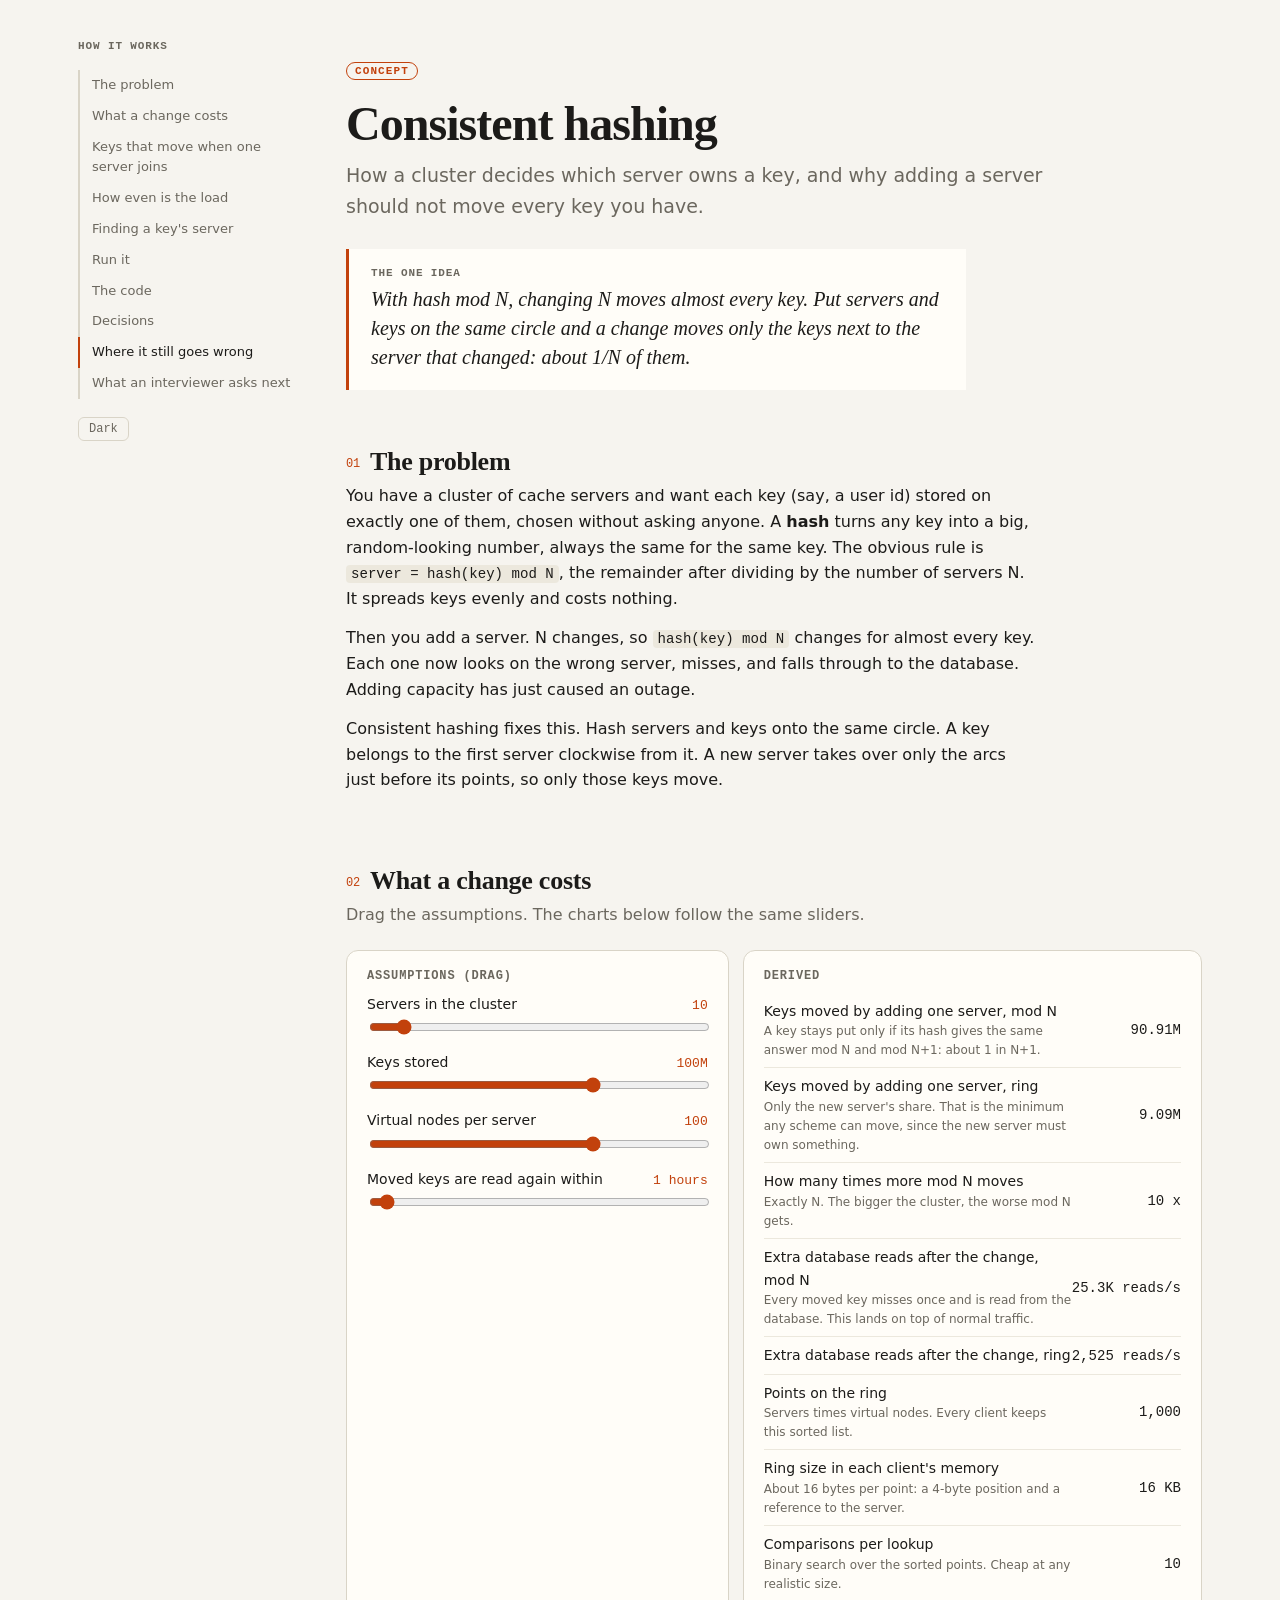
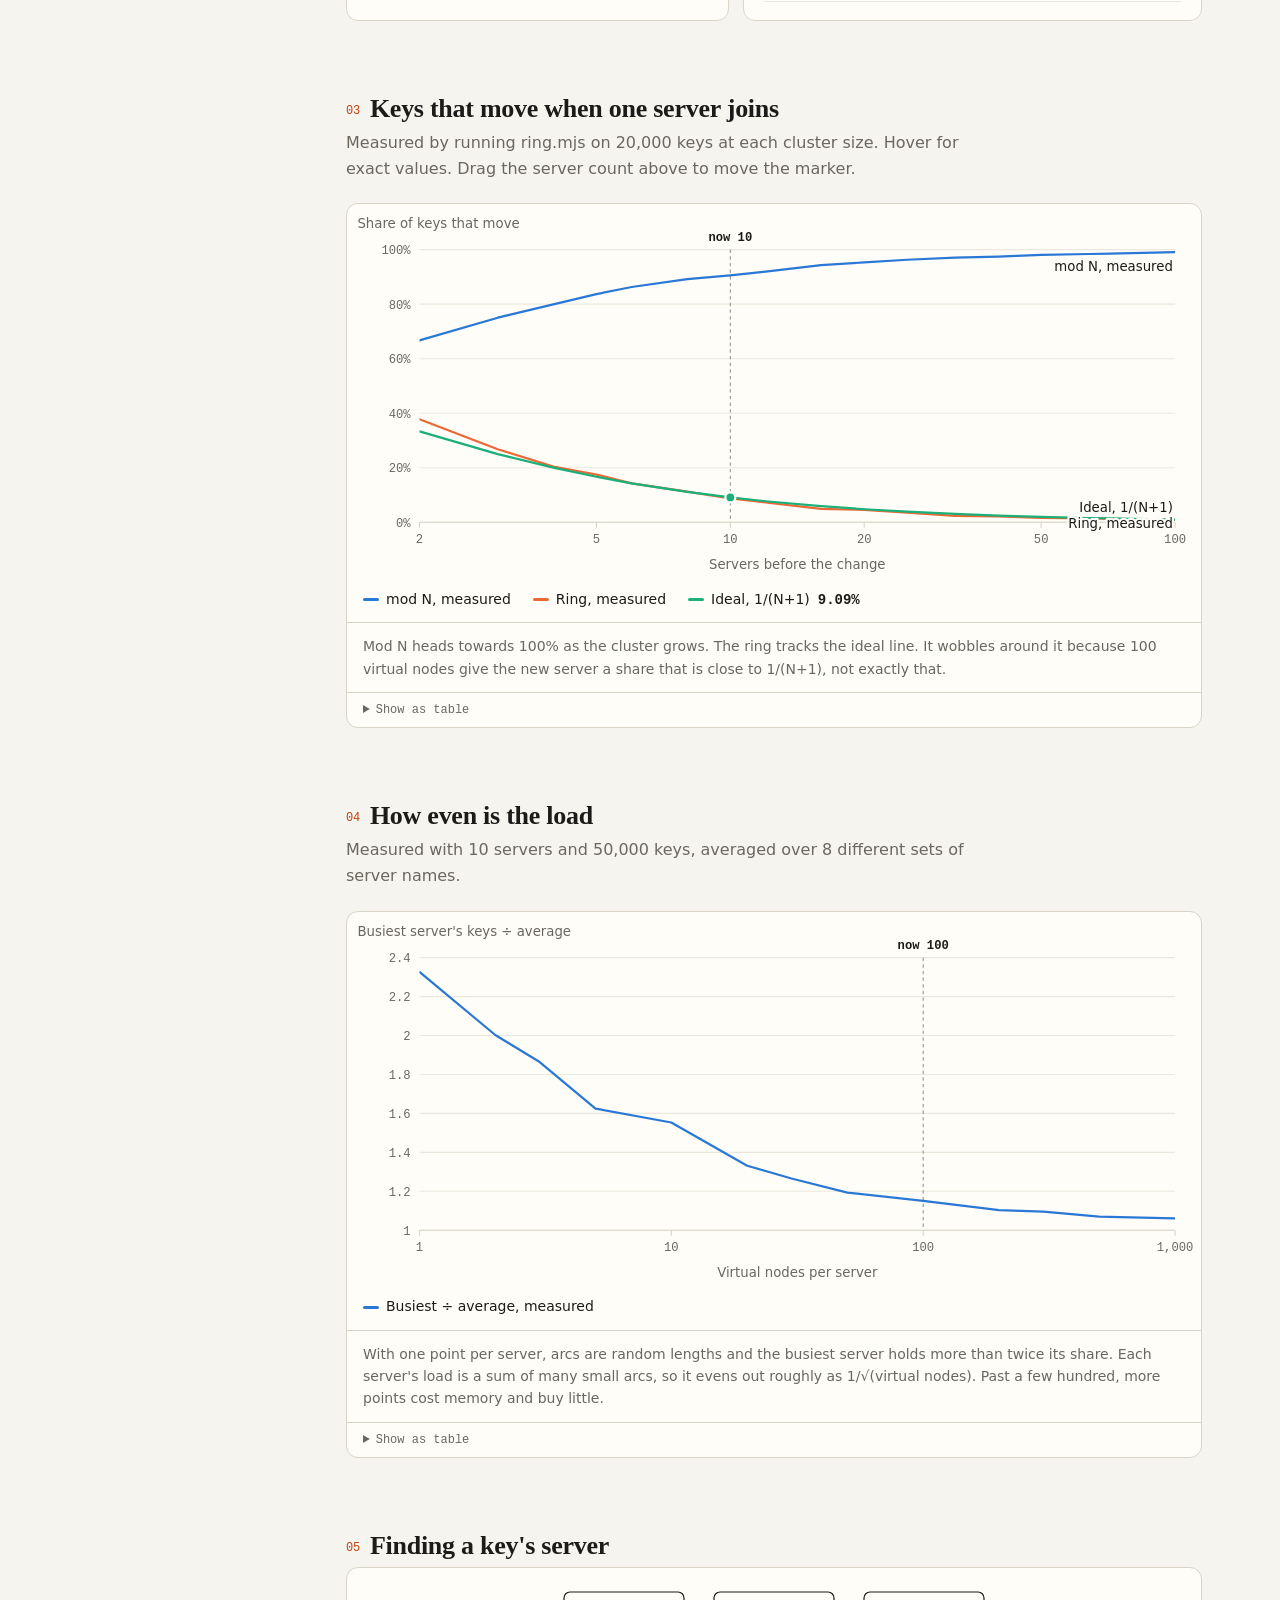
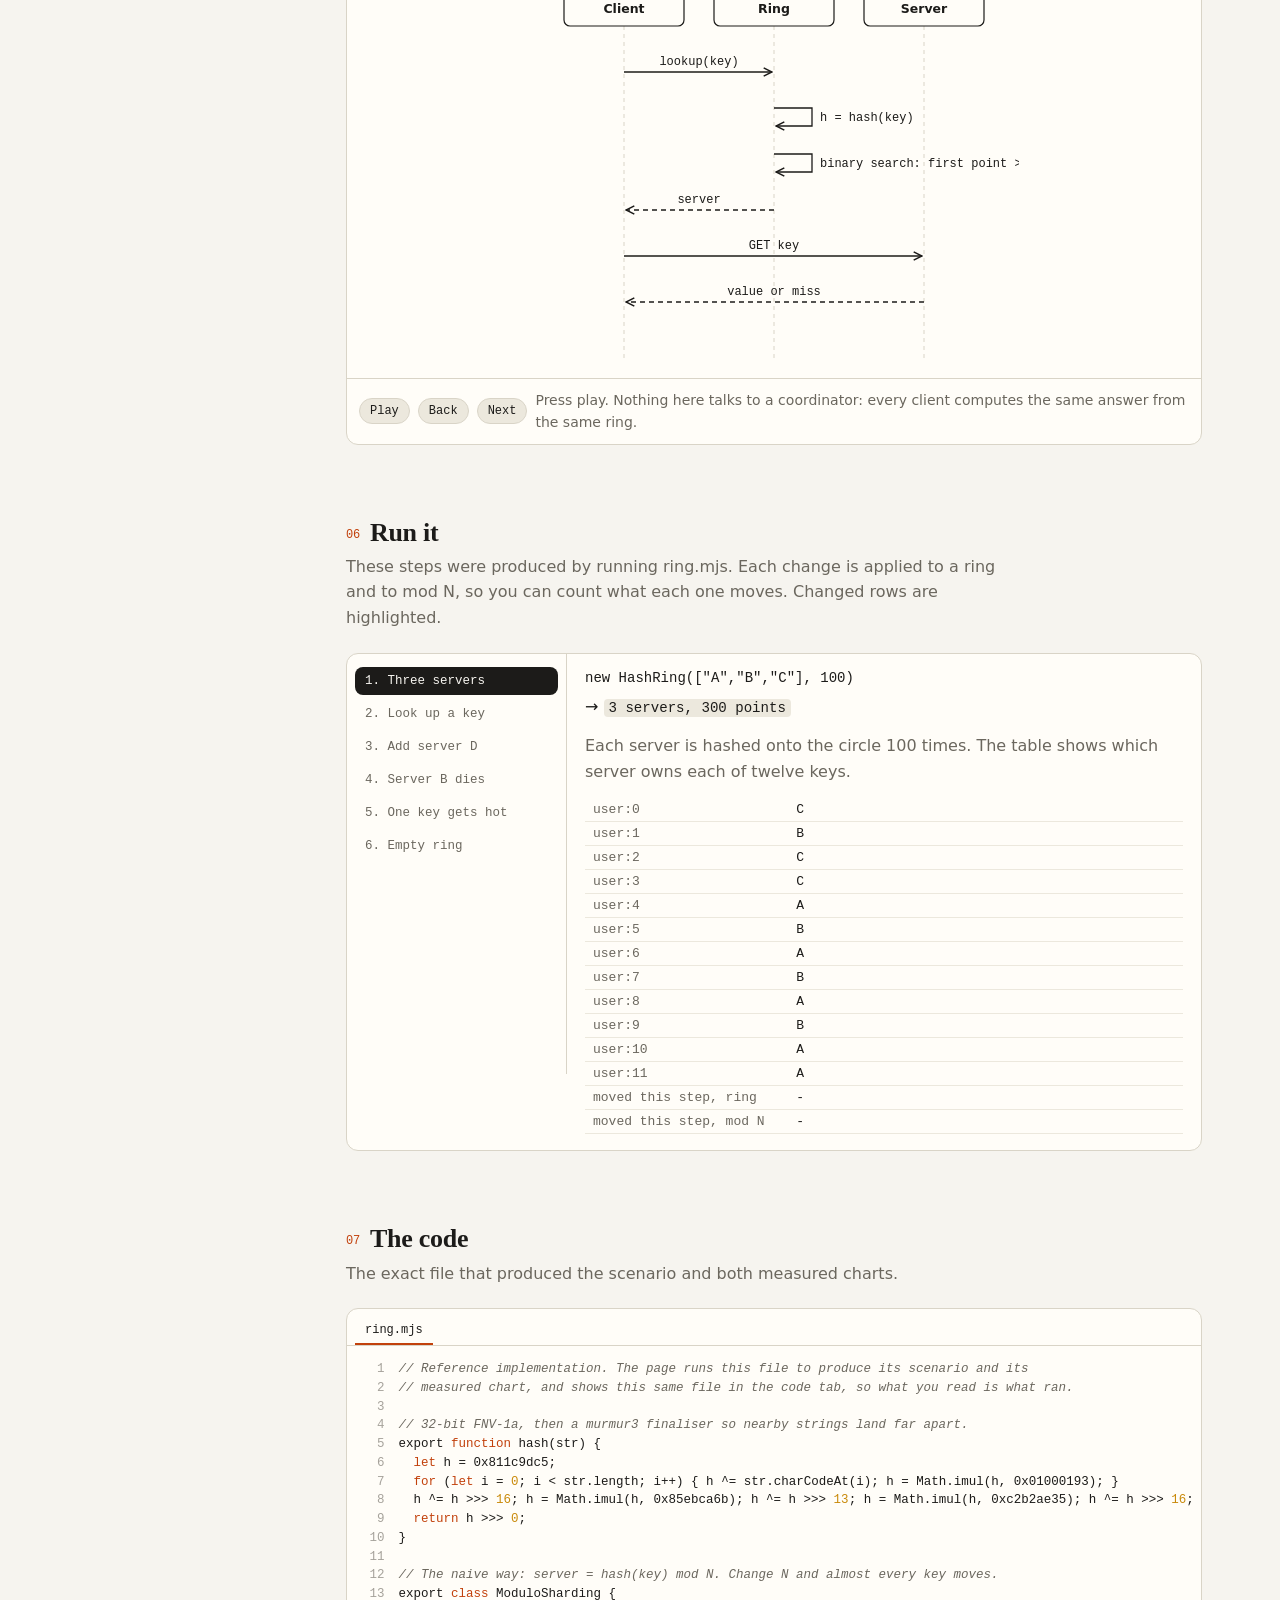
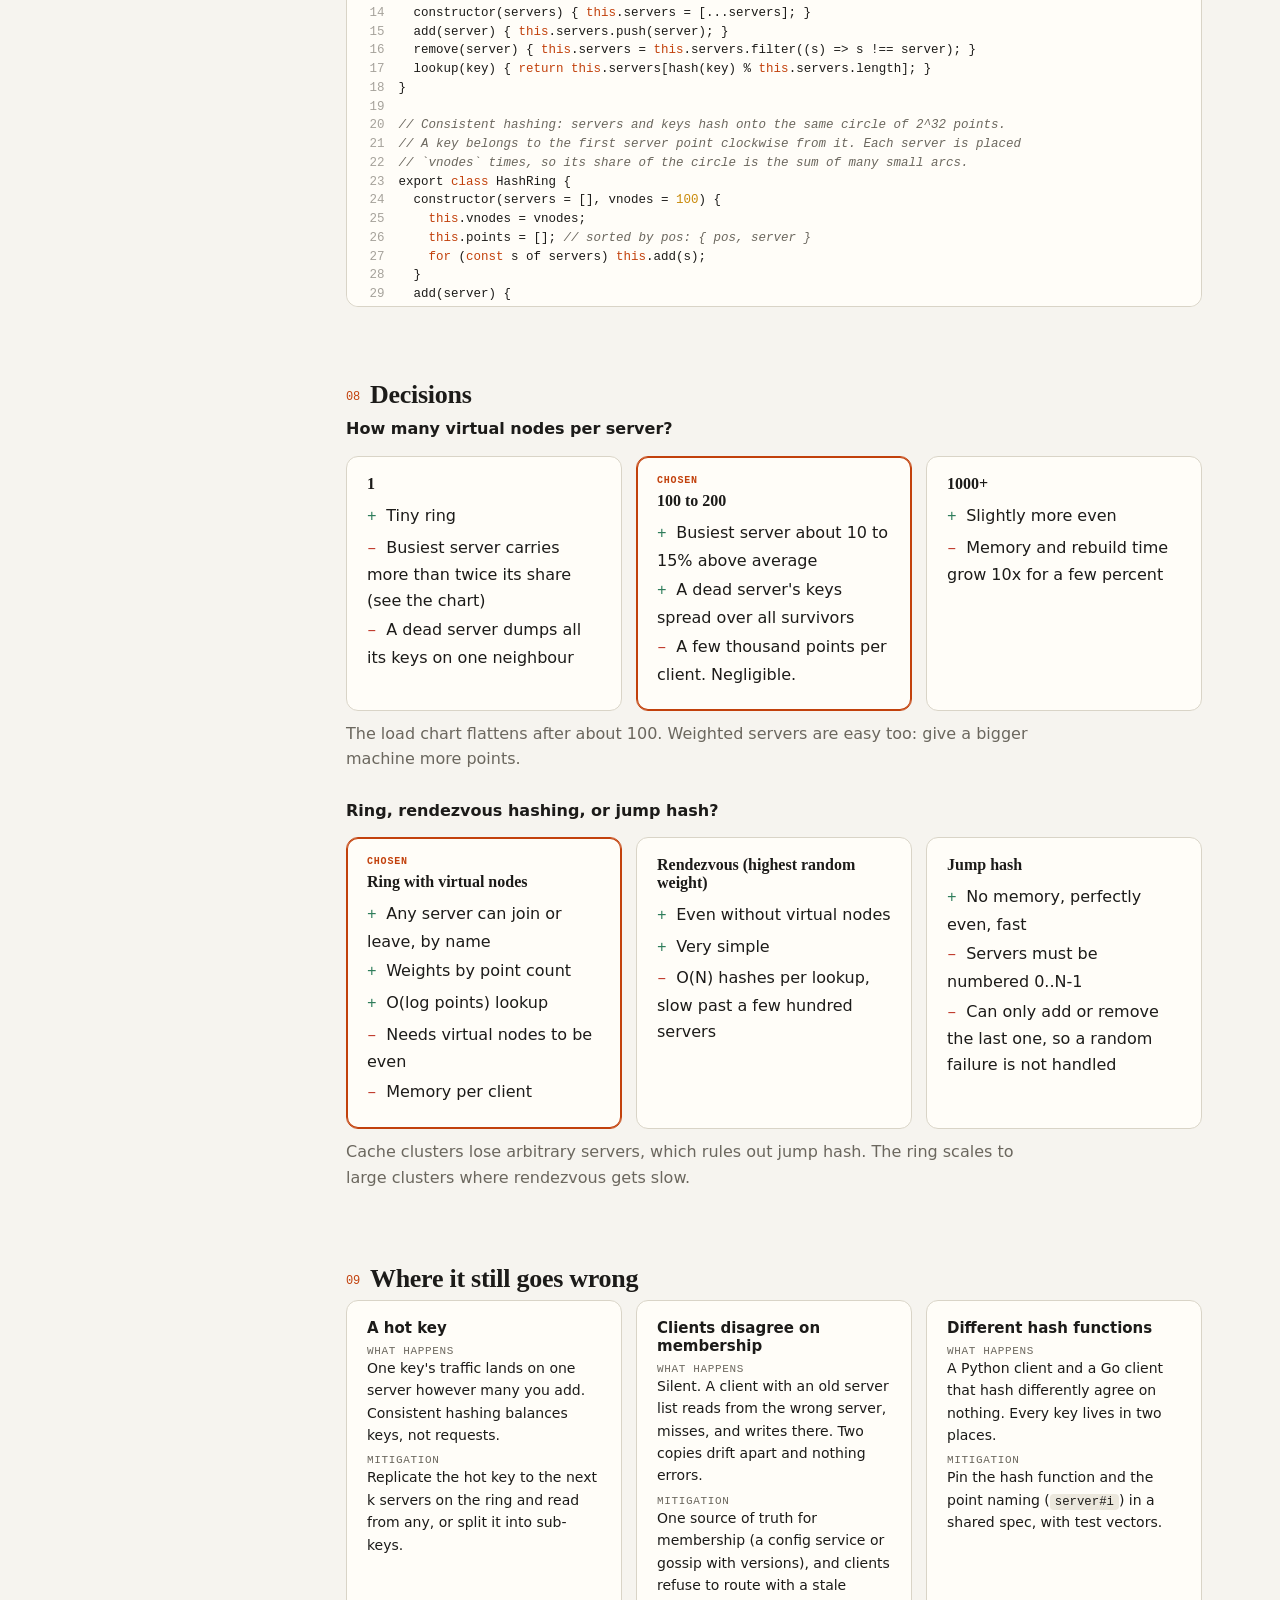
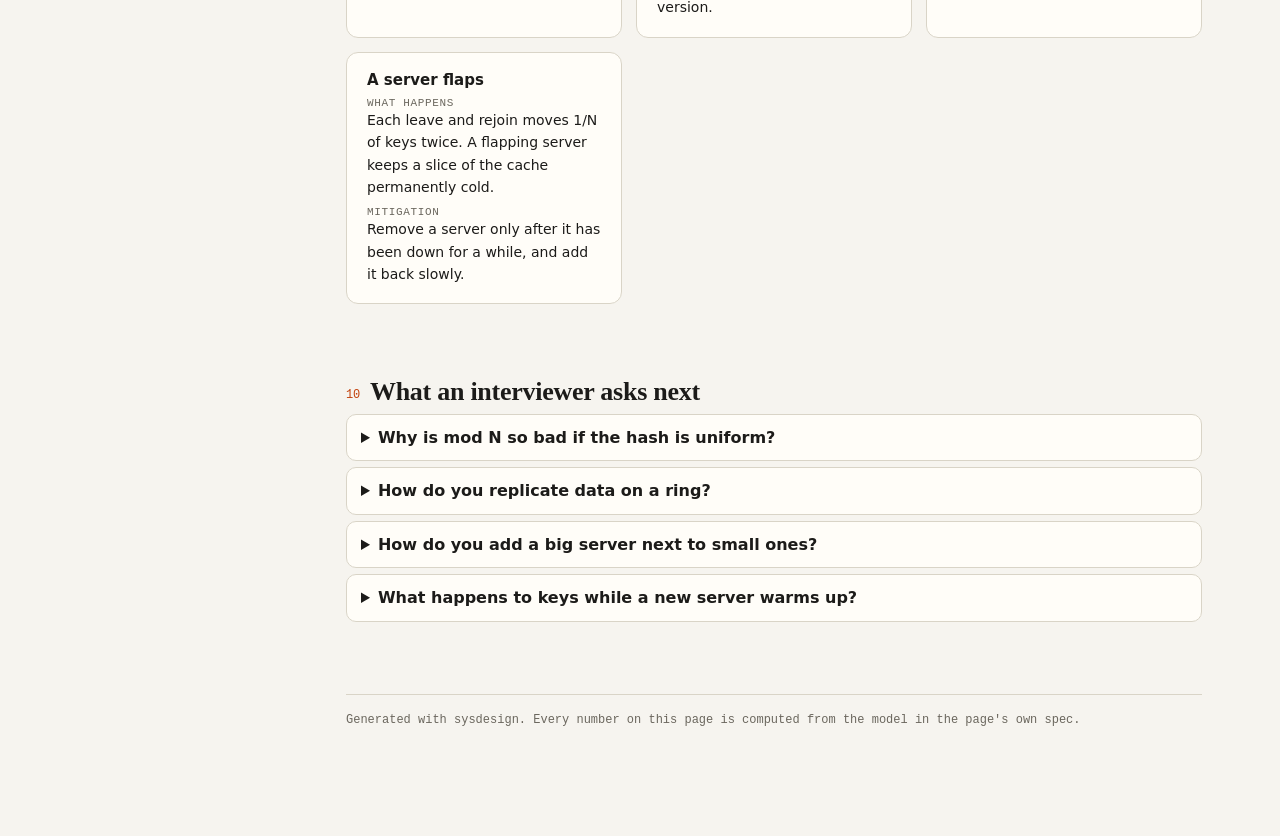
==== commit 02c49316: "Examples and docs: carry, icons and expects; round-2 doc notes" ====
--- a/examples/consistent-hashing/index.html
+++ b/examples/consistent-hashing/index.html
@@ -93,6 +93,10 @@
 .node.sel rect.box{stroke:var(--accent);stroke-width:2.4}
 .node.dead rect.box{stroke:var(--hot);stroke-dasharray:4 3}
 .node text{fill:var(--ink);font:600 14px var(--sans);pointer-events:none}
+.node text.nl.two{font-size:13px}
+symbol .p,symbol .m,symbol .n,symbol .a,symbol .g,symbol .k{stroke:var(--ink);stroke-linejoin:round;stroke-linecap:round}
+symbol .p{fill:var(--panel)}symbol .m{fill:var(--line)}symbol .n{fill:none}
+symbol .a{fill:var(--warm)}symbol .g{fill:var(--cool)}symbol .k{fill:var(--ink)}
 .node text.s{font:12px var(--mono);fill:var(--mute)}
 .node:hover rect.box{stroke:var(--accent)}
 .node{cursor:pointer}
@@ -217,9 +221,33 @@
 .tbl td{text-align:right;padding:4px 0;border-bottom:1px solid var(--faint)}
 .tbl th:first-child,.tbl td:first-child{text-align:left}
 @media(prefers-reduced-motion:reduce){html{scroll-behavior:auto}}
+
+.tokdot{fill:var(--accent);stroke:var(--panel);stroke-width:1.5}
+.tokpill{fill:var(--accent)}
+.toklabel{fill:#fff;font:600 11px var(--mono);pointer-events:none}
+
+:root[data-theme=dark] .toklabel{fill:var(--bg)}
+
+.fpic{overflow-x:auto;padding:8px;border-top:1px solid var(--line);background:var(--panel)}
+.fpic svg{display:block;max-width:none}
+.fpic .fllabel{fill:var(--ink);font:600 12px var(--sans)}
+.fpic .flline{stroke:var(--line);stroke-dasharray:4 4}
+.fpic .fharrow{stroke:var(--ink);stroke-width:1.6;fill:none}
+.fpic .fhdot{fill:var(--ink)}
+.fpic .fhlabel{fill:var(--ink);font:12px var(--mono)}
+.fpic .fhband{fill:var(--accent);opacity:0;pointer-events:all;fill-opacity:0}
+.fpic .fh{cursor:pointer}
+.fpic .fh.done{opacity:.45}
+.fpic .fh.todo{opacity:.2}
+.fpic .fh.cur .fhband{opacity:.16;fill-opacity:1}
+.fpic .fh.cur .fharrow{stroke:var(--accent);stroke-width:2.6}
+.fpic .fh.cur .fhdot{fill:var(--accent)}
+.fpic .fh.cur .fhlabel{fill:var(--accent);font-weight:600}
+.fpic .fpmk{fill:var(--ink)}
+.fpic .fpmkcur{fill:var(--accent)}
 </style></head>
 <body><div id="root"></div>
-<script id="spec" type="application/json">{"kind":"concept","title":"Consistent hashing","subtitle":"How a cluster decides which server owns a key, and why adding a server should not move every key you have.","idea":"With hash mod N, changing N moves almost every key. Put servers and keys on the same circle and a change moves only the keys next to the server that changed: about 1/N of them.","sections":[{"type":"text","title":"The problem","body":["You have a cluster of cache servers and want each key (say, a user id) stored on exactly one of them, chosen without asking anyone. A **hash** turns any key into a big, random-looking number, always the same for the same key. The obvious rule is `server = hash(key) mod N`, the remainder after dividing by the number of servers N. It spreads keys evenly and costs nothing.","Then you add a server. N changes, so `hash(key) mod N` changes for almost every key. Each one now looks on the wrong server, misses, and falls through to the database. Adding capacity has just caused an outage.","Consistent hashing fixes this. Hash servers and keys onto the same circle. A key belongs to the first server clockwise from it. A new server takes over only the arcs just before its points, so only those keys move."]},{"type":"estimation","title":"What a change costs","lede":"Drag the assumptions. The charts below follow the same sliders.","inputs":[{"id":"servers","label":"Servers in the cluster","value":10,"min":2,"max":100,"step":1},{"id":"keys","label":"Keys stored","value":100000000,"min":10000,"max":10000000000,"log":true,"fmt":"si"},{"id":"vnodes","label":"Virtual nodes per server","value":100,"min":1,"max":1000,"log":true,"fmt":"int"},{"id":"rereadHours","label":"Moved keys are read again within","value":1,"min":0.25,"max":24,"step":0.25,"unit":"hours"}],"rows":[{"id":"modMoves","label":"Keys moved by adding one server, mod N","expr":"=p.keys*p.servers/(p.servers+1)","fmt":"si","why":"A key stays put only if its hash gives the same answer mod N and mod N+1: about 1 in N+1."},{"id":"ringMoves","label":"Keys moved by adding one server, ring","expr":"=p.keys/(p.servers+1)","fmt":"si","why":"Only the new server's share. That is the minimum any scheme can move, since the new server must own something."},{"id":"factor","label":"How many times more mod N moves","expr":"=r.modMoves/r.ringMoves","fmt":"int","unit":"x","why":"Exactly N. The bigger the cluster, the worse mod N gets."},{"id":"missMod","label":"Extra database reads after the change, mod N","expr":"=r.modMoves/(p.rereadHours*3600)","fmt":"si","unit":"reads/s","why":"Every moved key misses once and is read from the database. This lands on top of normal traffic."},{"id":"missRing","label":"Extra database reads after the change, ring","expr":"=r.ringMoves/(p.rereadHours*3600)","fmt":"si","unit":"reads/s"},{"id":"points","label":"Points on the ring","expr":"=p.servers*p.vnodes","fmt":"int","why":"Servers times virtual nodes. Every client keeps this sorted list."},{"id":"ringBytes","label":"Ring size in each client's memory","expr":"=r.points*16","fmt":"bytes","why":"About 16 bytes per point: a 4-byte position and a reference to the server."},{"id":"steps","label":"Comparisons per lookup","expr":"=ceil(log2(r.points))","fmt":"int","why":"Binary search over the sorted points. Cheap at any realistic size."}]},{"type":"chart","title":"Keys that move when one server joins","lede":"Measured by running ring.mjs on 20,000 keys at each cluster size. Hover for exact values. Drag the server count above to move the marker.","x":{"label":"Servers before the change","values":[2,3,4,5,6,8,10,12,16,20,25,32,40,50,64,80,100],"log":true,"param":"servers","fmt":"int"},"y":{"label":"Share of keys that move","fmt":"pct","min":0,"max":1},"series":[{"label":"mod N, measured","y":[0.6672,0.75025,0.799,0.83695,0.863,0.89175,0.90585,0.91955,0.943,0.9531,0.96305,0.97055,0.97465,0.98105,0.98425,0.9875,0.99065]},{"label":"Ring, measured","y":[0.37755,0.26775,0.2045,0.17495,0.14245,0.11215,0.08685,0.07245,0.04895,0.045,0.0348,0.02335,0.02105,0.0159,0.01365,0.01115,0.0086]},{"label":"Ideal, 1/(N+1)","expr":"=1/(x+1)"}],"note":"Mod N heads towards 100% as the cluster grows. The ring tracks the ideal line. It wobbles around it because 100 virtual nodes give the new server a share that is close to 1/(N+1), not exactly that."},{"type":"chart","title":"How even is the load","lede":"Measured with 10 servers and 50,000 keys, averaged over 8 different sets of server names.","x":{"label":"Virtual nodes per server","values":[1,2,3,5,10,20,30,50,100,200,300,500,1000],"log":true,"param":"vnodes","fmt":"int"},"y":{"label":"Busiest server's keys ÷ average","min":1},"series":[{"label":"Busiest ÷ average, measured","y":[2.327,2.003,1.864,1.625,1.553,1.331,1.266,1.193,1.15,1.103,1.095,1.07,1.061]}],"note":"With one point per server, arcs are random lengths and the busiest server holds more than twice its share. Each server's load is a sum of many small arcs, so it evens out roughly as 1/√(virtual nodes). Past a few hundred, more points cost memory and buy little."},{"type":"sequence","title":"Finding a key's server","hint":"Press play. Nothing here talks to a coordinator: every client computes the same answer from the same ring.","actors":["Client","Ring","Server"],"messages":[{"from":"Client","to":"Ring","text":"lookup(key)","note":"The ring is a sorted array held by each client (or each proxy), not a service."},{"from":"Ring","to":"Ring","text":"h = hash(key)","note":"The same hash function as the server points. If two clients use different hashes they disagree on every key."},{"from":"Ring","to":"Ring","text":"binary search: first point >= h","note":"About log2(points) comparisons, then wrap to the start if h is past the last point."},{"from":"Ring","to":"Client","text":"server","ret":true,"note":"The owner of that point."},{"from":"Client","to":"Server","text":"GET key","note":"A direct request. The only shared state is the list of servers."},{"from":"Server","to":"Client","text":"value or miss","ret":true,"note":"A miss after a membership change is expected for the moved keys, about 1/N of them."}]},{"type":"scenario","title":"Run it","lede":"These steps were produced by running ring.mjs. Each change is applied to a ring and to mod N, so you can count what each one moves. Changed rows are highlighted.","steps":[{"title":"Three servers","call":"new HashRing([\"A\",\"B\",\"C\"], 100)","note":"Each server is hashed onto the circle 100 times. The table shows which server owns each of twelve keys.","state":{"user:0":"C","user:1":"B","user:2":"C","user:3":"C","user:4":"A","user:5":"B","user:6":"A","user:7":"B","user:8":"A","user:9":"B","user:10":"A","user:11":"A","moved this step, ring":"-","moved this step, mod N":"-"}},{"title":"Look up a key","call":"ring.lookup(\"user:7\")","result":"B","note":"Hash the key, binary-search for the first server point at or after it, wrap past the end. About log2(300) = 9 comparisons.","state":{"user:0":"C","user:1":"B","user:2":"C","user:3":"C","user:4":"A","user:5":"B","user:6":"A","user:7":"B","user:8":"A","user:9":"B","user:10":"A","user:11":"A","moved this step, ring":"-","moved this step, mod N":"-"}},{"title":"Add server D","call":"ring.add(\"D\")  // and mod.add(\"D\")","result":"added","note":"Every key the ring moved went to D. No key moved between A, B and C. Mod N, given the same change, reshuffled most keys between the old servers too.","state":{"user:0":"D","user:1":"B","user:2":"D","user:3":"D","user:4":"A","user:5":"B","user:6":"A","user:7":"B","user:8":"D","user:9":"B","user:10":"D","user:11":"A","moved this step, ring":"5 of 12","moved this step, mod N":"8 of 12"}},{"title":"Server B dies","call":"ring.remove(\"B\")  // and mod.remove(\"B\")","result":"removed","note":"The ring moves only B's keys, spread over the survivors because B's 100 points were scattered. Mod N moves keys that never touched B.","state":{"user:0":"D","user:1":"A","user:2":"D","user:3":"D","user:4":"A","user:5":"C","user:6":"A","user:7":"C","user:8":"D","user:9":"D","user:10":"D","user:11":"A","moved this step, ring":"4 of 12","moved this step, mod N":"10 of 12"}},{"title":"One key gets hot","call":"for 10,000 requests: ring.lookup(\"user:7\")","result":"all 10,000 go to C","note":"The weak point. Consistent hashing spreads keys, not traffic. A hot key stays on one server no matter how many servers you add. Fix it above the ring: replicate that key, or split it into user:7#1..k.","state":{"user:0":"D","user:1":"A","user:2":"D","user:3":"D","user:4":"A","user:5":"C","user:6":"A","user:7":"C","user:8":"D","user:9":"D","user:10":"D","user:11":"A","moved this step, ring":"-","moved this step, mod N":"-"}},{"title":"Empty ring","call":"new HashRing([]).lookup(\"user:1\")","result":"Error: ring is empty","note":"With no servers there is no owner. The caller must treat this as an outage, not as a cache miss.","state":{"user:0":"D","user:1":"A","user:2":"D","user:3":"D","user:4":"A","user:5":"C","user:6":"A","user:7":"C","user:8":"D","user:9":"D","user:10":"D","user:11":"A","moved this step, ring":"-","moved this step, mod N":"-"}}]},{"type":"code","title":"The code","lede":"The exact file that produced the scenario and both measured charts.","files":[{"name":"ring.mjs","src":"// Reference implementation. The page runs this file to produce its scenario and its\n// measured chart, and shows this same file in the code tab, so what you read is what ran.\n\n// 32-bit FNV-1a, then a murmur3 finaliser so nearby strings land far apart.\nexport function hash(str) {\n  let h = 0x811c9dc5;\n  for (let i = 0; i \u003c str.length; i++) { h ^= str.charCodeAt(i); h = Math.imul(h, 0x01000193); }\n  h ^= h >>> 16; h = Math.imul(h, 0x85ebca6b); h ^= h >>> 13; h = Math.imul(h, 0xc2b2ae35); h ^= h >>> 16;\n  return h >>> 0;\n}\n\n// The naive way: server = hash(key) mod N. Change N and almost every key moves.\nexport class ModuloSharding {\n  constructor(servers) { this.servers = [...servers]; }\n  add(server) { this.servers.push(server); }\n  remove(server) { this.servers = this.servers.filter((s) => s !== server); }\n  lookup(key) { return this.servers[hash(key) % this.servers.length]; }\n}\n\n// Consistent hashing: servers and keys hash onto the same circle of 2^32 points.\n// A key belongs to the first server point clockwise from it. Each server is placed\n// `vnodes` times, so its share of the circle is the sum of many small arcs.\nexport class HashRing {\n  constructor(servers = [], vnodes = 100) {\n    this.vnodes = vnodes;\n    this.points = []; // sorted by pos: { pos, server }\n    for (const s of servers) this.add(s);\n  }\n  add(server) {\n    for (let i = 0; i \u003c this.vnodes; i++) this.points.push({ pos: hash(`${server}#${i}`), server });\n    this.points.sort((a, b) => a.pos - b.pos);\n  }\n  remove(server) {\n    this.points = this.points.filter((p) => p.server !== server);\n  }\n  lookup(key) {\n    if (!this.points.length) throw new Error(\"ring is empty\");\n    const h = hash(key);\n    let lo = 0, hi = this.points.length; // first point with pos >= h\n    while (lo \u003c hi) { const mid = (lo + hi) >> 1; if (this.points[mid].pos \u003c h) lo = mid + 1; else hi = mid; }\n    return this.points[lo === this.points.length ? 0 : lo].server; // past the end wraps to the start\n  }\n}\n\n// Helpers the page uses to measure the two properties that matter.\nexport function placement(router, keys) {\n  const out = {};\n  for (const k of keys) out[k] = router.lookup(k);\n  return out;\n}\n\nexport function moved(before, after) {\n  return Object.keys(before).filter((k) => before[k] !== after[k]).length;\n}\n\n// Busiest server's key count divided by the average. 1.0 is perfectly even.\nexport function imbalance(router, keys, servers) {\n  const count = Object.fromEntries(servers.map((s) => [s, 0]));\n  for (const k of keys) count[router.lookup(k)]++;\n  return Math.max(...Object.values(count)) / (keys.length / servers.length);\n}\n"}]},{"type":"tradeoffs","title":"Decisions","items":[{"question":"How many virtual nodes per server?","options":[{"name":"1","pros":["Tiny ring"],"cons":["Busiest server carries more than twice its share (see the chart)","A dead server dumps all its keys on one neighbour"]},{"name":"100 to 200","pick":true,"pros":["Busiest server about 10 to 15% above average","A dead server's keys spread over all survivors"],"cons":["A few thousand points per client. Negligible."]},{"name":"1000+","pros":["Slightly more even"],"cons":["Memory and rebuild time grow 10x for a few percent"]}],"why":"The load chart flattens after about 100. Weighted servers are easy too: give a bigger machine more points."},{"question":"Ring, rendezvous hashing, or jump hash?","options":[{"name":"Ring with virtual nodes","pick":true,"pros":["Any server can join or leave, by name","Weights by point count","O(log points) lookup"],"cons":["Needs virtual nodes to be even","Memory per client"]},{"name":"Rendezvous (highest random weight)","pros":["Even without virtual nodes","Very simple"],"cons":["O(N) hashes per lookup, slow past a few hundred servers"]},{"name":"Jump hash","pros":["No memory, perfectly even, fast"],"cons":["Servers must be numbered 0..N-1","Can only add or remove the last one, so a random failure is not handled"]}],"why":"Cache clusters lose arbitrary servers, which rules out jump hash. The ring scales to large clusters where rendezvous gets slow."}]},{"type":"failures","title":"Where it still goes wrong","items":[{"what":"A hot key","effect":"One key's traffic lands on one server however many you add. Consistent hashing balances keys, not requests.","mitigation":"Replicate the hot key to the next k servers on the ring and read from any, or split it into sub-keys."},{"what":"Clients disagree on membership","effect":"Silent. A client with an old server list reads from the wrong server, misses, and writes there. Two copies drift apart and nothing errors.","mitigation":"One source of truth for membership (a config service or gossip with versions), and clients refuse to route with a stale version."},{"what":"Different hash functions","effect":"A Python client and a Go client that hash differently agree on nothing. Every key lives in two places.","mitigation":"Pin the hash function and the point naming (`server#i`) in a shared spec, with test vectors."},{"what":"A server flaps","effect":"Each leave and rejoin moves 1/N of keys twice. A flapping server keeps a slice of the cache permanently cold.","mitigation":"Remove a server only after it has been down for a while, and add it back slowly."}]},{"type":"qa","title":"What an interviewer asks next","items":[{"q":"Why is mod N so bad if the hash is uniform?","a":["Uniform spread is not the issue. Stability is. A key keeps its server only if hash mod N equals hash mod N+1, which happens for about 1 in N+1 keys. The other N/(N+1) all miss at once."]},{"q":"How do you replicate data on a ring?","a":["Walk clockwise from the key and take the first R distinct servers. That is what Dynamo and Cassandra do. Skip points that belong to a server you already picked, or two replicas can land on the same machine."]},{"q":"How do you add a big server next to small ones?","a":["Give it more virtual nodes. Its share of the circle is proportional to its point count, so twice the points is about twice the keys."]},{"q":"What happens to keys while a new server warms up?","a":["They miss on the new server and are fetched from the database. To soften it, read from the old owner on a miss during a warm-up window, or copy the moving arcs before switching ownership."]}]}]}</script>
+<script id="spec" type="application/json">{"kind":"concept","title":"Consistent hashing","subtitle":"How a cluster decides which server owns a key, and why adding a server should not move every key you have.","idea":"With hash mod N, changing N moves almost every key. Put servers and keys on the same circle and a change moves only the keys next to the server that changed: about 1/N of them.","sections":[{"type":"text","title":"The problem","body":["You have a cluster of cache servers and want each key (say, a user id) stored on exactly one of them, chosen without asking anyone. A **hash** turns any key into a big, random-looking number, always the same for the same key. The obvious rule is `server = hash(key) mod N`, the remainder after dividing by the number of servers N. It spreads keys evenly and costs nothing.","Then you add a server. N changes, so `hash(key) mod N` changes for almost every key. Each one now looks on the wrong server, misses, and falls through to the database. Adding capacity has just caused an outage.","Consistent hashing fixes this. Hash servers and keys onto the same circle. A key belongs to the first server clockwise from it. A new server takes over only the arcs just before its points, so only those keys move."]},{"type":"estimation","title":"What a change costs","lede":"Drag the assumptions. The charts below follow the same sliders.","inputs":[{"id":"servers","label":"Servers in the cluster","value":10,"min":2,"max":100,"step":1},{"id":"keys","label":"Keys stored","value":100000000,"min":10000,"max":10000000000,"log":true,"fmt":"si"},{"id":"vnodes","label":"Virtual nodes per server","value":100,"min":1,"max":1000,"log":true,"fmt":"int"},{"id":"rereadHours","label":"Moved keys are read again within","value":1,"min":0.25,"max":24,"step":0.25,"unit":"hours"}],"rows":[{"id":"modMoves","label":"Keys moved by adding one server, mod N","expr":"=p.keys*p.servers/(p.servers+1)","fmt":"si","why":"A key stays put only if its hash gives the same answer mod N and mod N+1: about 1 in N+1."},{"id":"ringMoves","label":"Keys moved by adding one server, ring","expr":"=p.keys/(p.servers+1)","fmt":"si","why":"Only the new server's share. That is the minimum any scheme can move, since the new server must own something."},{"id":"factor","label":"How many times more mod N moves","expr":"=r.modMoves/r.ringMoves","fmt":"int","unit":"x","why":"Exactly N. The bigger the cluster, the worse mod N gets."},{"id":"missMod","label":"Extra database reads after the change, mod N","expr":"=r.modMoves/(p.rereadHours*3600)","fmt":"si","unit":"reads/s","why":"Every moved key misses once and is read from the database. This lands on top of normal traffic."},{"id":"missRing","label":"Extra database reads after the change, ring","expr":"=r.ringMoves/(p.rereadHours*3600)","fmt":"si","unit":"reads/s"},{"id":"points","label":"Points on the ring","expr":"=p.servers*p.vnodes","fmt":"int","why":"Servers times virtual nodes. Every client keeps this sorted list."},{"id":"ringBytes","label":"Ring size in each client's memory","expr":"=r.points*16","fmt":"bytes","why":"About 16 bytes per point: a 4-byte position and a reference to the server."},{"id":"steps","label":"Comparisons per lookup","expr":"=ceil(log2(r.points))","fmt":"int","why":"Binary search over the sorted points. Cheap at any realistic size."}]},{"type":"chart","title":"Keys that move when one server joins","lede":"Measured by running ring.mjs on 20,000 keys at each cluster size. Hover for exact values. Drag the server count above to move the marker.","x":{"label":"Servers before the change","values":[2,3,4,5,6,8,10,12,16,20,25,32,40,50,64,80,100],"log":true,"param":"servers","fmt":"int"},"y":{"label":"Share of keys that move","fmt":"pct","min":0,"max":1},"series":[{"label":"mod N, measured","y":[0.6672,0.75025,0.799,0.83695,0.863,0.89175,0.90585,0.91955,0.943,0.9531,0.96305,0.97055,0.97465,0.98105,0.98425,0.9875,0.99065]},{"label":"Ring, measured","y":[0.37755,0.26775,0.2045,0.17495,0.14245,0.11215,0.08685,0.07245,0.04895,0.045,0.0348,0.02335,0.02105,0.0159,0.01365,0.01115,0.0086]},{"label":"Ideal, 1/(N+1)","expr":"=1/(x+1)"}],"note":"Mod N heads towards 100% as the cluster grows. The ring tracks the ideal line. It wobbles around it because 100 virtual nodes give the new server a share that is close to 1/(N+1), not exactly that."},{"type":"chart","title":"How even is the load","lede":"Measured with 10 servers and 50,000 keys, averaged over 8 different sets of server names.","x":{"label":"Virtual nodes per server","values":[1,2,3,5,10,20,30,50,100,200,300,500,1000],"log":true,"param":"vnodes","fmt":"int"},"y":{"label":"Busiest server's keys ÷ average","min":1},"series":[{"label":"Busiest ÷ average, measured","y":[2.327,2.003,1.864,1.625,1.553,1.331,1.266,1.193,1.15,1.103,1.095,1.07,1.061]}],"note":"With one point per server, arcs are random lengths and the busiest server holds more than twice its share. Each server's load is a sum of many small arcs, so it evens out roughly as 1/√(virtual nodes). Past a few hundred, more points cost memory and buy little."},{"type":"sequence","title":"Finding a key's server","hint":"Press play. Nothing here talks to a coordinator: every client computes the same answer from the same ring.","actors":["Client","Ring","Server"],"messages":[{"from":"Client","to":"Ring","text":"lookup(key)","note":"The ring is a sorted array held by each client (or each proxy), not a service."},{"from":"Ring","to":"Ring","text":"h = hash(key)","note":"The same hash function as the server points. If two clients use different hashes they disagree on every key."},{"from":"Ring","to":"Ring","text":"binary search: first point >= h","note":"About log2(points) comparisons, then wrap to the start if h is past the last point."},{"from":"Ring","to":"Client","text":"server","ret":true,"note":"The owner of that point."},{"from":"Client","to":"Server","text":"GET key","note":"A direct request. The only shared state is the list of servers."},{"from":"Server","to":"Client","text":"value or miss","ret":true,"note":"A miss after a membership change is expected for the moved keys, about 1/N of them."}]},{"type":"scenario","title":"Run it","lede":"These steps were produced by running ring.mjs. Each change is applied to a ring and to mod N, so you can count what each one moves. Changed rows are highlighted.","steps":[{"title":"Three servers","call":"new HashRing([\"A\",\"B\",\"C\"], 100)","result":"3 servers, 300 points","note":"Each server is hashed onto the circle 100 times. The table shows which server owns each of twelve keys.","state":{"user:0":"C","user:1":"B","user:2":"C","user:3":"C","user:4":"A","user:5":"B","user:6":"A","user:7":"B","user:8":"A","user:9":"B","user:10":"A","user:11":"A","moved this step, ring":"-","moved this step, mod N":"-"}},{"title":"Look up a key","call":"ring.lookup(\"user:7\")","result":"B","note":"Hash the key, binary-search for the first server point at or after it, wrap past the end. About log2(300) = 9 comparisons.","state":{"user:0":"C","user:1":"B","user:2":"C","user:3":"C","user:4":"A","user:5":"B","user:6":"A","user:7":"B","user:8":"A","user:9":"B","user:10":"A","user:11":"A","moved this step, ring":"-","moved this step, mod N":"-"}},{"title":"Add server D","call":"ring.add(\"D\")  // and mod.add(\"D\")","result":"added","note":"Every key the ring moved went to D. No key moved between A, B and C. Mod N, given the same change, reshuffled most keys between the old servers too.","state":{"user:0":"D","user:1":"B","user:2":"D","user:3":"D","user:4":"A","user:5":"B","user:6":"A","user:7":"B","user:8":"D","user:9":"B","user:10":"D","user:11":"A","moved this step, ring":"5 of 12","moved this step, mod N":"8 of 12"}},{"title":"Server B dies","call":"ring.remove(\"B\")  // and mod.remove(\"B\")","result":"removed","note":"The ring moves only B's keys, spread over the survivors because B's 100 points were scattered. Mod N moves keys that never touched B.","state":{"user:0":"D","user:1":"A","user:2":"D","user:3":"D","user:4":"A","user:5":"C","user:6":"A","user:7":"C","user:8":"D","user:9":"D","user:10":"D","user:11":"A","moved this step, ring":"4 of 12","moved this step, mod N":"10 of 12"}},{"title":"One key gets hot","call":"for 10,000 requests: ring.lookup(\"user:7\")","result":"all 10,000 go to C","note":"The weak point. Consistent hashing spreads keys, not traffic. A hot key stays on one server no matter how many servers you add. Fix it above the ring: replicate that key, or split it into user:7#1..k.","state":{"user:0":"D","user:1":"A","user:2":"D","user:3":"D","user:4":"A","user:5":"C","user:6":"A","user:7":"C","user:8":"D","user:9":"D","user:10":"D","user:11":"A","moved this step, ring":"-","moved this step, mod N":"-"}},{"title":"Empty ring","call":"new HashRing([]).lookup(\"user:1\")","result":"Error: ring is empty","note":"With no servers there is no owner. The caller must treat this as an outage, not as a cache miss.","state":{"user:0":"D","user:1":"A","user:2":"D","user:3":"D","user:4":"A","user:5":"C","user:6":"A","user:7":"C","user:8":"D","user:9":"D","user:10":"D","user:11":"A","moved this step, ring":"-","moved this step, mod N":"-"}}]},{"type":"code","title":"The code","lede":"The exact file that produced the scenario and both measured charts.","files":[{"name":"ring.mjs","src":"// Reference implementation. The page runs this file to produce its scenario and its\n// measured chart, and shows this same file in the code tab, so what you read is what ran.\n\n// 32-bit FNV-1a, then a murmur3 finaliser so nearby strings land far apart.\nexport function hash(str) {\n  let h = 0x811c9dc5;\n  for (let i = 0; i \u003c str.length; i++) { h ^= str.charCodeAt(i); h = Math.imul(h, 0x01000193); }\n  h ^= h >>> 16; h = Math.imul(h, 0x85ebca6b); h ^= h >>> 13; h = Math.imul(h, 0xc2b2ae35); h ^= h >>> 16;\n  return h >>> 0;\n}\n\n// The naive way: server = hash(key) mod N. Change N and almost every key moves.\nexport class ModuloSharding {\n  constructor(servers) { this.servers = [...servers]; }\n  add(server) { this.servers.push(server); }\n  remove(server) { this.servers = this.servers.filter((s) => s !== server); }\n  lookup(key) { return this.servers[hash(key) % this.servers.length]; }\n}\n\n// Consistent hashing: servers and keys hash onto the same circle of 2^32 points.\n// A key belongs to the first server point clockwise from it. Each server is placed\n// `vnodes` times, so its share of the circle is the sum of many small arcs.\nexport class HashRing {\n  constructor(servers = [], vnodes = 100) {\n    this.vnodes = vnodes;\n    this.points = []; // sorted by pos: { pos, server }\n    for (const s of servers) this.add(s);\n  }\n  add(server) {\n    for (let i = 0; i \u003c this.vnodes; i++) this.points.push({ pos: hash(`${server}#${i}`), server });\n    this.points.sort((a, b) => a.pos - b.pos);\n  }\n  remove(server) {\n    this.points = this.points.filter((p) => p.server !== server);\n  }\n  lookup(key) {\n    if (!this.points.length) throw new Error(\"ring is empty\");\n    const h = hash(key);\n    let lo = 0, hi = this.points.length; // first point with pos >= h\n    while (lo \u003c hi) { const mid = (lo + hi) >> 1; if (this.points[mid].pos \u003c h) lo = mid + 1; else hi = mid; }\n    return this.points[lo === this.points.length ? 0 : lo].server; // past the end wraps to the start\n  }\n}\n\n// Helpers the page uses to measure the two properties that matter.\nexport function placement(router, keys) {\n  const out = {};\n  for (const k of keys) out[k] = router.lookup(k);\n  return out;\n}\n\nexport function moved(before, after) {\n  return Object.keys(before).filter((k) => before[k] !== after[k]).length;\n}\n\n// Busiest server's key count divided by the average. 1.0 is perfectly even.\nexport function imbalance(router, keys, servers) {\n  const count = Object.fromEntries(servers.map((s) => [s, 0]));\n  for (const k of keys) count[router.lookup(k)]++;\n  return Math.max(...Object.values(count)) / (keys.length / servers.length);\n}\n"}]},{"type":"tradeoffs","title":"Decisions","items":[{"question":"How many virtual nodes per server?","options":[{"name":"1","pros":["Tiny ring"],"cons":["Busiest server carries more than twice its share (see the chart)","A dead server dumps all its keys on one neighbour"]},{"name":"100 to 200","pick":true,"pros":["Busiest server about 10 to 15% above average","A dead server's keys spread over all survivors"],"cons":["A few thousand points per client. Negligible."]},{"name":"1000+","pros":["Slightly more even"],"cons":["Memory and rebuild time grow 10x for a few percent"]}],"why":"The load chart flattens after about 100. Weighted servers are easy too: give a bigger machine more points."},{"question":"Ring, rendezvous hashing, or jump hash?","options":[{"name":"Ring with virtual nodes","pick":true,"pros":["Any server can join or leave, by name","Weights by point count","O(log points) lookup"],"cons":["Needs virtual nodes to be even","Memory per client"]},{"name":"Rendezvous (highest random weight)","pros":["Even without virtual nodes","Very simple"],"cons":["O(N) hashes per lookup, slow past a few hundred servers"]},{"name":"Jump hash","pros":["No memory, perfectly even, fast"],"cons":["Servers must be numbered 0..N-1","Can only add or remove the last one, so a random failure is not handled"]}],"why":"Cache clusters lose arbitrary servers, which rules out jump hash. The ring scales to large clusters where rendezvous gets slow."}]},{"type":"failures","title":"Where it still goes wrong","items":[{"what":"A hot key","effect":"One key's traffic lands on one server however many you add. Consistent hashing balances keys, not requests.","mitigation":"Replicate the hot key to the next k servers on the ring and read from any, or split it into sub-keys."},{"what":"Clients disagree on membership","effect":"Silent. A client with an old server list reads from the wrong server, misses, and writes there. Two copies drift apart and nothing errors.","mitigation":"One source of truth for membership (a config service or gossip with versions), and clients refuse to route with a stale version."},{"what":"Different hash functions","effect":"A Python client and a Go client that hash differently agree on nothing. Every key lives in two places.","mitigation":"Pin the hash function and the point naming (`server#i`) in a shared spec, with test vectors."},{"what":"A server flaps","effect":"Each leave and rejoin moves 1/N of keys twice. A flapping server keeps a slice of the cache permanently cold.","mitigation":"Remove a server only after it has been down for a while, and add it back slowly."}]},{"type":"qa","title":"What an interviewer asks next","items":[{"q":"Why is mod N so bad if the hash is uniform?","a":["Uniform spread is not the issue. Stability is. A key keeps its server only if hash mod N equals hash mod N+1, which happens for about 1 in N+1 keys. The other N/(N+1) all miss at once."]},{"q":"How do you replicate data on a ring?","a":["Walk clockwise from the key and take the first R distinct servers. That is what Dynamo and Cassandra do. Skip points that belong to a server you already picked, or two replicas can land on the same machine."]},{"q":"How do you add a big server next to small ones?","a":["Give it more virtual nodes. Its share of the circle is proportional to its point count, so twice the points is about twice the keys."]},{"q":"What happens to keys while a new server warms up?","a":["They miss on the new server and are fetched from the database. To soften it, read from the old owner on a miss during a warm-up window, or copy the moving arcs before switching ownership."]}]}]}</script>
 <script>/* sysdesign runtime. Renders a page from the JSON spec in <script id="spec">.
    No dependencies. Everything on the page is computed from the spec's own
    inputs and formulas, so numbers in prose, tables and the simulation agree. */
@@ -232,7 +260,7 @@
 
   // ---------- helpers ----------
   function h(tag, attrs) {
-    var svg = /^(svg|g|path|rect|circle|line|text|marker|defs|polygon|tspan|clipPath)$/.test(tag);
+    var svg = /^(svg|g|path|rect|circle|line|text|marker|defs|polygon|tspan|clipPath|symbol|use|ellipse)$/.test(tag);
     var el = svg ? document.createElementNS(SVG, tag) : document.createElement(tag);
     if (attrs) for (var k in attrs) {
       var v = attrs[k];
@@ -245,6 +273,45 @@
     for (var i = 2; i < arguments.length; i++) add(el, arguments[i]);
     return el;
   }
+  // ---------- icons ----------
+  // 24x24 pictograms. Classes (styled in style.css) carry the colours so both themes work:
+  // p = panel fill + ink stroke, k = solid ink, a = warm accent, g = green accent, n = stroke only.
+  var ICONS = {
+    phone: '<rect class="p" x="6" y="2" width="12" height="20" rx="2.5" stroke-width="1.6"/><rect class="m" x="8" y="5" width="8" height="12" rx="1" stroke-width="1.6"/><circle class="k" cx="12" cy="19.3" r="1" stroke-width="1.6"/>',
+    browser: '<rect class="p" x="2.5" y="4" width="19" height="16" rx="2" stroke-width="1.6"/><path class="n" d="M2.5 9h19" stroke-width="1.6"/><circle class="a" cx="5.5" cy="6.5" r=".9" stroke-width="1.6"/><circle class="g" cx="8.5" cy="6.5" r=".9" stroke-width="1.6"/>',
+    user: '<circle class="p" cx="12" cy="8" r="4" stroke-width="1.6"/><path class="p" d="M4 21c0-4.5 3.6-7 8-7s8 2.5 8 7z" stroke-width="1.6"/>',
+    server: '<rect class="p" x="3" y="3" width="18" height="7" rx="1.5" stroke-width="1.6"/><rect class="p" x="3" y="14" width="18" height="7" rx="1.5" stroke-width="1.6"/><circle class="g" cx="7" cy="6.5" r="1.2" stroke-width="1.6"/><circle class="g" cx="7" cy="17.5" r="1.2" stroke-width="1.6"/>',
+    worker: '<path class="p" d="M12 2l2 3 3.5-1 .5 3.6 3.4 1.2-1.6 3.2 1.6 3.2-3.4 1.2-.5 3.6-3.5-1-2 3-2-3-3.5 1-.5-3.6-3.4-1.2L4.1 12 2.5 8.8l3.4-1.2L6.4 4l3.5 1z" stroke-width="1.4"/><circle class="m" cx="12" cy="12" r="3.4" stroke-width="1.4"/>',
+    queue: '<rect class="p" x="2" y="7" width="5" height="10" rx="1" stroke-width="1.6"/><rect class="p" x="9.5" y="7" width="5" height="10" rx="1" stroke-width="1.6"/><rect class="a" x="17" y="7" width="5" height="10" rx="1" stroke-width="1.6"/>',
+    cache: '<path class="p" d="M4 6v12c0 1.7 3.6 3 8 3s8-1.3 8-3V6" stroke-width="1.6"/><ellipse class="m" cx="12" cy="6" rx="8" ry="3" stroke-width="1.6"/><path class="a" d="M13 9l-4 6h3l-1 4 4-6h-3z" stroke-width=".8"/>',
+    database: '<path class="p" d="M4 6v12c0 1.7 3.6 3 8 3s8-1.3 8-3V6" stroke-width="1.6"/><ellipse class="m" cx="12" cy="6" rx="8" ry="3" stroke-width="1.6"/><path class="n" d="M4 12c0 1.7 3.6 3 8 3s8-1.3 8-3" stroke-width="1.2"/>',
+    storage: '<path class="p" d="M3 8l2-4h14l2 4v11a1 1 0 0 1-1 1H4a1 1 0 0 1-1-1z" stroke-width="1.6"/><path class="n" d="M3 8h18" stroke-width="1.6"/><rect class="a" x="9" y="11" width="6" height="3" rx="1" stroke-width="1.6"/>',
+    batch: '<rect class="p" x="3" y="13" width="18" height="7" rx="1.5" stroke-width="1.6"/><rect class="p" x="3" y="8" width="18" height="4" rx="1.2" stroke-width="1.6"/><rect class="a" x="3" y="3.5" width="18" height="3.5" rx="1.2" stroke-width="1.6"/>',
+    lock: '<path class="n" d="M7.5 11V8a4.5 4.5 0 0 1 9 0v3" stroke-width="1.6"/><rect class="p" x="4.5" y="11" width="15" height="10" rx="2" stroke-width="1.6"/><circle class="a" cx="12" cy="16" r="1.5" stroke-width="1.6"/>',
+    globe: '<circle class="p" cx="12" cy="12" r="9" stroke-width="1.6"/><ellipse class="n" cx="12" cy="12" rx="4" ry="9" stroke-width="1.2"/><path class="n" d="M3 12h18" stroke-width="1.2"/><circle class="g" cx="12" cy="12" r="1.4" stroke-width="1.6"/>',
+    search: '<circle class="p" cx="10.5" cy="10.5" r="6.5" stroke-width="1.6"/><path class="n" d="M15.5 15.5L21 21" stroke-width="2.4"/><circle class="a" cx="10.5" cy="10.5" r="2" stroke-width="1.6"/>',
+    mail: '<rect class="p" x="2.5" y="5" width="19" height="14" rx="2" stroke-width="1.6"/><path class="n" d="M3 7l9 7 9-7" stroke-width="1.6"/><circle class="a" cx="18.5" cy="6" r="2.6" stroke-width="1.6"/>'
+  };
+  function iconFor(n) {
+    if (n.icon && ICONS[n.icon]) return n.icon;
+    var k = n.kind || "";
+    if (k === "clients") return "phone";
+    if (k === "cache") return "cache";
+    if (k === "store") return "database";
+    if (k === "queue") return "queue";
+    if (k.indexOf("batch") >= 0) return "batch";
+    return "server";
+  }
+  function iconDefs() {
+    var d = h("defs");
+    Object.keys(ICONS).forEach(function (name) {
+      var sy = h("symbol", { id: "ico-" + name, viewBox: "0 0 24 24" });
+      sy.innerHTML = ICONS[name];
+      d.appendChild(sy);
+    });
+    return d;
+  }
+  var iconsPlaced = false, afterAttach = []; // afterAttach: work that needs the page laid out (text measuring)
   function add(el, c) {
     if (c == null || c === false) return;
     if (Array.isArray(c)) c.forEach(function (x) { add(el, x); });
@@ -279,15 +346,23 @@
   var cache = {};
   // Evaluate "=expr". Expressions read p (params), r (rows), m (simulation result) and,
   // inside a chart, x (the value on the horizontal axis).
-  function val(expr, extra, xv) {
+  function val(expr, extra, xv, keepNaN) {
     if (typeof expr !== "string" || expr.charAt(0) !== "=") return expr;
     var f = cache[expr];
     if (!f) {
       try { f = cache[expr] = new Function("p", "r", "m", "H", "x", "with(H){return (" + expr.slice(1) + ")}"); }
       catch (e) { fail("bad expression " + expr + ": " + e.message); f = cache[expr] = function () { return 0; }; }
     }
-    try { var v = f(S.p, S.r, extra || S.m, H, xv); return v == null || isNaN(v) && typeof v === "number" ? 0 : v; }
+    try { var v = f(S.p, S.r, extra || S.m, H, xv); return v == null || isNaN(v) && typeof v === "number" ? (keepNaN ? NaN : 0) : v; }
     catch (e) { fail("expression " + expr + ": " + e.message); return 0; }
+  }
+  // Like val(), but for numbers the reader sees: NaN or undefined stay NaN, so fmt shows "n/a".
+  // The simulator's own inputs keep val()'s 0 fallback.
+  function shownVal(expr, extra, xv) { return val(expr, extra, xv, true); }
+  // Put a formatted value in an element; a shown "n/a" is marked data-na so the checks can count it.
+  function put(el, text, shown) {
+    if (shown && text === "n/a") { el.textContent = ""; el.appendChild(h("span", { "data-na": "" }, text)); }
+    else el.textContent = text;
   }
   function fail(msg) { document.body.dataset.error = (document.body.dataset.error || "") + msg + " | "; }
   function fmt(v, f, unit) {
@@ -301,6 +376,8 @@
     else s = si(v);
     return unit && f !== "bytes" && f !== "ms" && f !== "pct" ? s + " " + unit : s;
   }
+  // For values the reader sees from a shownVal: NaN reads "n/a". Built-in metrics keep showing NaN so check.mjs catches it.
+  function fmtShown(v, f, unit) { return typeof v === "number" && isNaN(v) ? "n/a" : fmt(v, f, unit); }
   function si(v) {
     var a = Math.abs(v);
     if (a >= 1e12) return (v / 1e12).toFixed(2).replace(/\.?0+$/, "") + "T";
@@ -476,7 +553,7 @@
     var tb = h("table", { class: "rows" });
     (s.rows || []).forEach(function (row) {
       var td = h("td");
-      onChange(function () { td.textContent = fmt(val(row.expr), row.fmt, row.unit); });
+      onChange(function () { put(td, fmtShown(shownVal(row.expr), row.fmt, row.unit), true); });
       tb.appendChild(h("tr", null, h("td", null, row.label, row.why ? h("span", { class: "why", html: md(row.why) }) : null), td));
     });
     return [paras(s.body || []), h("div", { class: "est" }, inputs, h("div", { class: "card" }, h("h3", null, "Derived"), tb))];
@@ -541,7 +618,7 @@
   builders.arch = function (s) {
     // Layout: columns follow the flow (depth from the sources) unless a node sets `col`;
     // rows stack within a column unless a node sets `row`. `group` puts nodes in a labelled lane.
-    var groups = s.groups || [], NW = 152, NH = 60, GX = 72, GY = groups.length ? 62 : 30, PAD = 20, TOP = groups.length ? 40 : PAD;
+    var groups = s.groups || [], NW = 152, NH = 68, GX = 72, GY = groups.length ? 62 : 30, PAD = 20, TOP = groups.length ? 40 : PAD;
     var nodes = s.nodes, by = {}, depth = {};
     nodes.forEach(function (n) { by[n.id] = n; depth[n.id] = 0; });
     for (var pass = 0; pass < nodes.length; pass++) s.edges.forEach(function (e) { depth[e.to] = Math.max(depth[e.to], depth[e.from] + 1); });
@@ -557,15 +634,17 @@
     var W = PAD, Ht = PAD;
     nodes.forEach(function (n) { W = Math.max(W, n._x + NW + PAD); Ht = Math.max(Ht, n._y + NH + PAD + (groups.length ? 14 : 0)); });
     var svg = h("svg", { viewBox: "0 0 " + W + " " + Ht, role: "img", "aria-label": s.title || "architecture" });
-    var laneG = h("g"), edgeG = h("g"), nodeG = h("g"), dotG = h("g");
-    [laneG, edgeG, dotG, nodeG].forEach(function (g) { svg.appendChild(g); });
+    var laneG = h("g"), edgeG = h("g"), nodeG = h("g"), dotG = h("g"), tokG = h("g");
+    if (!iconsPlaced) { svg.appendChild(iconDefs()); iconsPlaced = true; }
+    [laneG, edgeG, dotG, nodeG, tokG].forEach(function (g) { svg.appendChild(g); });
+    var laneJobs = [];
     groups.forEach(function (gr) {
       var mem = nodes.filter(function (n) { return n.group === gr.id; });
       if (!mem.length) return;
       var x0 = Math.min.apply(null, mem.map(function (n) { return n._x; })) - 14, y0 = Math.min.apply(null, mem.map(function (n) { return n._y; })) - 30;
       var x1 = Math.max.apply(null, mem.map(function (n) { return n._x + NW; })) + 14, y1 = Math.max.apply(null, mem.map(function (n) { return n._y + NH; })) + 12;
-      laneG.appendChild(h("rect", { class: "lane", x: x0, y: y0, width: x1 - x0, height: y1 - y0, rx: 10 }));
-      laneG.appendChild(h("text", { class: "lanel", x: x0 + 12, y: y0 + 18 }, gr.label, gr.note ? h("tspan", { class: "lanen" }, "  " + gr.note) : null));
+      var lr = h("rect", { class: "lane", x: x0, y: y0, width: x1 - x0, height: y1 - y0, rx: 10 }), lt = h("text", { class: "lanel", x: x0 + 12, y: y0 + 18 }, gr.label, gr.note ? h("tspan", { class: "lanen" }, "  " + gr.note) : null);
+      laneG.appendChild(lr); laneG.appendChild(lt); laneJobs.push({ rect: lr, text: lt, x0: x0 });
     });
     // Edges leave the side facing their target: right to left, left to right, or top to bottom.
     function route(a, b) {
@@ -589,16 +668,43 @@
       edgeG.appendChild(path); if (lab) edgeG.appendChild(lab);
       return { path: path, len: 0, dots: [], e: e, lab: lab };
     });
-    var nodeEls = {};
+    var nodeEls = {}, labelJobs = [];
     var selected = null, detail = h("dl", { class: "detail", style: "display:none" });
     nodes.forEach(function (n) {
-      var g = h("g", { class: "node", tabindex: 0, role: "button", "aria-label": n.label }), sub = h("text", { class: "s", x: n._x + 12, y: n._y + 41 }), ub = h("rect", { class: "ubar", x: n._x + 10, y: n._y + NH - 9, height: 3, width: 0, rx: 1.5 });
+      var g = h("g", { class: "node", tabindex: 0, role: "button", "aria-label": n.label }), sub = h("text", { class: "s", x: n._x + 12, y: n._y + 53 }), ub = h("rect", { class: "ubar", x: n._x + 10, y: n._y + NH - 9, height: 3, width: 0, rx: 1.5 });
       g.appendChild(h("rect", { class: "box", x: n._x, y: n._y, width: NW, height: NH, style: "--u:0" }));
-      g.appendChild(h("text", { x: n._x + 12, y: n._y + 23 }, n.label)); g.appendChild(sub); g.appendChild(ub);
+      g.appendChild(h("use", { class: "ico", href: "#ico-" + iconFor(n), x: n._x + 10, y: n._y + 9, width: 26, height: 26, "aria-hidden": "true" }));
+      var lx = n._x + 44, nl = h("text", { class: "nl", x: lx, y: n._y + 27 }, n.label);
+      g.appendChild(nl); g.appendChild(sub); g.appendChild(ub);
+      labelJobs.push({ el: nl, label: n.label, x: lx, y: n._y });
       var pick = function () { selected = selected === n.id ? null : n.id; paintDetail(); paintSel(); };
       g.addEventListener("click", pick); g.addEventListener("keydown", function (ev) { if (ev.key === "Enter" || ev.key === " ") { ev.preventDefault(); pick(); } });
       nodeG.appendChild(g); nodeEls[n.id] = { g: g, sub: sub, ub: ub, box: g.firstChild };
     });
+    // Labels are measured once the SVG is in the page; one that overflows wraps to two 13px lines.
+    function fitLabels() {
+      // a lane is as wide as its boxes, or as its label when that is longer; the SVG grows to hold it
+      laneJobs.forEach(function (j) {
+        var need = j.text.getBBox().width + 24;
+        if (need > +j.rect.getAttribute("width")) j.rect.setAttribute("width", need);
+        var right = j.x0 + Math.max(need, +j.rect.getAttribute("width")) + 4;
+        if (right > W) { W = right; svg.setAttribute("viewBox", "0 0 " + W + " " + Ht); }
+      });
+      labelJobs.forEach(function (j) {
+        if (j.el.getComputedTextLength() <= NW - 54) return;
+        var words = j.label.split(" "), best = 1, bestGap = Infinity, mid = j.label.length / 2, pos = 0;
+        for (var i = 0; i < words.length - 1; i++) {
+          pos += words[i].length;
+          if (Math.abs(pos - mid) < bestGap) { bestGap = Math.abs(pos - mid); best = i + 1; }
+          pos += 1;
+        }
+        j.el.textContent = ""; j.el.setAttribute("class", "nl two");
+        [words.slice(0, best).join(" "), words.slice(best).join(" ")].forEach(function (line, k) {
+          j.el.appendChild(h("tspan", { x: j.x, y: j.y + 21 + k * 15 }, line));
+        });
+      });
+    }
+    afterAttach.push(fitLabels);
     var hlNodes = {}, hlEdges = {}; // what the current walkthrough step lights up
     function paintSel() {
       nodes.forEach(function (n) { nodeEls[n.id].g.setAttribute("class", "node" + (selected === n.id ? " sel" : "") + (hlNodes[n.id] ? " hl" : "") + (S.m && S.m.nodes[n.id].total === 0 ? " dead" : "")); });
@@ -609,8 +715,9 @@
       if (!selected) { detail.style.display = "none"; return; }
       var n = by[selected], r = S.m && S.m.nodes[selected]; detail.style.display = "grid";
       var rows = [["Role", n.role], ["Why it's here", n.why], ["Scales by", n.scale], ["Fails by", n.fails]];
-      if (r) rows.push(["Load now", si(r.inflow) + " req/s in" + (r.total !== Infinity ? " of " + si(r.total) + " capacity (" + Math.round(r.util * 100) + "%)" : "") + (r.shed > 0.5 ? ", shedding " + si(r.shed) + "/s" : "") + (r.growth ? ", backlog growing " + si(r.growth) + "/s" : "")]);
-      rows.forEach(function (x) { if (x[1]) { detail.appendChild(h("dt", null, x[0])); detail.appendChild(h("dd", { html: md(x[1]) })); } });
+      var NA = "\uE000n/a\uE001", sn = function (v) { return typeof v === "number" && !isNaN(v) ? si(v) : NA; };
+      if (r) rows.push(["Load now", r.total === 0 ? "down, " + sn(r.inflow) + " req/s arriving with no capacity to take them" : sn(r.inflow) + " req/s in" + (r.total !== Infinity ? " of " + sn(r.total) + " capacity (" + (isNaN(r.util) ? NA : Math.round(r.util * 100)) + "%)" : "") + (r.shed > 0.5 ? ", shedding " + sn(r.shed) + "/s" : "") + (r.growth ? ", backlog growing " + sn(r.growth) + "/s" : "")]);
+      rows.forEach(function (x) { if (x[1]) { detail.appendChild(h("dt", null, x[0])); detail.appendChild(h("dd", { html: md(x[1]).replace(/\uE000([^\uE001]*)\uE001/g, "<span data-na>$1</span>") })); } });
     }
     var metricEls = {}, metricBar = h("div", { class: "metrics" });
     var defs = [
@@ -621,7 +728,7 @@
       { id: "bn", label: function (m) { return m.bottleneck ? "Busiest: " + by[m.bottleneck].label : "Busiest: none capped"; }, get: function (m) { var r = m.bottleneck && m.nodes[m.bottleneck]; return !r ? "n/a" : r.total === 0 ? "down" : Math.round(r.util * 100) + "%"; }, cls: function (m) { if (!m.bottleneck) return ""; var u = m.nodes[m.bottleneck].util; return u >= 1 ? "bad" : u > 0.8 ? "warn" : ""; } }
     ];
     (s.metrics || []).forEach(function (x, i) {
-      defs.push({ id: "x" + i, label: x.label, get: function (m) { return fmt(val(x.expr, m), x.fmt, x.unit); },
+      defs.push({ id: "x" + i, label: x.label, shown: true, get: function (m) { return fmtShown(shownVal(x.expr, m), x.fmt, x.unit); },
         cls: function (m) { return x.bad && val(x.bad, m) ? "bad" : x.warn && val(x.warn, m) ? "warn" : ""; } });
     });
     defs.forEach(function (d) { var b = h("b"), lab = h("span", null, typeof d.label === "string" ? d.label : ""), box = h("div", { class: "metric" }, b, lab); metricEls[d.id] = { b: b, box: box, d: d, lab: lab }; metricBar.appendChild(box); });
@@ -642,7 +749,7 @@
       var m = S.m; if (!m) return;
       nodes.forEach(function (n) {
         var r = m.nodes[n.id], el = nodeEls[n.id];
-        el.box.setAttribute("style", "--u:" + clamp(r.util > 1 ? 0.55 + Math.min(r.util - 1, 1) * 0.35 : r.util * 0.35, 0, 0.9));
+        el.box.setAttribute("style", "--u:" + clamp(r.util > 1 ? 0.55 + Math.min(r.util - 1, 1) * 0.35 : r.util < 0.75 ? 0 : r.util * 0.35, 0, 0.9));
         var txt = r.total === Infinity ? (n.kind || "") : r.total === 0 ? "DOWN" : r.inst + "× " + si(r.cap) + "/s";
         if (n.hit != null) txt = Math.round(r.hit * 100) + "% hit";
         if (n.rps != null && r.total === Infinity) txt = si(r.inflow) + "/s";
@@ -651,7 +758,7 @@
         el.ub.setAttribute("width", w); el.ub.setAttribute("class", "ubar" + (r.util >= 1 ? " hot" : r.util > 0.8 ? " warn" : ""));
       });
       paintSel(); paintDetail();
-      defs.forEach(function (d) { var e = metricEls[d.id]; e.b.textContent = d.get(m); if (typeof d.label === "function") e.lab.textContent = d.label(m); e.box.className = "metric " + (d.cls ? d.cls(m) : ""); });
+      defs.forEach(function (d) { var e = metricEls[d.id]; put(e.b, d.get(m), d.shown); if (typeof d.label === "function") e.lab.textContent = d.label(m); e.box.className = "metric " + (d.cls ? d.cls(m) : ""); });
       // edge widths and particle counts follow flow
       edgeEls.forEach(function (E, k) {
         var f = m.edges[k] ? m.edges[k].flow : 0;
@@ -662,6 +769,22 @@
         if (!E.len) E.len = E.path.getTotalLength();
       });
     }
+    // ----- walkthrough tokens: a labelled dot that rides each lit arrow, in step path order -----
+    var toks = [], TOK_MS = 2400;
+    function placeToken(T, u) {
+      var L = T.E.len || (T.E.len = T.E.path.getTotalLength()), p = T.E.path.getPointAtLength((T.rev ? 1 - u : u) * L);
+      T.g.setAttribute("transform", "translate(" + p.x + " " + p.y + ")");
+    }
+    function clearTokens() { toks.forEach(function (T) { tokG.removeChild(T.g); }); toks = []; }
+    function addToken(k, from, to, label, now) {
+      var E = edgeEls[k], g = h("g", { class: "tok", "data-from": from, "data-to": to }), txt = h("text", { class: "toklabel", y: -14, "text-anchor": "middle" }, label);
+      var rect = h("rect", { class: "tokpill", rx: 8, ry: 8, height: 16, y: -22 });
+      g.appendChild(h("circle", { class: "tokdot", r: 5 })); g.appendChild(rect); g.appendChild(txt); tokG.appendChild(g);
+      var w = txt.getComputedTextLength() + 14;
+      rect.setAttribute("width", w); rect.setAttribute("x", -w / 2); txt.setAttribute("y", -10);
+      var T = { g: g, E: E, rev: E.e.from !== from, t0: now };
+      toks.push(T); placeToken(T, reduce ? 0.5 : 0);
+    }
     function frame(now) {
       var t = (now - t0) / 1000;
       edgeEls.forEach(function (E) {
@@ -670,32 +793,101 @@
         var speed = 110 / Math.max(E.len, 1);
         E.dots.forEach(function (d, i) { var u = ((t * speed) + i / E.dots.length) % 1, p = E.path.getPointAtLength(u * E.len); d.setAttribute("cx", p.x); d.setAttribute("cy", p.y); });
       });
+      toks.forEach(function (T) { placeToken(T, ((now - T.t0) / TOK_MS) % 1); });
       requestAnimationFrame(frame);
     }
     onChange(paint);
     if (!reduce) requestAnimationFrame(frame);
     var stage = h("div", { class: "stage" }, svg);
     // ----- walkthroughs: step through how a request or an event moves through the system -----
-    var flowBar = null, walk = null;
+    var flowBar = null, walk = null, fpic = null;
     if ((s.flows || []).length) {
       var flowBtns = [], cur = null, step = 0, wText = h("div", { class: "wtext" }), wCount = h("span", { class: "wcount" });
       var back = h("button", { class: "chip", onclick: function () { if (step > 0) { step--; show(); } } }, "Back");
       var next = h("button", { class: "chip", onclick: function () { if (step < cur.steps.length - 1) { step++; show(); } else stopWalk(); } }, "Next");
+      fpic = h("div", { class: "fpic", style: "display:none" }); var fhs = [];
       walk = h("div", { class: "walk", style: "display:none" }, h("div", { class: "wctl" }, wCount, back, next, h("button", { class: "chip", onclick: function () { stopWalk(); } }, "Exit")), wText);
       function edgeBetween(a, b) {
         for (var k = 0; k < s.edges.length; k++) { var e = s.edges[k]; if ((e.from === a && e.to === b) || (e.from === b && e.to === a)) return k; }
         return -1;
       }
-      function show() {
-        var st = cur.steps[step], path = st.path || [];
-        hlNodes = {}; hlEdges = {};
-        path.forEach(function (id, i) { hlNodes[id] = 1; if (i) { var k = edgeBetween(path[i - 1], id); if (k >= 0) hlEdges[k] = 1; } });
+      function carryOf(st) { return st.carry || String(st.text || "").replace(/\*\*/g, "").split(/\s+/).filter(Boolean).slice(0, 3).join(" "); }
+      // ----- the walkthrough as one sequence picture: a lifeline per box, an arrow per hop -----
+      var fpUid = 0, fpMk = "", FL_GAP = 130, FL_TOP = 78, FL_ROW = 46;
+      function plain(t) { return String(t || "").replace(/\*\*/g, ""); }
+      function flowPicture(flow) {
+        var mkId = fpMk = "fparrow" + (++fpUid), ids = [], rows = [];
+        flow.steps.forEach(function (st, i) {
+          var path = st.path || [];
+          path.forEach(function (id) { if (ids.indexOf(id) < 0) ids.push(id); });
+          if (path.length === 1) rows.push({ i: i, a: path[0], b: path[0], note: 1 });
+          for (var j = 1; j < path.length; j++) rows.push({ i: i, a: path[j - 1], b: path[j] });
+        });
+        var W = Math.max(ids.length, 1) * FL_GAP, H = FL_TOP + rows.length * FL_ROW + 12;
+        var broken = window.__sysdesign_test && window.__sysdesign_test.breakPicture, skipped = false;
+        var x = function (id) { return FL_GAP / 2 + ids.indexOf(id) * FL_GAP; };
+        var g = h("svg", { viewBox: "0 0 " + W + " " + H, width: W, height: H, role: "img", "aria-label": flow.steps.map(function (st) { return plain(st.text); }).join(" Then ") });
+        var mk = function (id, cls) { return h("marker", { id: id, viewBox: "0 0 10 10", refX: 8, refY: 5, markerWidth: 6, markerHeight: 6, orient: "auto" }, h("path", { class: cls, d: "M0,0 L10,5 L0,10 z" })); };
+        g.appendChild(h("defs", {}, mk(mkId, "fpmk"), mk(mkId + "c", "fpmk fpmkcur")));
+        ids.forEach(function (id) {
+          var n = (s.nodes || []).filter(function (q) { return q.id === id; })[0] || { id: id, label: id }, cx = x(id);
+          var fl = h("g", { class: "fl", "data-node": id });
+          fl.appendChild(h("use", { href: "#ico-" + iconFor(n), x: cx - 15, y: 8, width: 30, height: 30, "aria-hidden": "true" }));
+          fl.appendChild(h("text", { class: "fllabel", x: cx, y: 54, "text-anchor": "middle" }, n.label || id));
+          fl.appendChild(h("line", { class: "flline", x1: cx, y1: 62, x2: cx, y2: H - 4 }));
+          g.appendChild(fl);
+        });
+        fhs = [];
+        fpic.innerHTML = ""; fpic.style.display = s.flowPicture === false ? "none" : ""; fpic.appendChild(g); // attached, so text can be measured
+        rows.forEach(function (r, k) {
+          var y = FL_TOP + 14 + k * FL_ROW, st = flow.steps[r.i], lab = (r.i + 1) + " \u00b7 " + carryOf(st);
+          var el = h("g", { class: "fh" + (r.note ? " note" : ""), "data-step": r.i, onclick: function () { show(r.i); } });
+          var band = h("rect", { class: "fhband", x: Math.min(x(r.a), x(r.b)) - 14, y: y - 22, width: Math.abs(x(r.a) - x(r.b)) + 28, height: FL_ROW - 6, rx: 6 });
+          el.appendChild(band);
+          if (r.note) {
+            el.appendChild(h("circle", { class: "fhdot", cx: x(r.a), cy: y, r: 4 }));
+            var nt = h("text", { class: "fhlabel", x: x(r.a) + 10, y: y + 4 }, lab);
+            el.appendChild(nt); g.appendChild(el); // measured once in the page: the band and the SVG follow the label
+            var need = x(r.a) + 10 + nt.getComputedTextLength() + 14;
+            band.setAttribute("width", need - (x(r.a) - 14));
+            if (need > W) { W = need; g.setAttribute("viewBox", "0 0 " + W + " " + H); g.setAttribute("width", W); }
+          } else {
+            var dir = x(r.b) >= x(r.a) ? 1 : -1;
+            if (broken && !skipped) skipped = true;
+            else el.appendChild(h("line", { class: "fharrow", x1: x(r.a) + dir * 3, y1: y, x2: x(r.b) - dir * 3, y2: y, "marker-end": "url(#" + mkId + ")" }));
+            el.appendChild(h("text", { class: "fhlabel", x: (x(r.a) + x(r.b)) / 2, y: y - 7, "text-anchor": "middle" }, lab));
+          }
+          if (!el.parentNode) g.appendChild(el);
+          fhs.push(el);
+        });
+      }
+      function paintPicture() {
+        if (s.flowPicture === false) { fpic.style.display = "none"; return; }
+        fpic.style.display = "";
+        fhs.forEach(function (el) {
+          var i = +el.getAttribute("data-step");
+          el.setAttribute("class", "fh" + (el.classList.contains("note") ? " note" : "") + " " + (i < step ? "done" : i === step ? "cur" : "todo"));
+          var ar = el.querySelector(".fharrow");
+          if (ar) ar.setAttribute("marker-end", "url(#" + fpMk + (i === step ? "c" : "") + ")");
+        });
+        var c = fpic.querySelector(".fh.cur");
+        if (c && fpic.scrollWidth > fpic.clientWidth) {
+          var fr = fpic.getBoundingClientRect(), b = c.getBoundingClientRect();
+          fpic.scrollTo({ left: fpic.scrollLeft + (b.left + b.right) / 2 - (fr.left + fr.width / 2), behavior: reduce ? "auto" : "smooth" });
+        }
+      }
+      function show(i) {
+        if (i != null) step = i;
+        var st = cur.steps[step], path = st.path || [], now = performance.now();
+        hlNodes = {}; hlEdges = {}; clearTokens();
+        path.forEach(function (id, i) { hlNodes[id] = 1; if (i) { var k = edgeBetween(path[i - 1], id); if (k >= 0) { hlEdges[k] = 1; addToken(k, path[i - 1], id, carryOf(st), now); } } });
         svg.setAttribute("class", "walking");
         wCount.textContent = "Step " + (step + 1) + " of " + cur.steps.length;
         wText.innerHTML = md(st.text || "");
         back.disabled = step === 0; next.textContent = step === cur.steps.length - 1 ? "Done" : "Next";
         walk.style.display = "";
         paintSel();
+        paintPicture();
         // on a narrow screen the diagram scrolls sideways: bring the lit boxes into view
         var lit = [].slice.call(svg.querySelectorAll(".node.hl"));
         if (lit.length && stage.scrollWidth > stage.clientWidth) {
@@ -705,17 +897,17 @@
         }
       }
       function stopWalk() {
-        cur = null; hlNodes = {}; hlEdges = {}; svg.removeAttribute("class"); walk.style.display = "none";
+        cur = null; hlNodes = {}; hlEdges = {}; clearTokens(); svg.removeAttribute("class"); walk.style.display = "none"; fpic.style.display = "none";
         flowBtns.forEach(function (b) { b.classList.remove("on"); }); paintSel();
       }
       flowBar = h("div", { class: "bar flows" }, h("span", { class: "barl" }, "How it works:"));
       s.flows.forEach(function (f) {
-        var b = h("button", { class: "chip", onclick: function () { cur = f; step = 0; flowBtns.forEach(function (x) { x.classList.toggle("on", x === b); }); show(); } }, f.label);
+        var b = h("button", { class: "chip", onclick: function () { cur = f; step = 0; flowPicture(f); flowBtns.forEach(function (x) { x.classList.toggle("on", x === b); }); show(); } }, f.label);
         flowBtns.push(b); flowBar.appendChild(b);
       });
     }
     if (presetBar.childNodes.length) presetBar.insertBefore(h("span", { class: "barl" }, "Try:"), presetBar.firstChild);
-    return [paras(s.body || []), h("div", { class: "card sim" }, flowBar, presetBar.childNodes.length ? presetBar : null, stage, walk, metricBar, ctrls.childNodes.length ? ctrls : null, detail, note)];
+    return [paras(s.body || []), h("div", { class: "card sim" }, flowBar, presetBar.childNodes.length ? presetBar : null, stage, walk, fpic, metricBar, ctrls.childNodes.length ? ctrls : null, detail, note)];
   };
 
   // ----- chart: a quantity as a curve -----
@@ -770,7 +962,8 @@
       return { xs: xs, ys: ys };
     }
     function shown(v) { return isFinite(v) && (!Y.log || v > 0); }
-    function now(e) { return X.param && !e.y ? +val(e.expr, S.m, S.p[X.param]) : NaN; }
+    function now(e) { return X.param && !e.y ? +shownVal(e.expr, S.m, S.p[X.param]) : NaN; }
+    function liveOn(e) { return X.param && !e.y; }
 
     var svg = h("svg", { viewBox: "0 0 " + W + " " + Hh, role: "img", "aria-label": s.title || "chart" });
     clipRect = h("rect", { x: ML, y: MT - 3, width: PW, height: PH + 6 });
@@ -846,7 +1039,7 @@
       legend.innerHTML = "";
       if (ser.length > 1 || X.param) ser.forEach(function (e, j) {
         var v = now(e);
-        legend.appendChild(h("span", null, h("i", { class: "s" + j }), e.label, isFinite(v) ? h("b", null, fmt(v, Y.fmt, Y.unit)) : null));
+        legend.appendChild(h("span", null, h("i", { class: "s" + j }), e.label, isFinite(v) ? h("b", null, fmt(v, Y.fmt, Y.unit)) : liveOn(e) && isNaN(v) ? h("b", null, h("span", { "data-na": "" }, "n/a")) : null));
       });
       legend.style.display = legend.childNodes.length ? "" : "none";
       table.innerHTML = "";
@@ -1122,6 +1315,7 @@
     var theme = h("button", { onclick: function () { var d = document.documentElement; var t = d.dataset.theme === "dark" ? "light" : "dark"; d.dataset.theme = t; theme.textContent = t === "dark" ? "Light" : "Dark"; } }, "Dark");
     toc.appendChild(theme);
     root.appendChild(h("div", { class: "wrap" }, toc, main));
+    afterAttach.forEach(function (f) { f(); });
     document.title = SPEC.title + " | " + KIND[0];
     if (window.matchMedia("(prefers-color-scheme: dark)").matches) { document.documentElement.dataset.theme = "dark"; theme.textContent = "Light"; }
     recompute();
